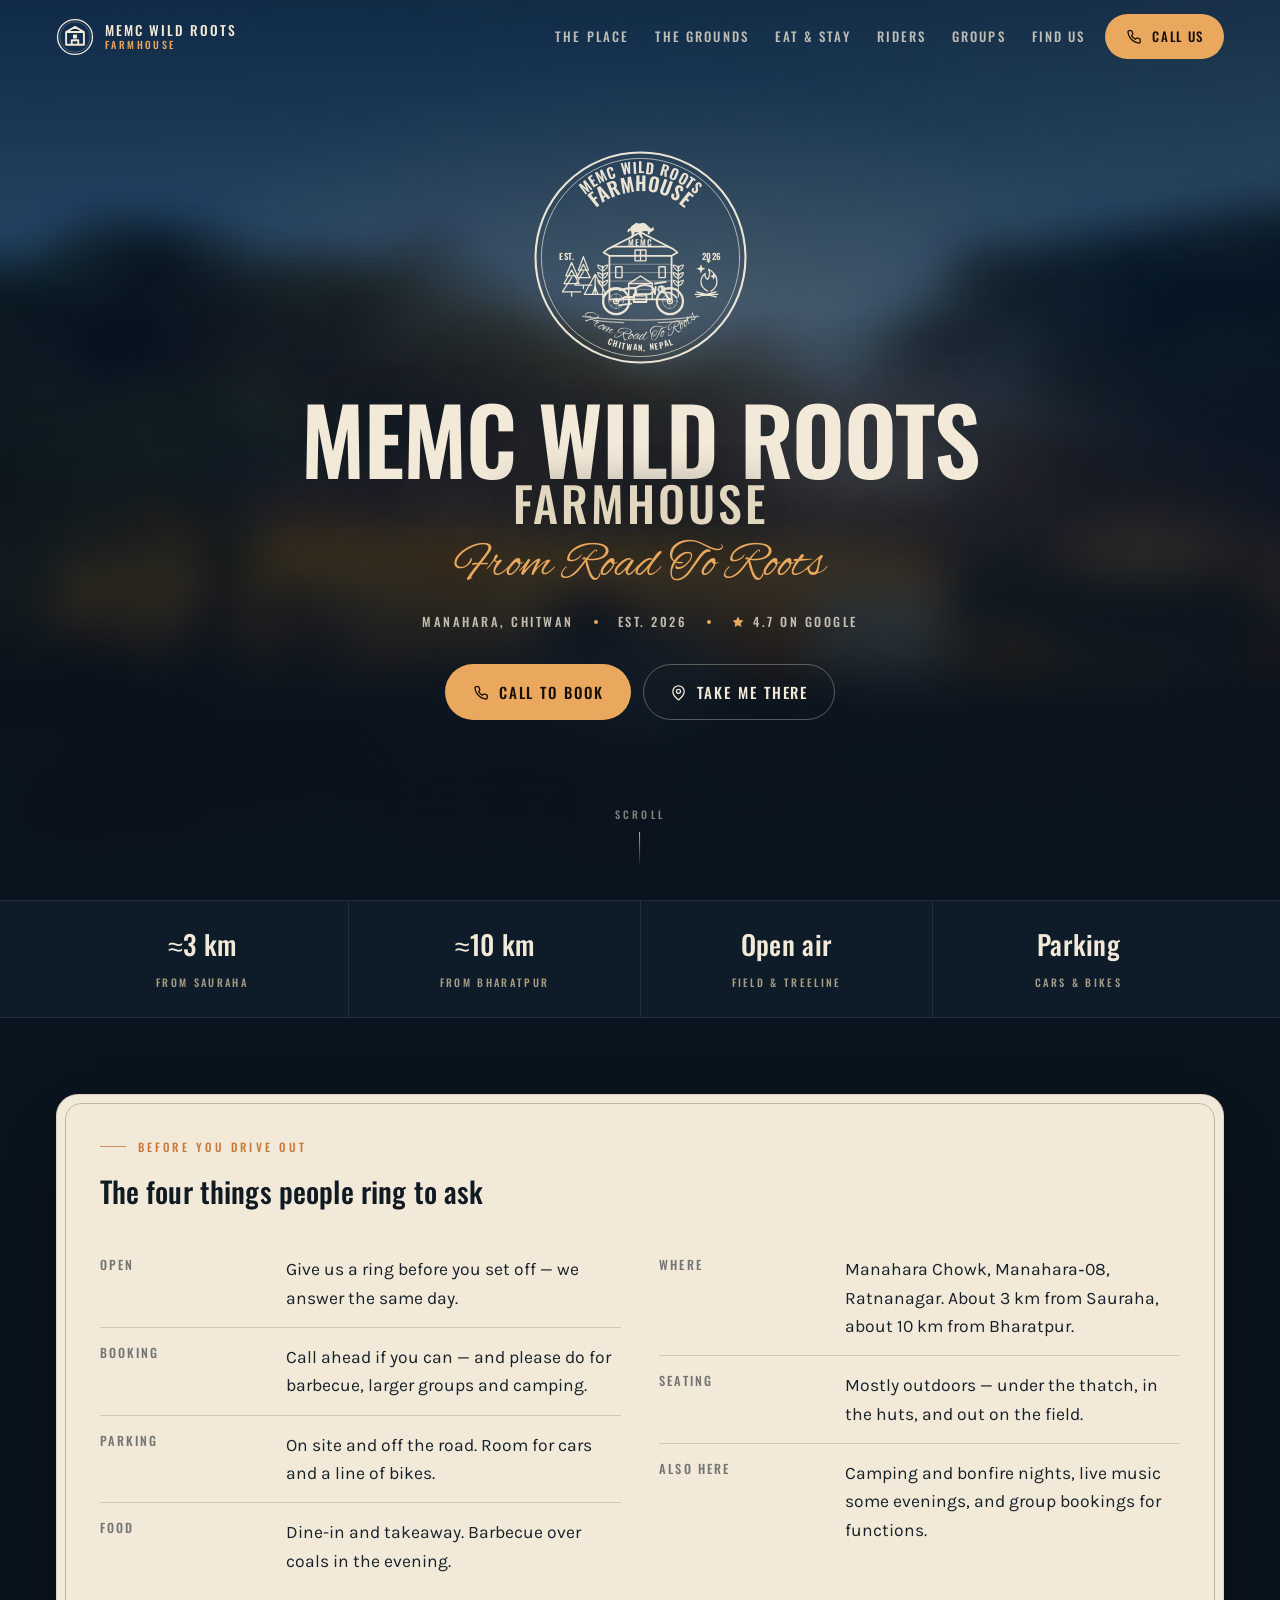
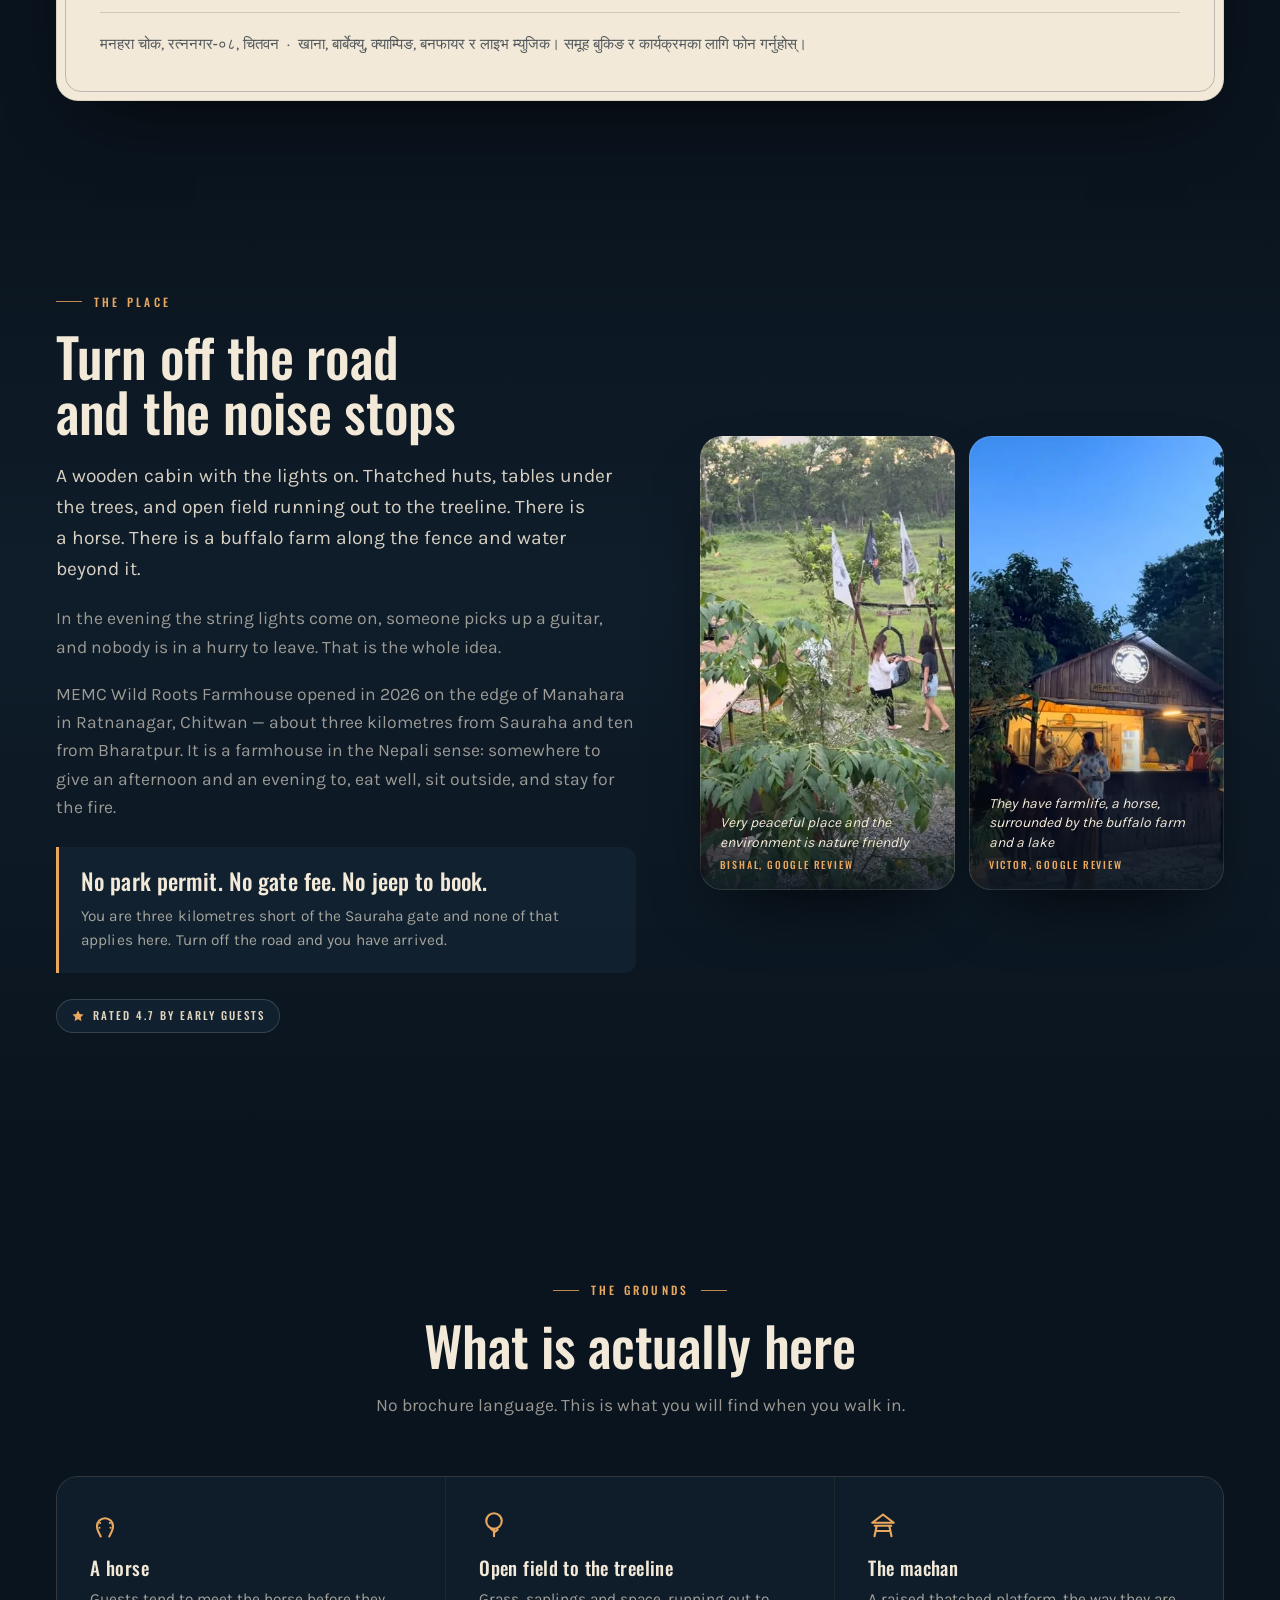
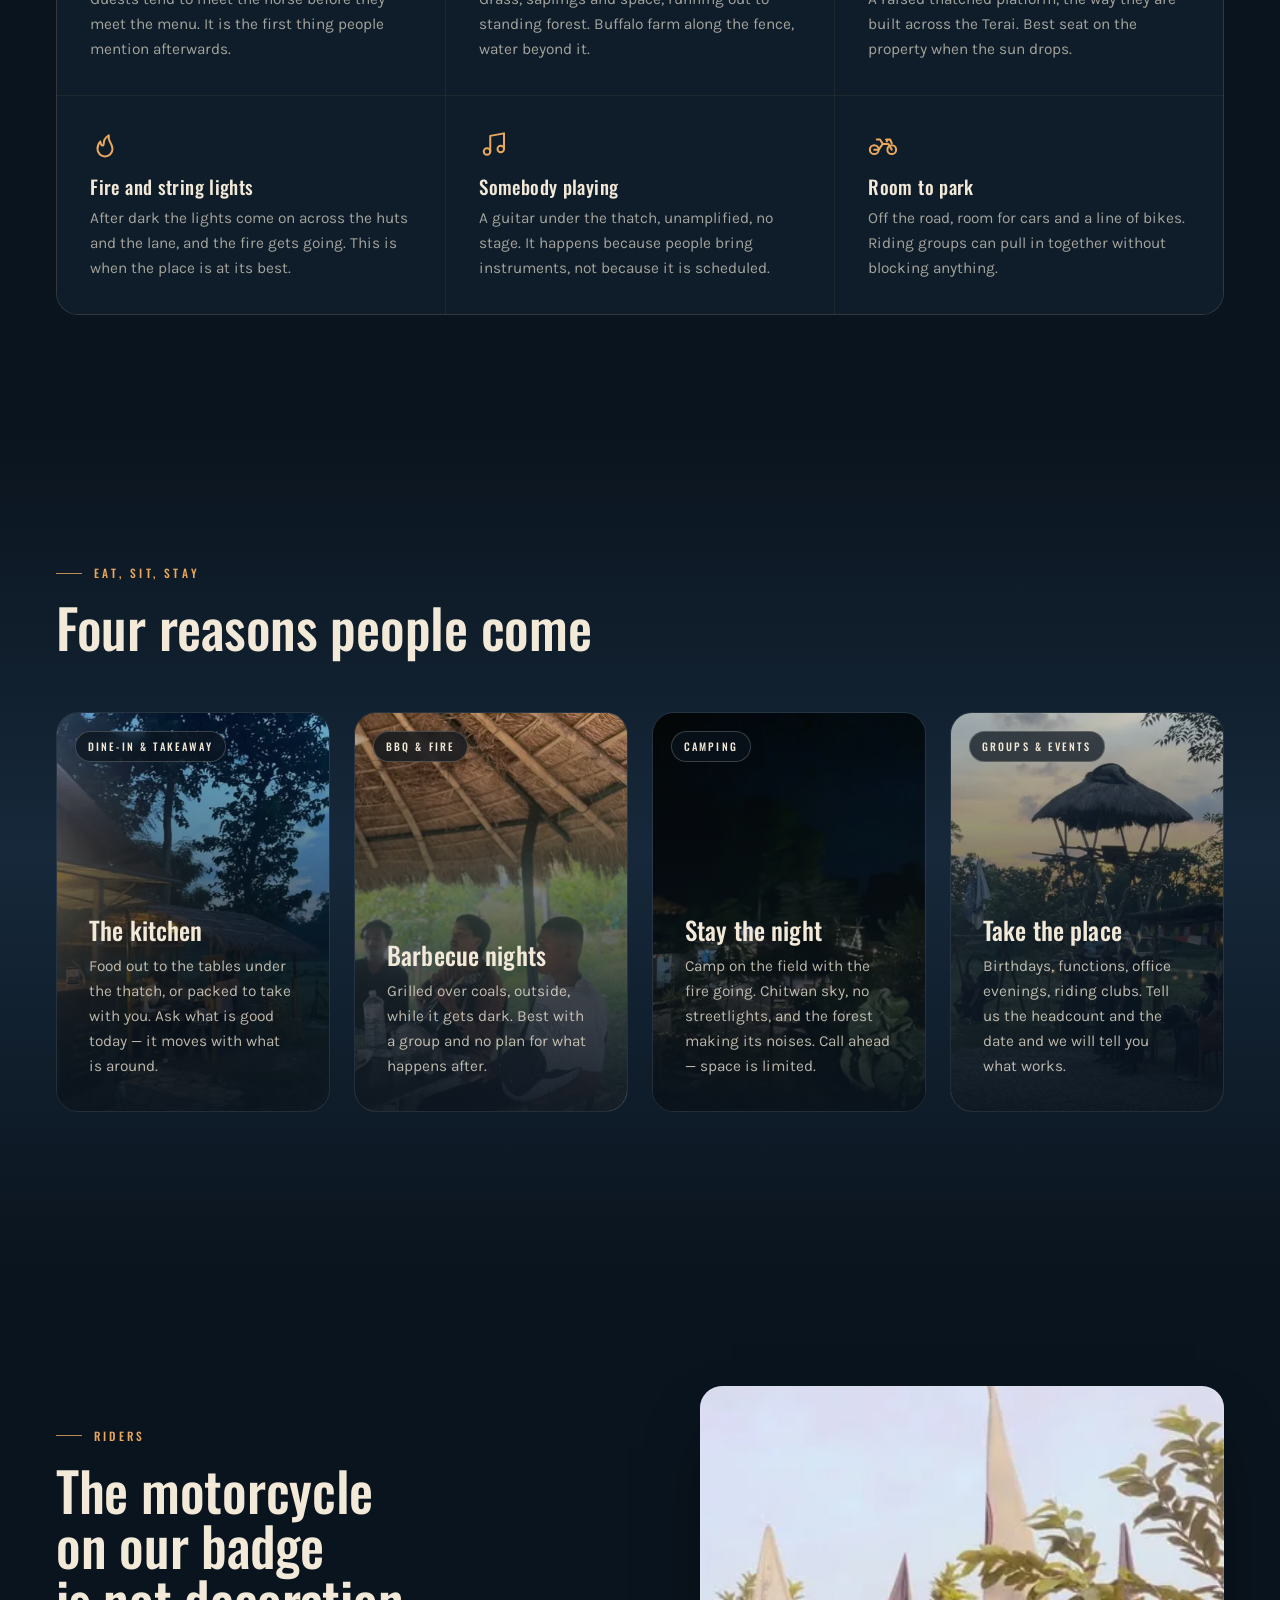
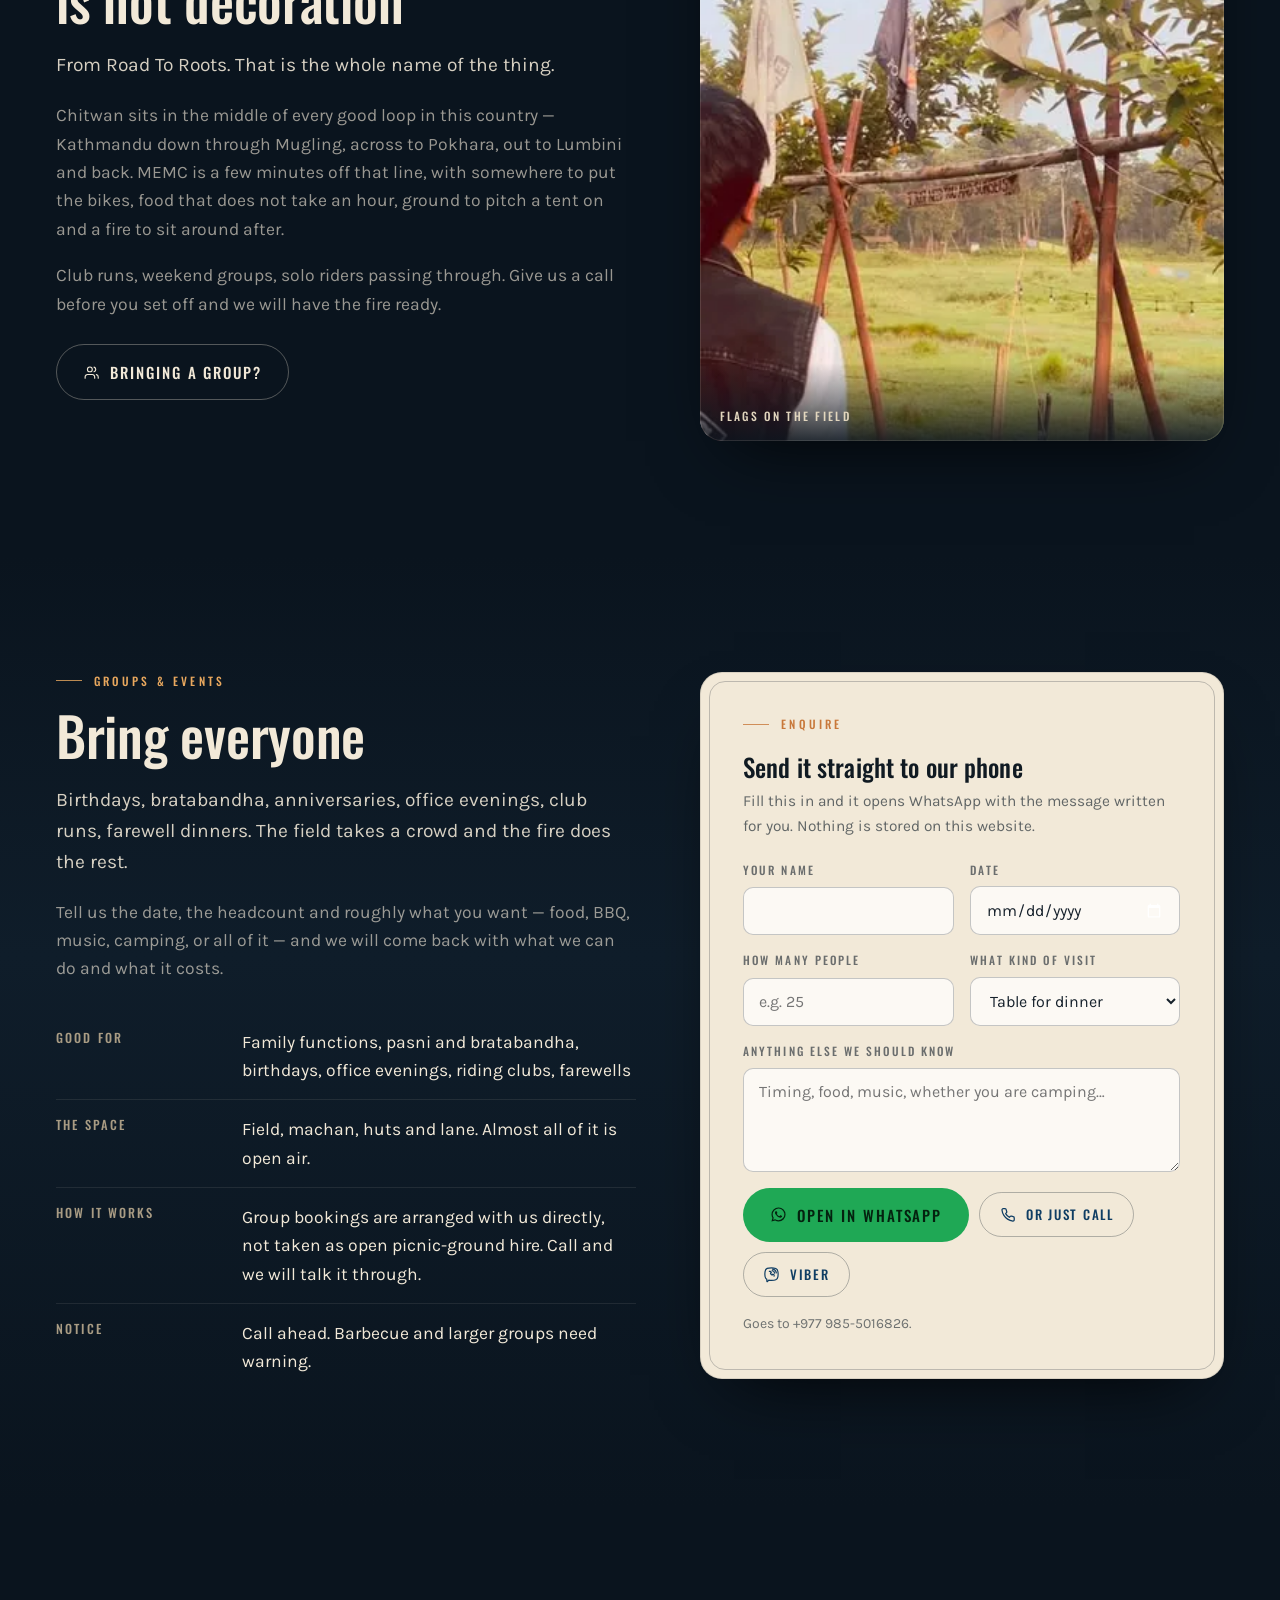
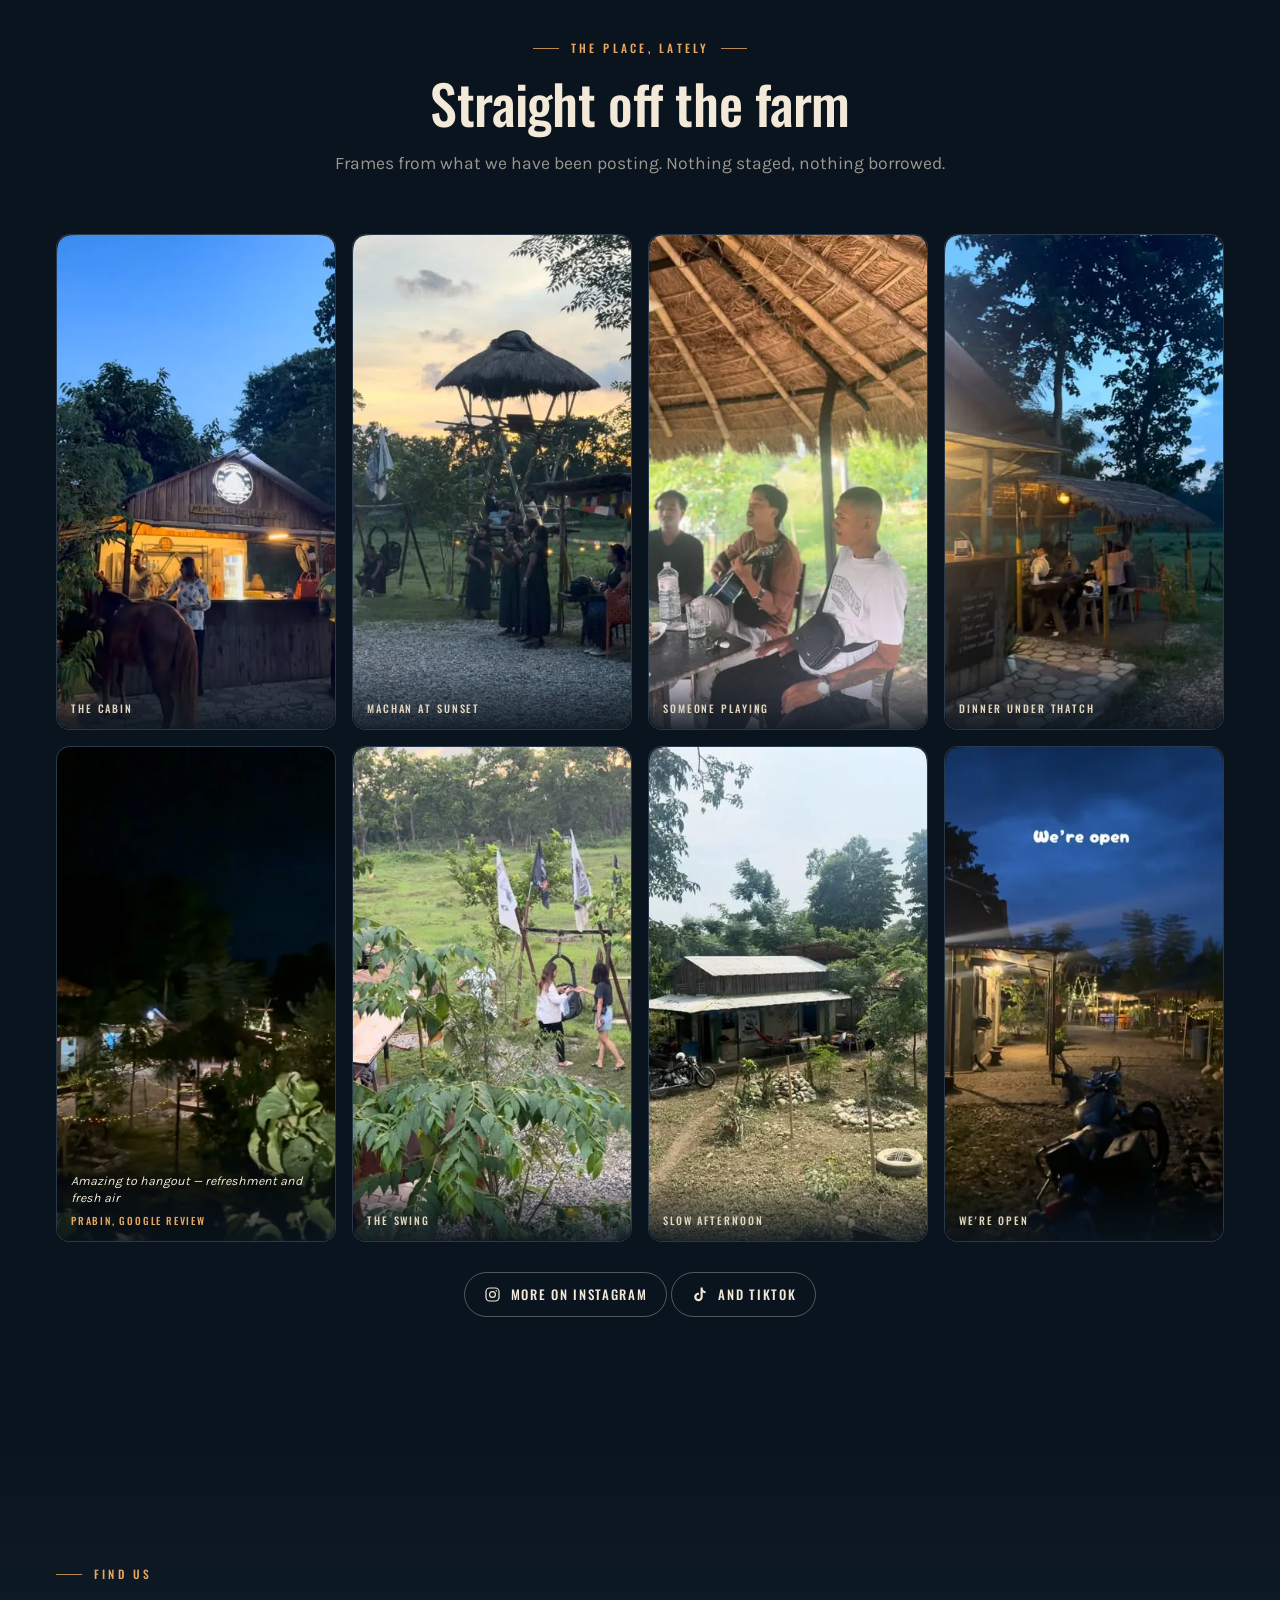
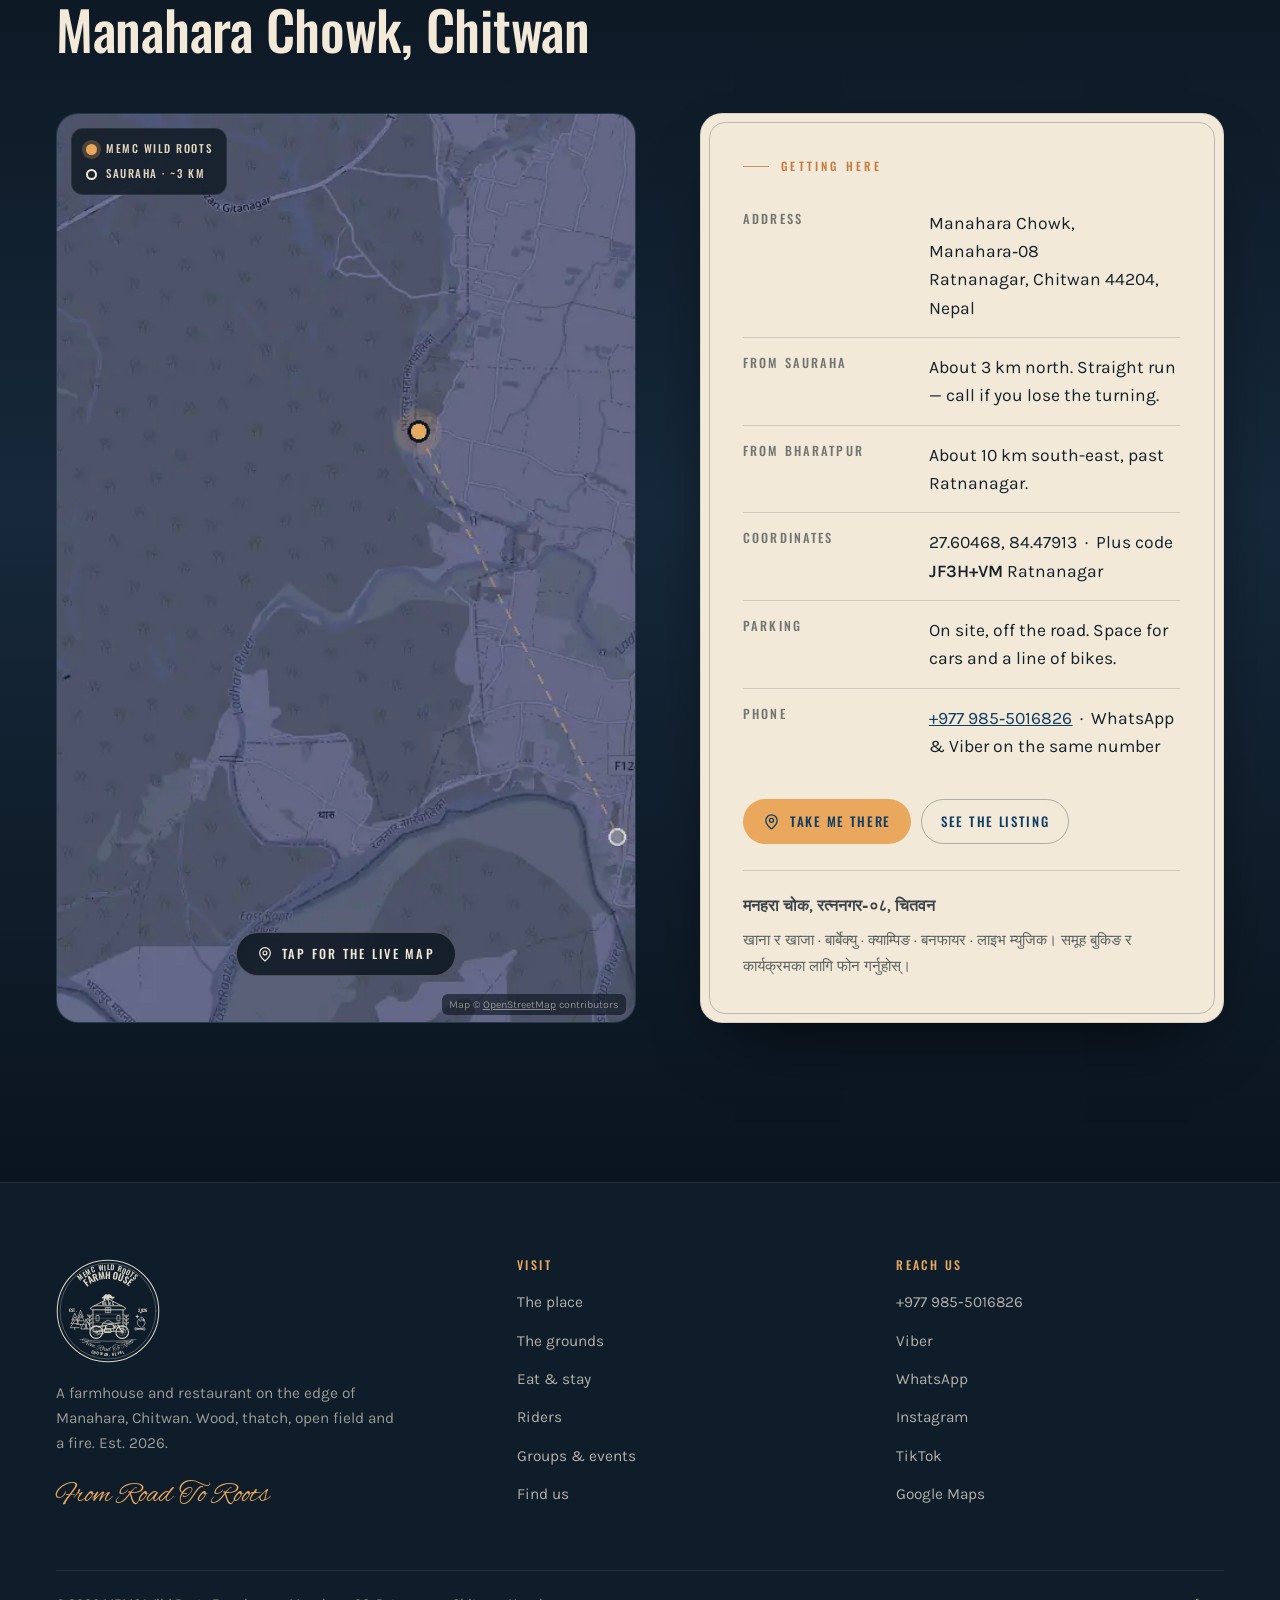
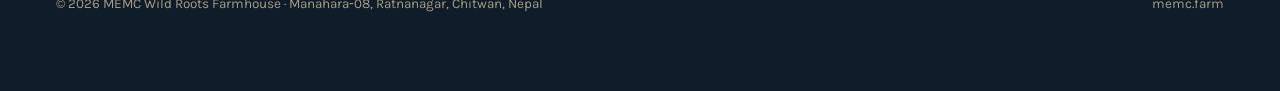
==== index.html @ 99a352e5 "MEMC Wild Roots Farmhouse — memc.farm Static site for the farmhouse and restaurant at Manahara Chowk" ====
<!doctype html>
<html lang="en">
<head>
<meta charset="utf-8">
<meta name="viewport" content="width=device-width, initial-scale=1, viewport-fit=cover">
<title>MEMC Wild Roots Farmhouse — Restaurant, BBQ, Camping &amp; Bonfire in Manahara, Chitwan</title>
<meta name="description" content="A farmhouse and restaurant on the edge of Manahara, Chitwan — about 3 km from Sauraha. Dine-in and takeaway, BBQ, live music, camping and bonfire nights, and group bookings. From Road To Roots.">
<link rel="canonical" href="https://memc.farm/">
<meta name="theme-color" content="#0A141E">

<meta property="og:type" content="restaurant.restaurant">
<meta property="og:site_name" content="MEMC Wild Roots Farmhouse">
<meta property="og:title" content="MEMC Wild Roots Farmhouse — Manahara, Chitwan">
<meta property="og:description" content="Wood, thatch and open field on the edge of Manahara. Food, BBQ, live music, camping and bonfire nights. About 3 km from Sauraha. From Road To Roots.">
<meta property="og:url" content="https://memc.farm/">
<meta property="og:image" content="https://memc.farm/assets/img/cabin-horse-dusk.webp">
<meta property="og:locale" content="en_NP">
<meta name="twitter:card" content="summary_large_image">

<link rel="icon" href="/assets/brand/favicon.svg" type="image/svg+xml">
<link rel="apple-touch-icon" href="/assets/brand/apple-touch-icon.png">
<link rel="manifest" href="/site.webmanifest">

<link rel="preload" as="image" href="/assets/img/ambient-dusk.webp" fetchpriority="high">
<link rel="preload" as="font" type="font/woff2" href="/assets/fonts/Oswald-600.woff2" crossorigin>
<link rel="preload" as="font" type="font/woff2" href="/assets/fonts/Karla-400.woff2" crossorigin>
<link rel="stylesheet" href="/assets/css/main.css">

<script type="application/ld+json">
{
  "@context": "https://schema.org",
  "@graph": [
    {
      "@type": ["Restaurant", "TouristAttraction"],
      "@id": "https://memc.farm/#business",
      "name": "MEMC Wild Roots Farmhouse",
      "legalName": "MEMC Wild Roots Farmhouse",
      "alternateName": ["MEMC Farmhouse", "MEMC Wild Roots Farmhouse Manahara"],
      "slogan": "From Road To Roots",
      "url": "https://memc.farm/",
      "description": "Farmhouse and restaurant in Manahara, Ratnanagar, Chitwan — dine-in and takeaway, BBQ, live music, camping and bonfire nights, and group and event bookings.",
      "foundingDate": "2026",
      "image": "https://memc.farm/assets/img/cabin-horse-dusk.webp",
      "telephone": "+977-985-5016826",
      "servesCuisine": ["Nepali", "Barbecue"],
      "address": {
        "@type": "PostalAddress",
        "streetAddress": "Manahara Chowk, Manahara-08",
        "addressLocality": "Ratnanagar",
        "addressRegion": "Chitwan",
        "postalCode": "44204",
        "addressCountry": "NP"
      },
      "geo": { "@type": "GeoCoordinates", "latitude": 27.6046826, "longitude": 84.479128 },
      "hasMap": "https://maps.app.goo.gl/LaQW8R5srhVVNyju6",
      "sameAs": [
        "https://www.instagram.com/memc.farmhouse/",
        "https://www.tiktok.com/@memc_farmhouse"
      ],
      "aggregateRating": {
        "@type": "AggregateRating",
        "ratingValue": "4.7",
        "reviewCount": "7",
        "bestRating": "5"
      },
      "amenityFeature": [
        { "@type": "LocationFeatureSpecification", "name": "Outdoor seating", "value": true },
        { "@type": "LocationFeatureSpecification", "name": "Free parking", "value": true },
        { "@type": "LocationFeatureSpecification", "name": "Live music", "value": true },
        { "@type": "LocationFeatureSpecification", "name": "Bonfire", "value": true },
        { "@type": "LocationFeatureSpecification", "name": "Camping", "value": true },
        { "@type": "LocationFeatureSpecification", "name": "Group bookings", "value": true }
      ]
    },
    {
      "@type": "WebSite",
      "@id": "https://memc.farm/#site",
      "url": "https://memc.farm/",
      "name": "MEMC Wild Roots Farmhouse",
      "inLanguage": "en",
      "publisher": { "@id": "https://memc.farm/#business" }
    }
  ]
}
</script>
</head>
<body>

<!-- ============================ ICON SPRITE ============================ -->
<svg class="sr" aria-hidden="true" focusable="false" width="0" height="0">
  <defs>
    <path id="mb-arc-top"    d="M 56,256 A 200,200 0 0 1 456,256"/>
    <path id="mb-arc-name"   d="M 98,256 A 158,158 0 0 1 414,256"/>
    <path id="mb-arc-script" d="M 60,256 A 196,196 0 0 0 452,256"/>
    <path id="mb-arc-place"  d="M 34,256 A 222,222 0 0 0 478,256"/>
  </defs>

  <symbol id="i-badge" viewBox="0 0 512 512">
    <g fill="none" stroke="currentColor" stroke-linecap="round" stroke-linejoin="round">
      <circle cx="256" cy="256" r="250" stroke-width="5"/>
      <circle cx="256" cy="256" r="236" stroke-width="1.6"/>
    </g>
    <g fill="currentColor">
      <text font-size="35" letter-spacing="2.2" text-anchor="middle" font-family="Oswald, 'Arial Narrow', sans-serif" font-weight="600"><textPath href="#mb-arc-top" startOffset="50%">MEMC WILD ROOTS</textPath></text>
      <text font-size="46" letter-spacing="1" text-anchor="middle" font-family="Oswald, 'Arial Narrow', sans-serif" font-weight="600"><textPath href="#mb-arc-name" startOffset="50%">FARMHOUSE</textPath></text>
      <text font-size="40" text-anchor="middle" font-family="'Alex Brush', cursive"><textPath href="#mb-arc-script" startOffset="50%">From Road To Roots</textPath></text>
      <text font-size="19" letter-spacing="3.2" text-anchor="middle" font-family="Oswald, 'Arial Narrow', sans-serif" font-weight="600"><textPath href="#mb-arc-place" startOffset="50%">CHITWAN, NEPAL</textPath></text>
      <text x="62" y="262" font-size="21" letter-spacing="1.6" font-family="Oswald, 'Arial Narrow', sans-serif" font-weight="600">EST.</text>
      <text x="450" y="262" font-size="21" letter-spacing="1.2" text-anchor="end" font-family="Oswald, 'Arial Narrow', sans-serif" font-weight="600">2026</text>
    </g>
    <path fill="currentColor" d="M232 186c1-4 4-6 7-8 3-2 5-5 8-5 2 0 3 2 6 2s5-2 8-2c4 0 7 2 10 5l6 6c2 2 4 3 6 3l3-4 2 5c0 3-2 5-5 6l-4 1-2 6-4-1 1-6-6-1-8 1-1 9 4 8h-5l-5-8-1-7h-10l-1 7-5 8h-5l4-8-1-9-4-3-1 5-4-1 1-6z"/>
    <g stroke="currentColor" fill="none" stroke-width="4.2" stroke-linejoin="round" stroke-linecap="round">
      <path d="M256 196 190 230M256 196 322 230"/>
      <path d="M190 230q-14 5-22 14l14 8"/>
      <path d="M322 230q14 5 22 14l-14 8"/>
      <path d="M182 252 182 356 330 356 330 252Z"/>
      <path d="M190 230 322 230"/>
    </g>
    <g stroke="currentColor" fill="none" stroke-width="2" opacity=".5"><path d="M182 272h148M182 292h148M182 312h148M182 332h148"/></g>
    <text x="256" y="228" font-size="20" letter-spacing="2.6" text-anchor="middle" fill="currentColor" font-family="Oswald, 'Arial Narrow', sans-serif" font-weight="600">MEMC</text>
    <g stroke="currentColor" fill="none" stroke-width="3.4">
      <rect x="243" y="238" width="26" height="26" rx="1"/>
      <path d="M256 238v26M243 251h26"/>
      <rect x="197" y="278" width="15" height="26" rx="1"/>
      <rect x="300" y="278" width="15" height="26" rx="1"/>
      <path d="M228 356v-38h56v38"/>
      <path d="M228 318 256 300 284 318"/>
    </g>
    <g stroke="currentColor" fill="none" stroke-width="3" stroke-linecap="round" stroke-linejoin="round">
      <path d="M92 268 78 300h28zM92 286 74 318h36zM92 304 70 338h44M92 338v10"/>
      <path d="M120 254 108 286h24zM120 272 104 304h32zM120 290 100 322h40M120 322v8"/>
      <path d="M146 344 122 344 148 296 174 344 150 344M148 296 148 344M141 344q7-16 7-24 0 8 7 24"/>
      <path d="M416 336q-16-8-16-22 0-12 10-20-2 10 6 14 8-12 2-24 20 10 20 30 0 14-14 22"/>
      <path d="M386 344 440 344M390 350 436 338M390 338 436 350"/>
    </g>
    <g fill="currentColor">
      <path d="M400 272l3 8 8 3-8 3-3 8-3-8-8-3 8-3z"/>
      <path d="M430 292l2.4 6 6 2.4-6 2.4-2.4 6-2.4-6-6-2.4 6-2.4z"/>
      <path d="M418 258l1.8 4.6 4.6 1.8-4.6 1.8-1.8 4.6-1.8-4.6-4.6-1.8 4.6-1.8z"/>
    </g>
    <g stroke="currentColor" fill="none" stroke-width="2.6" stroke-linecap="round">
      <path d="M166 350V276M166 288q-11-4-12-14 11 1 12 11M166 288q11-4 12-14-11 1-12 11M166 306q-11-4-12-14 11 1 12 11M166 306q11-4 12-14-11 1-12 11M166 324q-11-4-12-14 11 1 12 11M166 324q11-4 12-14-11 1-12 11"/>
      <path d="M346 350V276M346 288q-11-4-12-14 11 1 12 11M346 288q11-4 12-14-11 1-12 11M346 306q-11-4-12-14 11 1 12 11M346 306q11-4 12-14-11 1-12 11M346 324q-11-4-12-14 11 1 12 11M346 324q11-4 12-14-11 1-12 11"/>
    </g>
    <g stroke="currentColor" fill="none" stroke-linecap="round" stroke-linejoin="round">
      <circle cx="198" cy="360" r="31" stroke-width="5.5"/><circle cx="198" cy="360" r="17.5" stroke-width="2.2" opacity=".5"/><circle cx="198" cy="360" r="6" stroke-width="3"/>
      <circle cx="326" cy="360" r="31" stroke-width="5.5"/><circle cx="326" cy="360" r="17.5" stroke-width="2.2" opacity=".5"/><circle cx="326" cy="360" r="6" stroke-width="3"/>
      <g stroke-width="1.8" opacity=".42">
        <path d="M198 342v36M180 360h36M185.3 347.3l25.4 25.4M210.7 347.3l-25.4 25.4"/>
        <path d="M326 342v36M308 360h36M313.3 347.3l25.4 25.4M338.7 347.3l-25.4 25.4"/>
      </g>
      <path stroke-width="4" d="M170 348a32 32 0 0 1 40-14"/>
      <path stroke-width="4" d="M312 340a30 30 0 0 1 30 12"/>
      <path stroke-width="5" d="M208 334q18-7 36-5"/>
      <path stroke-width="5" d="M244 329q16-11 32-6 11 4 14 13l-12 7-34 2z"/>
      <path stroke-width="5" d="M198 360 220 350 240 350"/>
      <path stroke-width="5" d="M240 350 246 336"/>
      <path stroke-width="4.6" d="M240 344h30v18h-30z"/>
      <path stroke-width="2.4" opacity=".55" d="M245 349h20M245 355h20"/>
      <path stroke-width="4" d="M234 366 204 370"/>
      <path stroke-width="5" d="M326 360 306 326"/>
      <path stroke-width="4.6" d="M290 318 316 314"/>
      <circle cx="306" cy="332" r="7.5" stroke-width="3.5"/>
      <path stroke-width="4.6" d="M290 343 292 326"/>
    </g>
    <g stroke="currentColor" fill="none" stroke-width="3" stroke-linecap="round" opacity=".7">
      <path d="M118 396q138 18 276 0"/><path d="M146 406q36 5 70 5M298 411q38 0 70-5"/>
    </g>
  </symbol>

  <symbol id="i-mark" viewBox="0 0 64 64">
    <circle cx="32" cy="32" r="29.4" fill="none" stroke="currentColor" stroke-width="2.2"/>
    <circle cx="32" cy="32" r="25.6" fill="none" stroke="currentColor" stroke-width=".9" opacity=".5"/>
    <g fill="none" stroke="currentColor" stroke-width="3.2" stroke-linecap="round" stroke-linejoin="round">
      <path d="M32 15 17 23.5M32 15 47 23.5M17 23.5V45h30V23.5zM17 23.5h30M26.5 45v-7.6h11V45"/>
    </g>
    <rect x="28.6" y="27.6" width="6.8" height="6.8" rx="1" fill="currentColor"/>
  </symbol>

  <symbol id="i-phone" viewBox="0 0 24 24" fill="none" stroke="currentColor" stroke-width="1.8" stroke-linecap="round" stroke-linejoin="round"><path d="M21.5 16.9v2.6a1.7 1.7 0 0 1-1.9 1.7 17.3 17.3 0 0 1-7.5-2.7 17 17 0 0 1-5.2-5.2A17.3 17.3 0 0 1 4.2 5.7 1.7 1.7 0 0 1 5.9 3.8h2.6a1.7 1.7 0 0 1 1.7 1.5c.1.8.3 1.7.7 2.5a1.7 1.7 0 0 1-.4 1.8l-1.1 1.1a14 14 0 0 0 5.2 5.2l1.1-1.1a1.7 1.7 0 0 1 1.8-.4c.8.3 1.6.6 2.5.7a1.7 1.7 0 0 1 1.5 1.8z"/></symbol>
  <symbol id="i-pin" viewBox="0 0 24 24" fill="none" stroke="currentColor" stroke-width="1.8" stroke-linecap="round" stroke-linejoin="round"><path d="M20 10.5c0 5.5-8 12-8 12s-8-6.5-8-12a8 8 0 0 1 16 0Z"/><circle cx="12" cy="10.4" r="2.9"/></symbol>
  <symbol id="i-wa" viewBox="0 0 24 24" fill="currentColor"><path d="M12.04 2A9.9 9.9 0 0 0 2.1 11.9a9.8 9.8 0 0 0 1.35 4.96L2 22l5.3-1.38a9.9 9.9 0 0 0 4.74 1.2h.01a9.9 9.9 0 0 0 9.94-9.9A9.9 9.9 0 0 0 12.04 2Zm0 18.06h-.01a8.2 8.2 0 0 1-4.19-1.15l-.3-.18-3.13.82.84-3.05-.2-.31a8.2 8.2 0 1 1 6.99 3.87Zm4.51-6.15c-.25-.13-1.46-.72-1.68-.8-.23-.08-.39-.12-.56.13-.16.24-.63.79-.78.96-.14.16-.28.18-.53.06-.24-.13-1.04-.39-1.98-1.23-.73-.65-1.23-1.46-1.37-1.7-.15-.25-.02-.39.1-.51.11-.11.25-.29.37-.44.12-.14.16-.24.25-.41.08-.16.04-.31-.02-.43-.06-.13-.56-1.35-.77-1.84-.2-.48-.4-.42-.55-.43h-.48c-.16 0-.43.06-.65.31-.23.24-.86.84-.86 2.05s.88 2.38 1 2.54c.13.17 1.73 2.64 4.2 3.7.58.26 1.04.41 1.4.52.59.19 1.13.16 1.55.1.47-.07 1.46-.6 1.66-1.18.21-.58.21-1.07.15-1.18-.06-.1-.23-.16-.48-.29Z"/></symbol>
  <symbol id="i-viber" viewBox="0 0 24 24" fill="none" stroke="currentColor" stroke-width="1.7" stroke-linecap="round" stroke-linejoin="round"><path d="M12 2.6c-2.6 0-4.6.2-6.1.8C4.4 4 3.2 5.7 2.9 7.9c-.4 2.2-.4 4.7 0 6.9.3 1.8 1.2 3.3 2.5 4.1v2.8c0 .5.6.7.9.3l1.8-2c1.3.2 2.6.3 3.9.3 2.6 0 4.6-.2 6.1-.8 1.5-.6 2.7-2.3 3-4.5.4-2.2.4-4.7 0-6.9-.3-2.2-1.5-3.9-3-4.5-1.5-.6-3.5-1-6.1-1Z"/><path d="M9 7.6c1.4-.5 2.2.3 2.6 1.2.2.5 0 .9-.4 1.1l-.4.2c-.2.1-.3.4-.2.6.4.9 1.1 1.6 2 2 .2.1.5 0 .6-.2l.2-.4c.2-.4.6-.6 1.1-.4.9.4 1.7 1.2 1.2 2.6"/><path d="M13 6.6a4 4 0 0 1 3.4 3.4M13.4 4.4a6.2 6.2 0 0 1 5.4 5.4"/></symbol>
  <symbol id="i-star" viewBox="0 0 24 24" fill="currentColor"><path d="m12 2.6 2.9 5.9 6.5.95-4.7 4.58 1.11 6.47L12 17.44 6.19 20.5 7.3 14.03 2.6 9.45l6.5-.95z"/></symbol>
  <symbol id="i-horse" viewBox="0 0 24 24" fill="none" stroke="currentColor" stroke-width="1.7" stroke-linecap="round" stroke-linejoin="round"><path d="M8.6 21.2c-.7-1.4-1.1-2.3-1.8-3.6A9.4 9.4 0 0 1 5.6 13a6.4 6.4 0 0 1 12.8 0 9.4 9.4 0 0 1-1.2 4.6c-.7 1.3-1.1 2.2-1.8 3.6"/><path d="M8.1 10.4h.01M15.9 10.4h.01M7.6 14.2h.01M16.4 14.2h.01"/></symbol>
  <symbol id="i-fire" viewBox="0 0 24 24" fill="none" stroke="currentColor" stroke-width="1.6" stroke-linecap="round" stroke-linejoin="round"><path d="M12 22a6 6 0 0 0 6-6c0-4.5-4-6.2-3-11-2 1.3-4 3.6-4 6.5 0 1.3-.8 2-1.6 1.4C8.6 12.2 8.3 11 8.3 10 6.9 11.4 6 13.6 6 16a6 6 0 0 0 6 6Z"/></symbol>
  <symbol id="i-machan" viewBox="0 0 24 24" fill="none" stroke="currentColor" stroke-width="1.7" stroke-linecap="round" stroke-linejoin="round"><path d="M3.4 10.2 12 3.6l8.6 6.6z"/><path d="M5.4 12.6h13.2M7 12.6 5.2 21M17 12.6 18.8 21M6.3 16.8h11.4"/></symbol>
  <symbol id="i-tent" viewBox="0 0 24 24" fill="none" stroke="currentColor" stroke-width="1.6" stroke-linecap="round" stroke-linejoin="round"><path d="M12 4.5 2.5 19.5h19zM12 4.5v15M9.2 19.5 12 12l2.8 7.5"/></symbol>
  <symbol id="i-music" viewBox="0 0 24 24" fill="none" stroke="currentColor" stroke-width="1.6" stroke-linecap="round" stroke-linejoin="round"><path d="M9 18V5.5l11-2V16"/><circle cx="6.4" cy="18" r="2.6"/><circle cx="17.4" cy="16" r="2.6"/></symbol>
  <symbol id="i-grill" viewBox="0 0 24 24" fill="none" stroke="currentColor" stroke-width="1.6" stroke-linecap="round" stroke-linejoin="round"><path d="M3.2 6.5h17.6a8.8 8.8 0 0 1-8.8 8.8 8.8 8.8 0 0 1-8.8-8.8Z"/><path d="M12 15.3V21M9 21h6M6.5 6.5 5 3M12 6.5 12 3M17.5 6.5 19 3"/></symbol>
  <symbol id="i-group" viewBox="0 0 24 24" fill="none" stroke="currentColor" stroke-width="1.6" stroke-linecap="round" stroke-linejoin="round"><path d="M16.5 20v-1.7a3.4 3.4 0 0 0-3.4-3.4H6.4A3.4 3.4 0 0 0 3 18.3V20"/><circle cx="9.7" cy="7.6" r="3.4"/><path d="M21.5 20v-1.7a3.4 3.4 0 0 0-2.6-3.3M15.6 4.4a3.4 3.4 0 0 1 0 6.5"/></symbol>
  <symbol id="i-tree" viewBox="0 0 24 24" fill="none" stroke="currentColor" stroke-width="1.7" stroke-linecap="round" stroke-linejoin="round"><circle cx="12" cy="8.8" r="6.2"/><path d="M12 15v6M12 18.2l2.9-2.5M12 17l-2.5-2.1"/></symbol>
  <symbol id="i-moto" viewBox="0 0 24 24" fill="none" stroke="currentColor" stroke-width="1.6" stroke-linecap="round" stroke-linejoin="round"><circle cx="5" cy="16.5" r="3.5"/><circle cx="19" cy="16.5" r="3.5"/><path d="M5 16.5h3.6l3.2-4.6h4.4l2.8 4.6M11.8 11.9 9.6 8.4H7M14.5 8.4h3.2l1.3 3M16 8.4l-1 1.5"/></symbol>
  <symbol id="i-clock" viewBox="0 0 24 24" fill="none" stroke="currentColor" stroke-width="1.7" stroke-linecap="round" stroke-linejoin="round"><circle cx="12" cy="12" r="9"/><path d="M12 6.8V12l3.4 2"/></symbol>
  <symbol id="i-ig" viewBox="0 0 24 24" fill="none" stroke="currentColor" stroke-width="1.7"><rect x="2.8" y="2.8" width="18.4" height="18.4" rx="5.2"/><circle cx="12" cy="12" r="4.1"/><circle cx="17.4" cy="6.6" r="1.1" fill="currentColor" stroke="none"/></symbol>
  <symbol id="i-tt" viewBox="0 0 24 24" fill="currentColor"><path d="M16.5 2h-3v13.4a2.9 2.9 0 1 1-2.3-2.83V9.5a6 6 0 1 0 5.3 5.96V8.9a7 7 0 0 0 4 1.26v-3a4 4 0 0 1-4-4Z"/></symbol>
  <symbol id="i-arrow" viewBox="0 0 24 24" fill="none" stroke="currentColor" stroke-width="1.9" stroke-linecap="round" stroke-linejoin="round"><path d="M5 12h13M12.5 5.8 18.7 12l-6.2 6.2"/></symbol>
</svg>

<!-- ============================ HEADER ============================ -->
<header class="hdr" id="hdr">
  <a class="hdr__mark" href="#top" aria-label="MEMC Wild Roots Farmhouse — home">
    <svg viewBox="0 0 64 64" aria-hidden="true"><use href="#i-mark"/></svg>
    <span class="hdr__name">MEMC Wild Roots<small>Farmhouse</small></span>
  </a>
  <nav class="hdr__nav" aria-label="Primary">
    <a href="#place">The Place</a>
    <a href="#grounds">The Grounds</a>
    <a href="#offer">Eat &amp; Stay</a>
    <a href="#riders">Riders</a>
    <a href="#groups">Groups</a>
    <a href="#find">Find Us</a>
  </nav>
  <a class="btn btn--sm" href="tel:+9779855016826" data-cta="call"><svg aria-hidden="true"><use href="#i-phone"/></svg>Call us</a>
</header>

<div class="todobar" role="note">
  <strong>Owner checklist view</strong> — the dashed notes below are only visible with <code>?todo=1</code> in the address bar. Visitors never see them. Remove the query string for the normal site.
</div>

<main id="top">

<!-- ============================ HERO ============================ -->
<section class="hero">
  <div class="hero__bg">
    <img src="/assets/img/ambient-dusk.webp" alt="" width="1920" height="1080" fetchpriority="high" decoding="async">
  </div>
  <div class="wrap">
    <svg class="hero__badge" viewBox="0 0 512 512" role="img" aria-label="MEMC Wild Roots Farmhouse, established 2026, Chitwan Nepal"><use href="#i-badge"/></svg>
    <h1><span>MEMC Wild Roots</span> <em>Farmhouse</em></h1>
    <p class="hero__tag">From Road To Roots</p>
    <p class="hero__meta">
      <span>Manahara, Chitwan</span>
      <span class="dot" aria-hidden="true"></span>
      <span>Est. 2026</span>
      <span class="dot" aria-hidden="true"></span>
      <span><svg class="stars" style="width:14px;height:14px" aria-hidden="true"><use href="#i-star"/></svg> 4.7 on Google</span>
    </p>
    <div class="hero__cta">
      <a class="btn" href="tel:+9779855016826" data-cta="call"><svg aria-hidden="true"><use href="#i-phone"/></svg>Call to book</a>
      <a class="btn btn--ghost" href="https://www.google.com/maps/dir/?api=1&amp;destination=27.6046826%2C84.479128" target="_blank" rel="noopener"><svg aria-hidden="true"><use href="#i-pin"/></svg>Take me there</a>
    </div>
  </div>
  <a class="hero__scroll" href="#place"><span>Scroll</span><i aria-hidden="true"></i></a>
</section>

<!-- ============================ STRIP ============================ -->
<section class="strip">
  <div class="wrap">
    <div class="strip__row">
      <div class="strip__i"><b>≈3 km</b><span>from Sauraha</span></div>
      <div class="strip__i"><b>≈10 km</b><span>from Bharatpur</span></div>
      <div class="strip__i"><b>Open air</b><span>Field &amp; treeline</span></div>
      <div class="strip__i"><b>Parking</b><span>Cars &amp; bikes</span></div>
    </div>
  </div>
</section>

<!-- ============================ BEFORE YOU COME ============================ -->
<section class="pad-sm" id="before">
  <div class="wrap">
    <div class="sign" data-rise>
      <div class="know">
        <div class="know__head">
          <p class="eyebrow">Before you drive out</p>
          <h3>The four things people ring to ask</h3>
        </div>
        <ul class="rows know__rows">
          <li><b>Open</b><span>Give us a ring before you set off &mdash; we answer the same day.
            <span class="tofill tofill--inline"><b>Owner to confirm &mdash; highest priority on the whole site</b>Days and times, all seven days. Replace this line with the real hours, and put the same hours on the Google listing, which currently has none at all. &ldquo;Is it open?&rdquo; is the question that decides whether a Bharatpur family drives out.</span></span></li>
          <li><b>Booking</b><span>Call ahead if you can &mdash; and please do for barbecue, larger groups and camping.
            <span class="tofill tofill--inline"><b>Owner to confirm</b>Can small groups just turn up unannounced? How much notice do you actually need for BBQ, a big group, or camping? Say it exactly and this line stops generating phone calls you do not need.</span></span></li>
          <li class="todo-only"><b>Paying</b><span class="tofill tofill--inline"><b>Owner to confirm, then this row goes public</b>Cash only, or is there a Fonepay / eSewa / Khalti QR at the counter? Worth knowing: an Indian visitor&rsquo;s UPI app (PhonePe, Google Pay, Paytm) scans a Fonepay QR directly.</span></li>
          <li><b>Parking</b><span>On site and off the road. Room for cars and a line of bikes.</span></li>
          <li><b>Food</b><span>Dine-in and takeaway. Barbecue over coals in the evening.</span></li>
        </ul>
        <ul class="rows know__rows">
          <li><b>Where</b><span>Manahara Chowk, Manahara&#8209;08, Ratnanagar. About 3 km from Sauraha, about 10 km from Bharatpur.</span></li>
          <li><b>Seating</b><span>Mostly outdoors &mdash; under the thatch, in the huts, and out on the field.</span></li>
          <li><b>Also here</b><span>Camping and bonfire nights, live music some evenings, and group bookings for functions.</span></li>
        </ul>
      </div>
      <p class="np know__np">मनहरा चोक, रत्ननगर&#8209;०८, चितवन &nbsp;·&nbsp; खाना, बार्बेक्यु, क्याम्पिङ, बनफायर र लाइभ म्युजिक। समूह बुकिङ र कार्यक्रमका लागि फोन गर्नुहोस्।</p>
    </div>
  </div>
</section>

<!-- ============================ THE PLACE ============================ -->
<section class="pad tonal" id="place">
  <div class="wrap">
    <div class="split">
      <div data-rise>
        <p class="eyebrow">The Place</p>
        <h2>Turn off the road<br>and the noise stops</h2>
        <p class="lede" style="margin-top:22px">A wooden cabin with the lights on. Thatched huts, tables under the trees, and open field running out to the treeline. There is a horse. There is a buffalo farm along the fence and water beyond it.</p>
        <p style="margin-top:18px" class="muted">In the evening the string lights come on, someone picks up a guitar, and nobody is in a hurry to leave. That is the whole idea.</p>
        <p class="muted">MEMC Wild Roots Farmhouse opened in 2026 on the edge of Manahara in Ratnanagar, Chitwan — about three kilometres from Sauraha and ten from Bharatpur. It is a farmhouse in the Nepali sense: somewhere to give an afternoon and an evening to, eat well, sit outside, and stay for the fire.</p>
        <p class="pullout">No park permit. No gate fee. No jeep to book.<span>You are three kilometres short of the Sauraha gate and none of that applies here. Turn off the road and you have arrived.</span></p>
        <p style="margin-top:26px">
          <span class="pill"><svg aria-hidden="true"><use href="#i-star"/></svg> Rated 4.7 by early guests</span>
        </p>
      </div>
      <div class="stack" data-rise>
        <figure class="frame" style="margin:0">
          <img src="/assets/img/meadow-swing-flags.webp" alt="Open meadow at MEMC Wild Roots Farmhouse with a hanging swing, pennant flags on a bamboo frame and the forest treeline beyond." width="360" height="640" loading="lazy" decoding="async">
          <figcaption class="frame__cap"><q>Very peaceful place and the environment is nature friendly</q><i>Bishal, Google review</i></figcaption>
        </figure>
        <figure class="frame" style="margin:0">
          <img src="/assets/img/cabin-horse-dusk.webp" alt="The MEMC Wild Roots Farmhouse cabin lit from inside at dusk, with the carved sign on the gable and a horse standing in the foreground." width="360" height="640" loading="lazy" decoding="async">
          <figcaption class="frame__cap"><q>They have farmlife, a horse, surrounded by the buffalo farm and a lake</q><i>Victor, Google review</i></figcaption>
        </figure>
      </div>
    </div>
  </div>
</section>

<!-- ============================ THE GROUNDS ============================ -->
<section class="pad" id="grounds">
  <div class="wrap">
    <div class="head head--center" data-rise>
      <p class="eyebrow eyebrow--center">The Grounds</p>
      <h2>What is actually here</h2>
      <p class="muted">No brochure language. This is what you will find when you walk in.</p>
    </div>
    <div class="grounds" data-rise>
      <article class="ground">
        <svg aria-hidden="true"><use href="#i-horse"/></svg>
        <h3>A horse</h3>
        <p>Guests tend to meet the horse before they meet the menu. It is the first thing people mention afterwards.</p>
      </article>
      <article class="ground">
        <svg aria-hidden="true"><use href="#i-tree"/></svg>
        <h3>Open field to the treeline</h3>
        <p>Grass, saplings and space, running out to standing forest. Buffalo farm along the fence, water beyond it.</p>
      </article>
      <article class="ground">
        <svg aria-hidden="true"><use href="#i-machan"/></svg>
        <h3>The machan</h3>
        <p>A raised thatched platform, the way they are built across the Terai. Best seat on the property when the sun drops.</p>
      </article>
      <article class="ground">
        <svg aria-hidden="true"><use href="#i-fire"/></svg>
        <h3>Fire and string lights</h3>
        <p>After dark the lights come on across the huts and the lane, and the fire gets going. This is when the place is at its best.</p>
      </article>
      <article class="ground">
        <svg aria-hidden="true"><use href="#i-music"/></svg>
        <h3>Somebody playing</h3>
        <p>A guitar under the thatch, unamplified, no stage. It happens because people bring instruments, not because it is scheduled.</p>
      </article>
      <article class="ground">
        <svg aria-hidden="true"><use href="#i-moto"/></svg>
        <h3>Room to park</h3>
        <p>Off the road, room for cars and a line of bikes. Riding groups can pull in together without blocking anything.</p>
      </article>
    </div>
  </div>
</section>

<!-- ============================ WHAT WE DO ============================ -->
<section class="pad tonal-dusk" id="offer">
  <div class="wrap">
    <div class="head" data-rise>
      <p class="eyebrow">Eat, Sit, Stay</p>
      <h2>Four reasons people come</h2>
    </div>
    <div class="offers" data-rise>
      <article class="offer">
        <img src="/assets/img/thatch-dining-dusk.webp" alt="Guests eating at a wooden table under a thatched roof at dusk, lit by a hanging lantern." width="360" height="640" loading="lazy" decoding="async">
        <span class="offer__tag">Dine-in &amp; takeaway</span>
        <h3>The kitchen</h3>
        <p>Food out to the tables under the thatch, or packed to take with you. Ask what is good today — it moves with what is around.</p>
      </article>
      <article class="offer">
        <img src="/assets/img/live-music-hut.webp" alt="Three musicians under a thatched hut at MEMC Wild Roots Farmhouse, one playing an acoustic guitar." width="360" height="640" loading="lazy" decoding="async">
        <span class="offer__tag">BBQ &amp; fire</span>
        <h3>Barbecue nights</h3>
        <p>Grilled over coals, outside, while it gets dark. Best with a group and no plan for what happens after.</p>
      </article>
      <article class="offer">
        <img src="/assets/img/grounds-after-dark.webp" alt="The grounds of MEMC Wild Roots Farmhouse after dark, huts and paths picked out in string lights under a night sky." width="360" height="640" loading="lazy" decoding="async">
        <span class="offer__tag">Camping</span>
        <h3>Stay the night</h3>
        <p>Camp on the field with the fire going. Chitwan sky, no streetlights, and the forest making its noises. Call ahead — space is limited.</p>
      </article>
      <article class="offer">
        <img src="/assets/img/machan-sunset-gathering.webp" alt="A group gathered at MEMC Wild Roots Farmhouse under the raised thatched machan at sunset." width="360" height="640" loading="lazy" decoding="async">
        <span class="offer__tag">Groups &amp; events</span>
        <h3>Take the place</h3>
        <p>Birthdays, functions, office evenings, riding clubs. Tell us the headcount and the date and we will tell you what works.</p>
      </article>
    </div>

    <div style="margin-top:clamp(28px,3.4vw,44px)" data-rise>
      <div class="tofill">
        <b>Owner to supply — menu</b>
        Nothing here invents a dish or a price. Send the current chalkboard list with rough prices and a real menu section goes in, marked up so Google and AI answer engines can read it. Two rules: write every price as the <em>final</em> price (Nepali law forbids adding 13% VAT or a service charge on top of a displayed number), and keep it to dishes you always have.
      </div>
    </div>
  </div>
</section>

<!-- ============================ RIDERS ============================ -->
<section class="pad" id="riders">
  <div class="wrap">
    <div class="split split--flip">
      <figure class="frame frame--wide" style="margin:0" data-rise>
        <img src="/assets/img/rider-flags-meadow.webp" alt="Club pennant flags on a bamboo frame at the edge of the meadow, with a rider looking out over the field." width="360" height="640" loading="lazy" decoding="async">
        <figcaption class="frame__cap">Flags on the field</figcaption>
      </figure>
      <div data-rise>
        <p class="eyebrow">Riders</p>
        <h2>The motorcycle on our badge<br>is not decoration</h2>
        <p class="lede" style="margin-top:22px">From Road To Roots. That is the whole name of the thing.</p>
        <p class="muted" style="margin-top:18px">Chitwan sits in the middle of every good loop in this country — Kathmandu down through Mugling, across to Pokhara, out to Lumbini and back. MEMC is a few minutes off that line, with somewhere to put the bikes, food that does not take an hour, ground to pitch a tent on and a fire to sit around after.</p>
        <p class="muted">Club runs, weekend groups, solo riders passing through. Give us a call before you set off and we will have the fire ready.</p>
        <p style="margin-top:26px">
          <a class="btn btn--ghost" href="#groups"><svg aria-hidden="true"><use href="#i-group"/></svg>Bringing a group?</a>
        </p>
      </div>
    </div>
  </div>
</section>

<!-- ============================ GROUPS / ENQUIRY ============================ -->
<section class="pad tonal" id="groups">
  <div class="wrap">
    <div class="split" style="align-items:start">
      <div data-rise>
        <p class="eyebrow">Groups &amp; Events</p>
        <h2>Bring everyone</h2>
        <p class="lede" style="margin-top:22px">Birthdays, bratabandha, anniversaries, office evenings, club runs, farewell dinners. The field takes a crowd and the fire does the rest.</p>
        <p class="muted" style="margin-top:18px">Tell us the date, the headcount and roughly what you want — food, BBQ, music, camping, or all of it — and we will come back with what we can do and what it costs.</p>

        <ul class="rows rows--dark" style="margin-top:30px">
          <li><b>Good for</b><span>Family functions, pasni and bratabandha, birthdays, office evenings, riding clubs, farewells</span></li>
          <li><b>The space</b><span>Field, machan, huts and lane. Almost all of it is open air.</span></li>
          <li><b>How it works</b><span>Group bookings are arranged with us directly, not taken as open picnic-ground hire. Call and we will talk it through.</span></li>
          <li><b>Notice</b><span>Call ahead. Barbecue and larger groups need warning.</span></li>
        </ul>

        <div class="tofill" style="margin-top:26px">
          <b>Owner to supply — the eight answers that close a group booking</b>
          Every group organiser in Nepal asks the same questions on the first call. Answer these once and they go on the page permanently, and most of them stop needing a call at all:
          <ol class="qlist">
            <li>Maximum headcount you can seat and feed</li>
            <li>Minimum group size for a booking</li>
            <li>How much notice you need &mdash; normal group vs barbecue</li>
            <li>Can a group bring its own food or cook on site?</li>
            <li>Can they bring their own drinks?</li>
            <li>How many toilets, and where</li>
            <li>Can a bus get down the access road, and how many vehicles fit</li>
            <li>Veg and non-veg both available?</li>
          </ol>
        </div>

        <div class="tofill" style="margin-top:16px">
          <b>Owner to supply — one price anchor</b>
          Not a full menu, just a floor: <em>&ldquo;Meals from around NPR ___. Group day packages from around NPR ___ per head.&rdquo;</em> A range beats silence &mdash; a family deciding whether to drive 30 minutes from Bharatpur needs a number, and a range is not a legally displayed price so it does not trap you. For reference, Bharatpur halls publish NPR 300&ndash;900 per plate and the free public picnic grounds charge NPR 20&ndash;200 entry.
        </div>
      </div>

      <div class="sign" data-rise>
        <p class="eyebrow">Enquire</p>
        <h3 style="margin-bottom:8px">Send it straight to our phone</h3>
        <p class="muted" style="font-size:15.4px;margin-bottom:22px">Fill this in and it opens WhatsApp with the message written for you. Nothing is stored on this website.</p>

        <form class="form" id="enq" novalidate>
          <div class="form__row">
            <div class="field">
              <label for="f-name">Your name</label>
              <input id="f-name" name="name" type="text" autocomplete="name" required>
            </div>
            <div class="field">
              <label for="f-date">Date</label>
              <input id="f-date" name="date" type="date">
            </div>
          </div>
          <div class="form__row">
            <div class="field">
              <label for="f-people">How many people</label>
              <input id="f-people" name="people" type="number" min="1" inputmode="numeric" placeholder="e.g. 25">
            </div>
            <div class="field">
              <label for="f-type">What kind of visit</label>
              <select id="f-type" name="type">
                <option>Table for dinner</option>
                <option>BBQ evening</option>
                <option>Group booking / function</option>
                <option>Camping &amp; bonfire</option>
                <option>Riding group stop</option>
                <option>Something else</option>
              </select>
            </div>
          </div>
          <div class="field">
            <label for="f-msg">Anything else we should know</label>
            <textarea id="f-msg" name="msg" placeholder="Timing, food, music, whether you are camping…"></textarea>
          </div>
          <div style="display:flex;flex-wrap:wrap;gap:10px;align-items:center">
            <button class="btn btn--wa" type="submit"><svg aria-hidden="true"><use href="#i-wa"/></svg>Open in WhatsApp</button>
            <a class="btn btn--ghost btn--sm" style="--fg:#16212B;border-color:rgba(22,33,43,.3)" href="tel:+9779855016826" data-cta="call"><svg aria-hidden="true"><use href="#i-phone"/></svg>Or just call</a>
            <a class="btn btn--ghost btn--sm" style="--fg:#16212B;border-color:rgba(22,33,43,.3)" href="viber://chat?number=%2B9779855016826" data-cta="viber"><svg aria-hidden="true"><use href="#i-viber"/></svg>Viber</a>
          </div>
          <p class="form__note" id="enq-note">Goes to +977 985-5016826.</p>
        </form>
      </div>
    </div>
  </div>
</section>

<!-- ============================ GALLERY ============================ -->
<section class="pad" id="gallery">
  <div class="wrap">
    <div class="head head--center" data-rise>
      <p class="eyebrow eyebrow--center">The Place, Lately</p>
      <h2>Straight off the farm</h2>
      <p class="muted">Frames from what we have been posting. Nothing staged, nothing borrowed.</p>
    </div>
    <div class="reels" data-rise>
      <figure class="reel" style="margin:0"><img src="/assets/img/cabin-horse-dusk.webp" alt="The lit cabin bar at dusk with the carved MEMC Wild Roots Farmhouse sign and a horse in front." width="360" height="640" loading="lazy" decoding="async"><figcaption class="reel__cap">The cabin</figcaption></figure>
      <figure class="reel" style="margin:0"><img src="/assets/img/machan-sunset-gathering.webp" alt="Guests gathered under the raised thatched machan as the sun sets over the field." width="360" height="640" loading="lazy" decoding="async"><figcaption class="reel__cap">Machan at sunset</figcaption></figure>
      <figure class="reel" style="margin:0"><img src="/assets/img/live-music-hut.webp" alt="Musicians playing acoustic guitar under a thatched hut." width="360" height="640" loading="lazy" decoding="async"><figcaption class="reel__cap">Someone playing</figcaption></figure>
      <figure class="reel" style="margin:0"><img src="/assets/img/thatch-dining-dusk.webp" alt="A table under the thatch at dusk, lit by a hanging lantern, chalkboard on the wall." width="360" height="640" loading="lazy" decoding="async"><figcaption class="reel__cap">Dinner under thatch</figcaption></figure>
      <figure class="reel" style="margin:0"><img src="/assets/img/grounds-after-dark.webp" alt="The grounds after dark, huts and paths picked out in string lights." width="360" height="640" loading="lazy" decoding="async"><figcaption class="reel__cap"><q>Amazing to hangout &mdash; refreshment and fresh air</q><i>Prabin, Google review</i></figcaption></figure>
      <figure class="reel" style="margin:0"><img src="/assets/img/meadow-swing-flags.webp" alt="Hanging swing and pennant flags at the edge of the meadow." width="360" height="640" loading="lazy" decoding="async"><figcaption class="reel__cap">The swing</figcaption></figure>
      <figure class="reel" style="margin:0"><img src="/assets/img/hammock-veranda-day.webp" alt="A hammock strung along the veranda of the long farm building in daylight." width="360" height="640" loading="lazy" decoding="async"><figcaption class="reel__cap">Slow afternoon</figcaption></figure>
      <figure class="reel" style="margin:0"><img src="/assets/img/lane-string-lights.webp" alt="The lane between the huts lit by string lights at blue hour." width="360" height="640" loading="lazy" decoding="async"><figcaption class="reel__cap">We're open</figcaption></figure>
    </div>
    <p style="margin-top:30px;text-align:center">
      <a class="btn btn--ghost btn--sm" href="https://www.instagram.com/memc.farmhouse/" target="_blank" rel="noopener"><svg aria-hidden="true"><use href="#i-ig"/></svg>More on Instagram</a>
      <a class="btn btn--ghost btn--sm" href="https://www.tiktok.com/@memc_farmhouse" target="_blank" rel="noopener"><svg aria-hidden="true"><use href="#i-tt"/></svg>And TikTok</a>
    </p>
  </div>
</section>

<!-- ============================ FIND US ============================ -->
<section class="pad tonal-dusk" id="find">
  <div class="wrap">
    <div class="head" data-rise>
      <p class="eyebrow">Find Us</p>
      <h2>Manahara Chowk, Chitwan</h2>
    </div>
    <div class="split split--stretch">
      <div class="map" data-rise>
        <img class="map__still" src="/assets/img/map-static.webp" width="768" height="768" loading="lazy" decoding="async"
             alt="Map of the area: MEMC Wild Roots Farmhouse marked at Manahara on the eastern edge of the forest block, with Sauraha about 3 km to the south-east and the Rapti river below.">
        <div class="map__key" aria-hidden="true">
          <span><i class="k-memc"></i>MEMC Wild Roots</span>
          <span><i class="k-sau"></i>Sauraha &middot; ~3 km</span>
        </div>
        <button class="map__ph" type="button" id="map-load">
          <span class="map__cta"><svg aria-hidden="true"><use href="#i-pin"/></svg>Tap for the live map</span>
        </button>
        <p class="map__attr">Map &copy; <a href="https://www.openstreetmap.org/copyright" target="_blank" rel="noopener">OpenStreetMap</a> contributors</p>
      </div>
      <div class="sign" data-rise>
        <p class="eyebrow">Getting here</p>
        <ul class="rows">
          <li><b>Address</b><span>Manahara Chowk, Manahara&#8209;08<br>Ratnanagar, Chitwan 44204, Nepal</span></li>
          <li><b>From Sauraha</b><span>About 3 km north. Straight run — call if you lose the turning.</span></li>
          <li><b>From Bharatpur</b><span>About 10 km south-east, past Ratnanagar.</span></li>
          <li><b>Coordinates</b><span>27.60468, 84.47913 &nbsp;·&nbsp; Plus code <strong>JF3H+VM</strong> Ratnanagar</span></li>
          <li><b>Parking</b><span>On site, off the road. Space for cars and a line of bikes.</span></li>
          <li><b>Phone</b><span><a href="tel:+9779855016826" data-cta="call">+977 985&#8209;5016826</a> &nbsp;·&nbsp; WhatsApp &amp; Viber on the same number</span></li>
        </ul>
        <p style="margin-top:24px;display:flex;gap:10px;flex-wrap:wrap">
          <a class="btn btn--sm" href="https://www.google.com/maps/dir/?api=1&amp;destination=27.6046826%2C84.479128" target="_blank" rel="noopener" data-cta="directions"><svg aria-hidden="true"><use href="#i-pin"/></svg>Take me there</a>
          <a class="btn btn--ghost btn--sm" style="--fg:#16212B;border-color:rgba(22,33,43,.3)" href="https://maps.app.goo.gl/LaQW8R5srhVVNyju6" target="_blank" rel="noopener">See the listing</a>
        </p>

        <hr style="border:0;border-top:1px solid rgba(22,33,43,.16);margin:26px 0 22px">
        <p class="np" style="font-size:15.6px;color:rgba(22,33,43,.82);margin-bottom:6px"><strong>मनहरा चोक, रत्ननगर&#8209;०८, चितवन</strong></p>
        <p class="np" style="font-size:15.2px;color:rgba(22,33,43,.68)">खाना र खाजा · बार्बेक्यु · क्याम्पिङ · बनफायर · लाइभ म्युजिक। समूह बुकिङ र कार्यक्रमका लागि फोन गर्नुहोस्।</p>
      </div>
    </div>

    <div style="margin-top:clamp(28px,3.4vw,44px)" data-rise>
      <div class="tofill">
        <b>Owner to supply — opening hours</b>
        There are no opening hours anywhere online right now: not here, not on the Google listing. Google treats &ldquo;open at the time of search&rdquo; as a ranking factor, so an empty hours field quietly removes MEMC from every &ldquo;open now near me&rdquo; result. Send the days and times and they go in here, in the page&rsquo;s structured data, and on Google.
      </div>
    </div>
  </div>
</section>

</main>

<!-- ============================ FOOTER ============================ -->
<footer class="ftr">
  <div class="wrap pad-sm">
    <div class="ftr__top">
      <div class="ftr__brand">
        <svg class="ftr__badge" viewBox="0 0 512 512" role="img" aria-label="MEMC Wild Roots Farmhouse badge"><use href="#i-badge"/></svg>
        <p class="muted" style="max-width:38ch;font-size:15.4px">A farmhouse and restaurant on the edge of Manahara, Chitwan. Wood, thatch, open field and a fire. Est. 2026.</p>
        <p class="script" style="font-size:29px;color:var(--amber);margin-top:14px">From Road To Roots</p>
      </div>
      <div>
        <h4>Visit</h4>
        <ul>
          <li><a href="#place">The place</a></li>
          <li><a href="#grounds">The grounds</a></li>
          <li><a href="#offer">Eat &amp; stay</a></li>
          <li><a href="#riders">Riders</a></li>
          <li><a href="#groups">Groups &amp; events</a></li>
          <li><a href="#find">Find us</a></li>
        </ul>
      </div>
      <div>
        <h4>Reach us</h4>
        <ul>
          <li><a href="tel:+9779855016826" data-cta="call">+977 985&#8209;5016826</a></li>
          <li><a href="viber://chat?number=%2B9779855016826" data-cta="viber">Viber</a></li>
          <li><a href="https://wa.me/9779855016826?text=Namaste%21%20I%20found%20you%20on%20memc.farm%20and%20I%27d%20like%20to%20ask%20about%3A%20" target="_blank" rel="noopener" data-cta="whatsapp">WhatsApp</a></li>
          <li><a href="https://www.instagram.com/memc.farmhouse/" target="_blank" rel="noopener">Instagram</a></li>
          <li><a href="https://www.tiktok.com/@memc_farmhouse" target="_blank" rel="noopener">TikTok</a></li>
          <li><a href="https://maps.app.goo.gl/LaQW8R5srhVVNyju6" target="_blank" rel="noopener">Google Maps</a></li>
        </ul>
      </div>
    </div>
    <div class="ftr__base">
      <span>© <span id="yr">2026</span> MEMC Wild Roots Farmhouse · Manahara&#8209;08, Ratnanagar, Chitwan, Nepal</span>
      <span>memc.farm</span>
    </div>
  </div>
</footer>

<!-- ============================ MOBILE ACTION BAR ============================ -->
<nav class="bar" aria-label="Quick actions">
  <a class="is-call" href="tel:+9779855016826" data-cta="call"><svg aria-hidden="true"><use href="#i-phone"/></svg>Call us</a>
  <a class="is-wa" href="https://wa.me/9779855016826?text=Namaste%21%20I%20found%20you%20on%20memc.farm%20and%20I%27d%20like%20to%20ask%20about%3A%20" target="_blank" rel="noopener" data-cta="whatsapp"><svg aria-hidden="true"><use href="#i-wa"/></svg>WhatsApp</a>
  <a href="https://www.google.com/maps/dir/?api=1&amp;destination=27.6046826%2C84.479128" target="_blank" rel="noopener" data-cta="directions"><svg aria-hidden="true"><use href="#i-pin"/></svg>Take me there</a>
</nav>

<script src="/assets/js/main.js" defer></script>

<!-- Analytics: none installed, on purpose. No cookies, no consent banner, nothing
     to maintain, and no third-party script slowing the page down in Nepal.

     The number that actually matters here is call volume, and that is already
     counted for free on the Google Business Profile under Performance -> Calls.
     Check it monthly. A web analytics tag would only add page views and referrers,
     and it could NOT count taps on Call / WhatsApp / Directions anyway, because
     those navigate away from the page.

     If page-view numbers are ever wanted, the data-cta="" attributes on the
     conversion links are left in place so a tag can be added without touching
     any of the markup. -->
</body>
</html>
---- assets/css/main.css ----
/* ==========================================================================
   MEMC Wild Roots Farmhouse — memc.farm
   Design system. Palette sampled directly from the venue's own photography
   (blue-hour dusk / thatch amber / meadow olive / bone signage).
   ========================================================================== */

/* --- self-hosted fonts: no cross-origin request, no render-blocking third party.
       Latin subset only. Devanagari deliberately uses the system face
       (Android/iOS/Windows all ship one) rather than a 40KB webfont. --- */
@font-face{ font-family:'Oswald'; font-style:normal; font-weight:500; font-display:swap; src:url('../fonts/Oswald-500.woff2') format('woff2') }
@font-face{ font-family:'Oswald'; font-style:normal; font-weight:600; font-display:swap; src:url('../fonts/Oswald-600.woff2') format('woff2') }
@font-face{ font-family:'Karla'; font-style:normal; font-weight:400; font-display:swap; src:url('../fonts/Karla-400.woff2') format('woff2') }
@font-face{ font-family:'Karla'; font-style:normal; font-weight:600; font-display:swap; src:url('../fonts/Karla-600.woff2') format('woff2') }
@font-face{ font-family:'Alex Brush'; font-style:normal; font-weight:400; font-display:swap; src:url('../fonts/AlexBrush-400.woff2') format('woff2') }

:root{
  /* --- ink / dusk (sampled: #0B1827 #0F1A28 #1B2B42 #33425A) --- */
  --ink:        #0A141E;
  --ink-2:      #0F1D2A;
  --dusk:       #16283A;
  --dusk-2:     #1E3548;
  --dusk-lift:  #2B4560;
  --sky:        #7FB0DE;

  /* --- bone / signage (sampled: #EFE6CE #E0D9C9) --- */
  --bone:       #F2E9D8;
  --bone-2:     #E2D6BE;
  --bone-dim:   #A99C84;

  /* --- fire / thatch (sampled: #946946 #AA8A6E #362C1C) --- */
  --amber:      #E9A85E;
  --ember:      #C8783A;
  --flame:      #DE5E2B;
  --wood:       #6B5238;
  --wood-deep:  #362C1C;

  /* --- meadow (sampled: #5F7055 #899374 #A5AD88) --- */
  --moss:       #6E8058;
  --moss-lite:  #A7B08A;

  --line:       color-mix(in srgb, var(--bone) 16%, transparent);
  --line-soft:  color-mix(in srgb, var(--bone) 9%, transparent);

  --font-display: 'Oswald', 'Arial Narrow', 'Helvetica Neue', sans-serif;
  --font-body:    'Karla', ui-sans-serif, system-ui, -apple-system, 'Segoe UI', sans-serif;
  --font-script:  'Alex Brush', 'Segoe Script', cursive;
  --font-np:      'Noto Sans Devanagari', 'Nirmala UI', 'Devanagari Sangam MN', 'Kohinoor Devanagari', var(--font-body);

  --wrap: 1180px;
  --gut:  clamp(20px, 5vw, 56px);
  --r:    14px;
  --r-lg: 22px;

  --ease: cubic-bezier(.22,.61,.36,1);
  --dur:  .42s;

  color-scheme: dark;
}

*,*::before,*::after{ box-sizing:border-box }
html{ -webkit-text-size-adjust:100%; scroll-behavior:smooth }
@media (prefers-reduced-motion: reduce){ html{ scroll-behavior:auto } }

body{
  margin:0;
  background:var(--ink);
  color:var(--bone);
  font-family:var(--font-body);
  font-size:clamp(16px,.55vw + 14.6px,17.5px);
  line-height:1.62;
  -webkit-font-smoothing:antialiased;
  overflow-x:hidden;
}

img,svg,video{ max-width:100%; height:auto; display:block }
a{ color:inherit }
:focus-visible{ outline:2.5px solid var(--amber); outline-offset:3px; border-radius:4px }

/* ---------- grain, sitewide ---------- */
body::before{
  content:""; position:fixed; inset:0; z-index:0; pointer-events:none;
  background-image:url("data:image/svg+xml,%3Csvg xmlns='http://www.w3.org/2000/svg' width='160' height='160'%3E%3Cfilter id='n'%3E%3CfeTurbulence type='fractalNoise' baseFrequency='.85' numOctaves='3'/%3E%3C/filter%3E%3Crect width='160' height='160' filter='url(%23n)' opacity='.42'/%3E%3C/svg%3E");
  opacity:.05; mix-blend-mode:overlay;
}

/* ---------- layout ---------- */
.wrap{ width:min(100% - var(--gut)*2, var(--wrap)); margin-inline:auto; position:relative; z-index:1 }
.wrap--narrow{ width:min(100% - var(--gut)*2, 760px) }
section{ position:relative }
section[id]{ scroll-margin-top:88px }
.pad{ padding-block:clamp(64px,9vw,124px) }
.pad-sm{ padding-block:clamp(44px,6vw,76px) }

/* ---------- type ---------- */
.eyebrow{
  font-family:var(--font-display); font-weight:500;
  font-size:clamp(11px,.9vw,13px); letter-spacing:.28em; text-transform:uppercase;
  color:var(--amber); margin:0 0 18px; display:flex; align-items:center; gap:12px;
}
.eyebrow::before{ content:""; width:26px; height:1px; background:currentColor; flex:none; opacity:.8 }
.eyebrow--center{ justify-content:center }
.eyebrow--center::after{ content:""; width:26px; height:1px; background:currentColor; opacity:.8 }

h1,h2,h3,h4{ font-family:var(--font-display); font-weight:500; line-height:1.02; margin:0; text-wrap:balance }
h2{ font-size:clamp(30px,4.6vw,54px); letter-spacing:-.005em }
h3{ font-size:clamp(20px,2.1vw,25px); letter-spacing:.005em; line-height:1.16 }
.script{ font-family:var(--font-script); font-weight:400; text-transform:none; letter-spacing:0 }
.lede{ font-size:clamp(17.5px,1.5vw,21px); line-height:1.6; color:color-mix(in srgb,var(--bone) 88%, transparent); text-wrap:pretty }
.muted{ color:color-mix(in srgb,var(--bone) 62%, transparent) }
.np{ font-family:var(--font-np); line-height:1.75 }
p{ margin:0 0 1.05em; text-wrap:pretty }
p:last-child{ margin-bottom:0 }

/* ---------- buttons ---------- */
.btn{
  --bg:var(--amber); --fg:#160D04;
  display:inline-flex; align-items:center; justify-content:center; gap:10px;
  font-family:var(--font-display); font-weight:500; font-size:15px;
  letter-spacing:.13em; text-transform:uppercase; text-decoration:none;
  padding:15px 26px; border-radius:999px; border:1.5px solid transparent;
  background:var(--bg); color:var(--fg); cursor:pointer;
  transition:transform var(--dur) var(--ease), background var(--dur) var(--ease), border-color var(--dur) var(--ease), color var(--dur) var(--ease);
  white-space:nowrap;
}
.btn:hover{ transform:translateY(-2px) }
.btn svg{ width:17px; height:17px; flex:none }
.btn--ghost{ --bg:transparent; --fg:var(--bone); border-color:color-mix(in srgb,var(--bone) 32%, transparent) }
.btn--ghost:hover{ border-color:var(--bone); background:color-mix(in srgb,var(--bone) 8%, transparent) }
.btn--wa{ --bg:#1FA855; --fg:#04220F }
.btn--sm{ padding:11px 19px; font-size:13px }
@media (prefers-reduced-motion: reduce){ .btn:hover{ transform:none } }

/* ---------- header ---------- */
.hdr{
  position:fixed; inset:0 0 auto; z-index:40;
  display:flex; align-items:center; gap:20px;
  padding:14px var(--gut);
  transition:background var(--dur) var(--ease), backdrop-filter var(--dur) var(--ease), border-color var(--dur) var(--ease);
  border-bottom:1px solid transparent;
}
.hdr.is-stuck{
  background:color-mix(in srgb, var(--ink) 88%, transparent);
  backdrop-filter:blur(14px) saturate(1.2);
  border-bottom-color:var(--line-soft);
}
.hdr__mark{ display:flex; align-items:center; gap:11px; text-decoration:none; margin-right:auto; flex:none }
.hdr__mark svg{ width:38px; height:38px; color:var(--bone) }
.hdr__name{ font-family:var(--font-display); font-weight:500; letter-spacing:.15em; text-transform:uppercase; font-size:13.5px; line-height:1.15 }
.hdr__name small{ display:block; font-size:10px; letter-spacing:.24em; color:var(--amber); font-weight:500 }
.hdr__nav{ display:flex; gap:26px }
.hdr__nav a{
  font-family:var(--font-display); font-weight:500; font-size:13px; letter-spacing:.16em;
  text-transform:uppercase; text-decoration:none; color:color-mix(in srgb,var(--bone) 76%, transparent);
  transition:color .3s var(--ease); padding-block:4px;
}
.hdr__nav a:hover{ color:var(--amber) }
@media (max-width:1000px){ .hdr__nav{ display:none } }
@media (max-width:560px){ .hdr .btn{ display:none } }

/* ---------- hero ---------- */
.hero{ position:relative; min-height:100svh; display:grid; place-items:center; padding:120px 0 150px; isolation:isolate; text-align:center }
.hero__bg{ position:absolute; inset:0; z-index:-2; overflow:hidden }
.hero__bg img{ width:100%; height:100%; object-fit:cover; transform:scale(1.06) }
.hero__bg::after{
  content:""; position:absolute; inset:0;
  background:
    radial-gradient(58% 44% at 50% 40%, color-mix(in srgb,var(--amber) 15%, transparent), transparent 72%),
    linear-gradient(180deg, color-mix(in srgb,var(--ink) 74%, transparent) 0%, color-mix(in srgb,var(--ink) 52%, transparent) 34%, color-mix(in srgb,var(--ink) 92%, transparent) 82%, var(--ink) 100%);
}
.hero__badge{ width:clamp(150px,19vw,215px); color:var(--bone); margin:0 auto 30px; opacity:.97 }
.hero h1{
  font-size:clamp(38px,8.2vw,92px); font-weight:600; letter-spacing:-.012em; line-height:.94;
  text-transform:uppercase; margin:0 0 6px;
  text-shadow:0 2px 40px color-mix(in srgb,var(--ink) 70%, transparent);
}
.hero h1 em{ font-style:normal; display:block; font-weight:400; font-size:.52em; letter-spacing:.06em; color:var(--bone-2) }
.hero__tag{ font-family:var(--font-script); font-size:clamp(30px,4.6vw,50px); color:var(--amber); line-height:1; margin:14px 0 22px }
.hero__meta{
  display:flex; flex-wrap:wrap; gap:9px 20px; justify-content:center; align-items:center;
  font-family:var(--font-display); font-size:12.5px; letter-spacing:.2em; text-transform:uppercase;
  color:color-mix(in srgb,var(--bone) 78%, transparent); margin-bottom:32px;
}
.hero__meta span{ display:inline-flex; align-items:center; gap:8px }
.hero__meta .dot{ width:4px; height:4px; border-radius:50%; background:var(--amber); flex:none }
.hero__cta{ display:flex; flex-wrap:wrap; gap:12px; justify-content:center }
.hero__scroll{
  position:absolute; left:50%; bottom:34px; translate:-50% 0; z-index:2;
  font-family:var(--font-display); font-size:10.5px; letter-spacing:.3em; text-transform:uppercase;
  color:color-mix(in srgb,var(--bone) 52%, transparent); text-decoration:none;
  display:flex; flex-direction:column; align-items:center; gap:9px;
}
.hero__scroll i{ display:block; width:1px; height:34px; background:linear-gradient(var(--amber),transparent); animation:drop 2.4s var(--ease) infinite }
@keyframes drop{ 0%,100%{ opacity:.25; transform:scaleY(.5); transform-origin:top } 50%{ opacity:1; transform:scaleY(1) } }
@media (prefers-reduced-motion: reduce){ .hero__scroll i{ animation:none } }

/* ---------- ticker strip ---------- */
.strip{ border-block:1px solid var(--line-soft); background:color-mix(in srgb,var(--dusk) 42%, transparent) }
.strip__row{ display:grid; grid-template-columns:repeat(4,1fr) }
.strip__i{ padding:22px 18px; text-align:center; border-left:1px solid var(--line-soft) }
.strip__i:first-child{ border-left:0 }
.strip__i b{ display:block; font-family:var(--font-display); font-weight:500; font-size:clamp(19px,2.3vw,27px); letter-spacing:.01em; color:var(--bone) }
.strip__i span{ font-family:var(--font-display); font-size:10.5px; letter-spacing:.22em; text-transform:uppercase; color:var(--bone-dim) }
@media (max-width:720px){
  .strip__row{ grid-template-columns:repeat(2,1fr) }
  .strip__i:nth-child(3){ border-left:0 }
  .strip__i:nth-child(n+3){ border-top:1px solid var(--line-soft) }
}

/* ---------- section head ---------- */
.head{ max-width:660px; margin-bottom:clamp(34px,4.4vw,60px) }
.head--center{ margin-inline:auto; text-align:center }
.head p{ margin-top:18px }

/* ---------- split ---------- */
.split{ display:grid; grid-template-columns:1.05fr .95fr; gap:clamp(30px,5vw,74px); align-items:center }
.split--flip > :first-child{ order:2 }
@media (max-width:880px){ .split{ grid-template-columns:1fr } .split--flip > :first-child{ order:0 } }

.frame{ position:relative; border-radius:var(--r-lg); overflow:hidden; background:var(--dusk); box-shadow:0 30px 70px -30px rgba(0,0,0,.85) }
.frame img{ width:100%; aspect-ratio:9/16; object-fit:cover }
.frame--wide img{ aspect-ratio:4/5 }
.frame::after{ content:""; position:absolute; inset:0; box-shadow:inset 0 0 0 1px color-mix(in srgb,var(--bone) 12%, transparent); border-radius:inherit; pointer-events:none }
.frame__cap{
  position:absolute; left:0; right:0; bottom:0; padding:44px 20px 16px;
  background:linear-gradient(transparent, color-mix(in srgb,var(--ink) 88%, transparent));
  font-family:var(--font-display); font-size:11.5px; letter-spacing:.2em; text-transform:uppercase; color:var(--bone-2);
}
.frame__cap q, .reel__cap q{
  display:block; quotes:none; font-family:var(--font-body); font-style:italic;
  font-size:14px; letter-spacing:0; text-transform:none; line-height:1.4; color:var(--bone);
}
.frame__cap i, .reel__cap i{
  display:block; font-style:normal; margin-top:5px; font-size:10px; letter-spacing:.18em;
  color:var(--amber); text-transform:uppercase;
}
.reel__cap q{ font-size:12.5px }
.frame__cap:has(q){ padding-top:64px }

/* pull-out: the structural differentiator, said plainly */
.pullout{
  margin:26px 0 0; padding:20px 22px; border-left:3px solid var(--amber);
  background:color-mix(in srgb,var(--dusk) 55%, transparent); border-radius:0 12px 12px 0;
  font-family:var(--font-display); font-weight:500; font-size:clamp(18px,1.9vw,23px);
  line-height:1.22; color:var(--bone); letter-spacing:.005em;
}
.pullout span{
  display:block; margin-top:10px; font-family:var(--font-body); font-weight:400;
  font-size:15.4px; line-height:1.55; color:color-mix(in srgb,var(--bone) 66%, transparent);
}

.qlist{ margin:12px 0 0; padding-left:20px; display:grid; gap:5px; font-size:14.6px }
.qlist li{ padding-left:2px }

.stack{ display:grid; grid-template-columns:1fr 1fr; gap:14px }
.stack .frame:first-child{ margin-top:34px }

/* ---------- the grounds ---------- */
.grounds{ display:grid; grid-template-columns:repeat(3,1fr); gap:1px; background:var(--line-soft); border:1px solid var(--line-soft); border-radius:var(--r-lg); overflow:hidden }
@media (max-width:900px){ .grounds{ grid-template-columns:repeat(2,1fr) } }
@media (max-width:540px){ .grounds{ grid-template-columns:1fr } }
.ground{ background:var(--ink-2); padding:clamp(24px,2.6vw,34px); transition:background var(--dur) var(--ease) }
.ground:hover{ background:var(--dusk) }
.ground svg{ width:30px; height:30px; color:var(--amber); margin-bottom:16px }
.ground h3{ margin-bottom:9px; font-size:19px; letter-spacing:.02em }
.ground p{ font-size:15.4px; color:color-mix(in srgb,var(--bone) 66%, transparent); margin:0 }

/* ---------- offer cards ---------- */
.offers{ display:grid; grid-template-columns:repeat(auto-fit,minmax(272px,1fr)); gap:clamp(16px,2vw,24px) }
.offer{
  position:relative; border-radius:var(--r-lg); overflow:hidden; isolation:isolate;
  min-height:400px; display:flex; flex-direction:column; justify-content:flex-end;
  padding:clamp(24px,2.6vw,32px); text-decoration:none; color:inherit;
  border:1px solid var(--line-soft);
}
.offer img{ position:absolute; inset:0; width:100%; height:100%; object-fit:cover; z-index:-2; transition:transform 1.1s var(--ease) }
.offer::after{
  content:""; position:absolute; inset:0; z-index:-1;
  background:linear-gradient(180deg, color-mix(in srgb,var(--ink) 22%, transparent) 0%, color-mix(in srgb,var(--ink) 55%, transparent) 45%, color-mix(in srgb,var(--ink) 94%, transparent) 100%);
}
.offer:hover img{ transform:scale(1.06) }
.offer h3{ margin-bottom:10px }
.offer p{ font-size:15.4px; color:color-mix(in srgb,var(--bone) 76%, transparent); margin:0 }
.offer__tag{
  position:absolute; top:18px; left:18px; z-index:1;
  font-family:var(--font-display); font-size:10.5px; letter-spacing:.2em; text-transform:uppercase;
  padding:6px 12px; border-radius:999px; background:color-mix(in srgb,var(--ink) 72%, transparent);
  border:1px solid color-mix(in srgb,var(--bone) 22%, transparent); backdrop-filter:blur(6px); color:var(--bone);
}
@media (prefers-reduced-motion: reduce){ .offer:hover img{ transform:none } }

/* ---------- enamel sign (bone panel) ---------- */
.sign{
  background:var(--bone); color:#16212B; border-radius:var(--r-lg);
  padding:clamp(28px,3.4vw,46px);
  box-shadow:0 30px 70px -34px rgba(0,0,0,.9), inset 0 0 0 1px rgba(0,0,0,.1);
  position:relative;
}
.sign::before{
  content:""; position:absolute; inset:9px; border:1.5px solid rgba(22,33,43,.24); border-radius:calc(var(--r-lg) - 6px); pointer-events:none;
}
.sign h2,.sign h3{ color:#101A22 }
.sign .eyebrow{ color:var(--ember) }
.sign .muted{ color:rgba(22,33,43,.66) }
.sign a{ color:#0F3D63 }
.sign > *{ position:relative }

/* ---------- "before you come" sign ---------- */
.know{ display:grid; grid-template-columns:1fr 1fr; gap:clamp(20px,3vw,44px); align-items:start }
.know__head{ grid-column:1/-1; margin-bottom:-6px }
.know__head h3{ font-size:clamp(21px,2.4vw,29px) }
.know__rows li{ align-items:start }
.know__np{
  grid-column:1/-1; margin:22px 0 0; padding-top:18px;
  border-top:1px solid rgba(22,33,43,.16); font-size:15.4px; color:rgba(22,33,43,.72);
}
@media (max-width:820px){ .know{ grid-template-columns:1fr; gap:0 } .know__rows + .know__rows li:first-child{ border-top:1px solid rgba(22,33,43,.16) } }
.tofill--inline{ display:block; margin:2px 0 0 }

/* ---------- info rows ---------- */
.rows{ display:grid; gap:0; margin:0; padding:0; list-style:none }
.rows li{ display:grid; grid-template-columns:minmax(120px,168px) 1fr; gap:18px; padding:15px 0; border-top:1px solid rgba(22,33,43,.16); align-items:start }
.rows li:first-child{ border-top:0 }
.rows b{ font-family:var(--font-display); font-weight:500; font-size:12.5px; letter-spacing:.17em; text-transform:uppercase; color:rgba(22,33,43,.58) }
.rows--dark li{ border-top-color:var(--line-soft) }
.rows--dark b{ color:var(--bone-dim) }
@media (max-width:560px){ .rows li{ grid-template-columns:1fr; gap:4px } }

/* ---------- reel wall ---------- */
.reels{ display:grid; grid-template-columns:repeat(4,1fr); gap:clamp(10px,1.3vw,16px) }
@media (max-width:900px){ .reels{ grid-template-columns:repeat(3,1fr) } }
@media (max-width:620px){ .reels{ grid-template-columns:repeat(2,1fr) } }
.reel{ position:relative; border-radius:var(--r); overflow:hidden; background:var(--dusk); border:1px solid var(--line-soft) }
.reel img{ width:100%; aspect-ratio:9/16; object-fit:cover; transition:transform .9s var(--ease); filter:saturate(1.02) }
.reel:hover img{ transform:scale(1.05) }
.reel:nth-child(2n){ margin-top:clamp(10px,2.2vw,30px) }
.reel__cap{
  position:absolute; inset:auto 0 0; padding:34px 14px 12px;
  background:linear-gradient(transparent, color-mix(in srgb,var(--ink) 86%, transparent));
  font-family:var(--font-display); font-size:10.5px; letter-spacing:.18em; text-transform:uppercase; color:var(--bone-2);
}
@media (prefers-reduced-motion: reduce){ .reel:hover img{ transform:none } }

/* ---------- enquiry form ---------- */
.form{ display:grid; gap:16px }
.field{ display:grid; gap:7px }
.field label{ font-family:var(--font-display); font-size:11.5px; letter-spacing:.18em; text-transform:uppercase; color:rgba(22,33,43,.62) }
.field input,.field select,.field textarea{
  font-family:var(--font-body); font-size:16px; color:#16212B;
  background:rgba(255,255,255,.72); border:1.5px solid rgba(22,33,43,.24); border-radius:10px;
  padding:13px 15px; width:100%; transition:border-color .25s var(--ease), background .25s var(--ease);
}
.field input:focus,.field select:focus,.field textarea:focus{ outline:none; border-color:var(--ember); background:#fff }
.field textarea{ resize:vertical; min-height:104px }
.form__row{ display:grid; grid-template-columns:1fr 1fr; gap:16px }
@media (max-width:620px){ .form__row{ grid-template-columns:1fr } }
.form__note{ font-size:14px; color:rgba(22,33,43,.6) }

/* ---------- map ---------- */
.split--stretch{ align-items:stretch }
.split--stretch .map{ aspect-ratio:auto; height:100%; min-height:440px }
@media (max-width:880px){ .split--stretch .map{ aspect-ratio:4/3; height:auto; min-height:0 } }
.map{ position:relative; border-radius:var(--r-lg); overflow:hidden; border:1px solid var(--line-soft); background:var(--dusk); aspect-ratio:16/10 }
.map iframe{ width:100%; height:100%; border:0; filter:grayscale(.34) contrast(1.05) brightness(.9) }
.map__still{ position:absolute; inset:0; width:100%; height:100%; object-fit:cover }
.map__ph{
  position:absolute; inset:0; display:grid; place-items:end center; padding:0 0 46px;
  cursor:pointer; background:transparent; border:0; color:inherit; font:inherit; width:100%;
}
.map__cta{
  display:inline-flex; align-items:center; gap:9px; padding:11px 20px; border-radius:999px;
  background:color-mix(in srgb,var(--ink) 82%, transparent); border:1px solid color-mix(in srgb,var(--bone) 26%, transparent);
  backdrop-filter:blur(8px); color:var(--bone);
  font-family:var(--font-display); font-size:12.5px; letter-spacing:.18em; text-transform:uppercase;
  transition:background var(--dur) var(--ease), border-color var(--dur) var(--ease);
}
.map__ph:hover .map__cta{ background:var(--amber); color:#160D04; border-color:var(--amber) }
.map__cta svg{ width:16px; height:16px }
.map__key{
  position:absolute; top:14px; left:14px; display:grid; gap:7px; z-index:2;
  padding:11px 14px; border-radius:12px; pointer-events:none;
  background:color-mix(in srgb,var(--ink) 76%, transparent); border:1px solid var(--line-soft); backdrop-filter:blur(7px);
}
.map__key span{ display:flex; align-items:center; gap:9px; font-family:var(--font-display); font-size:11px; letter-spacing:.14em; text-transform:uppercase; color:var(--bone-2) }
.map__key i{ width:11px; height:11px; border-radius:50%; flex:none }
.map__key .k-memc{ background:var(--amber); box-shadow:0 0 0 4px color-mix(in srgb,var(--amber) 26%, transparent) }
.map__key .k-sau{ background:transparent; border:2px solid var(--bone) }
.map__attr{
  position:absolute; right:9px; bottom:7px; margin:0; z-index:2;
  font-size:10.5px; color:color-mix(in srgb,var(--bone) 52%, transparent);
  background:color-mix(in srgb,var(--ink) 62%, transparent); padding:2px 7px; border-radius:6px;
}
.map__attr a{ color:inherit }
.map iframe{ position:absolute; inset:0; z-index:3 }
@media (max-width:640px){ .map{ aspect-ratio:4/3 } }

/* ---------- mobile action bar ---------- */
.bar{
  position:fixed; inset:auto 0 0; z-index:45; display:none;
  grid-template-columns:repeat(3,1fr); gap:1px;
  background:var(--line); border-top:1px solid var(--line);
  backdrop-filter:blur(16px);
  padding-bottom:env(safe-area-inset-bottom);
}
.bar a{
  display:flex; flex-direction:column; align-items:center; justify-content:center; gap:5px;
  padding:11px 6px; text-decoration:none; background:color-mix(in srgb,var(--ink) 94%, transparent);
  font-family:var(--font-display); font-size:10.5px; letter-spacing:.16em; text-transform:uppercase; color:var(--bone);
}
.bar a svg{ width:19px; height:19px; color:var(--amber) }
.bar a.is-wa svg{ color:#3ED67F }
/* CALL is the whole purpose of the page — make it unmistakably primary */
.bar a.is-call{ background:var(--amber); color:#160D04; font-weight:500 }
.bar a.is-call svg{ color:#160D04 }
@media (max-width:760px){ .bar{ display:grid } body{ padding-bottom:70px } }

/* ---------- footer ---------- */
.ftr{ border-top:1px solid var(--line-soft); background:var(--ink-2) }
.ftr__top{ display:grid; grid-template-columns:1.25fr 1fr 1fr; gap:clamp(28px,4vw,56px) }
@media (max-width:860px){ .ftr__top{ grid-template-columns:1fr 1fr } .ftr__brand{ grid-column:1/-1 } }
@media (max-width:520px){ .ftr__top{ grid-template-columns:1fr } }
.ftr h4{ font-size:12px; letter-spacing:.2em; text-transform:uppercase; color:var(--amber); margin-bottom:16px; font-weight:500 }
.ftr ul{ list-style:none; margin:0; padding:0; display:grid; gap:10px }
.ftr a{ text-decoration:none; color:color-mix(in srgb,var(--bone) 72%, transparent); transition:color .25s var(--ease); font-size:15.4px }
.ftr a:hover{ color:var(--amber) }
.ftr__badge{ width:104px; color:var(--bone); opacity:.9; margin-bottom:18px }
.ftr__base{
  margin-top:clamp(34px,4vw,56px); padding-top:22px; border-top:1px solid var(--line-soft);
  display:flex; flex-wrap:wrap; gap:12px 26px; justify-content:space-between; align-items:center;
  font-size:13.5px; color:var(--bone-dim);
}

/* ---------- helpers ---------- */
.rule{ height:1px; background:var(--line-soft); border:0; margin:0 }
.pill{
  display:inline-flex; align-items:center; gap:8px; padding:7px 14px; border-radius:999px;
  border:1px solid var(--line); background:color-mix(in srgb,var(--dusk) 60%, transparent);
  font-family:var(--font-display); font-size:11px; letter-spacing:.18em; text-transform:uppercase; color:var(--bone-2);
}
.pill svg{ width:14px; height:14px; color:var(--amber) }
.stars{ color:var(--amber); letter-spacing:.12em; font-size:14px }

.tonal{ background:linear-gradient(180deg,var(--ink) 0%, var(--ink-2) 42%, var(--ink) 100%) }
.tonal-dusk{ background:linear-gradient(180deg,var(--ink) 0%, var(--dusk) 50%, var(--ink) 100%) }

/* ---------- reveal on scroll ---------- */
[data-rise]{ opacity:0; transform:translateY(20px); transition:opacity .8s var(--ease), transform .8s var(--ease) }
[data-rise].is-in{ opacity:1; transform:none }
@media (prefers-reduced-motion: reduce){ [data-rise]{ opacity:1; transform:none; transition:none } }

/* ---------- owner checklist ----------
   Hidden from visitors. Add ?todo=1 to the URL to reveal every outstanding
   owner input in place. Delete each note as the real content lands. */
.tofill, .todobar{ display:none }
.rows li.todo-only, .todo-only{ display:none }
body.show-todo .tofill{ display:block }
body.show-todo .rows li.todo-only, body.show-todo li.todo-only{ display:grid }
body.show-todo .todobar{
  display:block; position:sticky; top:0; z-index:60;
  background:var(--amber); color:#160D04; padding:10px var(--gut);
  font-size:14px; line-height:1.45;
}
body.show-todo .todobar strong{ font-family:var(--font-display); letter-spacing:.14em; text-transform:uppercase; font-size:12px }
body.show-todo .todobar code{ background:rgba(0,0,0,.14); padding:1px 6px; border-radius:5px; font-size:13px }
.tofill{
  border:1.5px dashed color-mix(in srgb,var(--amber) 55%, transparent);
  border-radius:12px; padding:14px 16px; font-size:14.5px;
  color:color-mix(in srgb,var(--bone) 74%, transparent); background:color-mix(in srgb,var(--amber) 6%, transparent);
}
.tofill b{ color:var(--amber); font-family:var(--font-display); letter-spacing:.14em; text-transform:uppercase; font-size:11.5px; display:block; margin-bottom:5px }
.sign .tofill{ color:rgba(22,33,43,.72); background:rgba(200,120,58,.09); border-color:rgba(200,120,58,.5) }
.sign .tofill b{ color:var(--ember) }

.sr{ position:absolute; width:1px; height:1px; padding:0; margin:-1px; overflow:hidden; clip:rect(0 0 0 0); white-space:nowrap; border:0 }
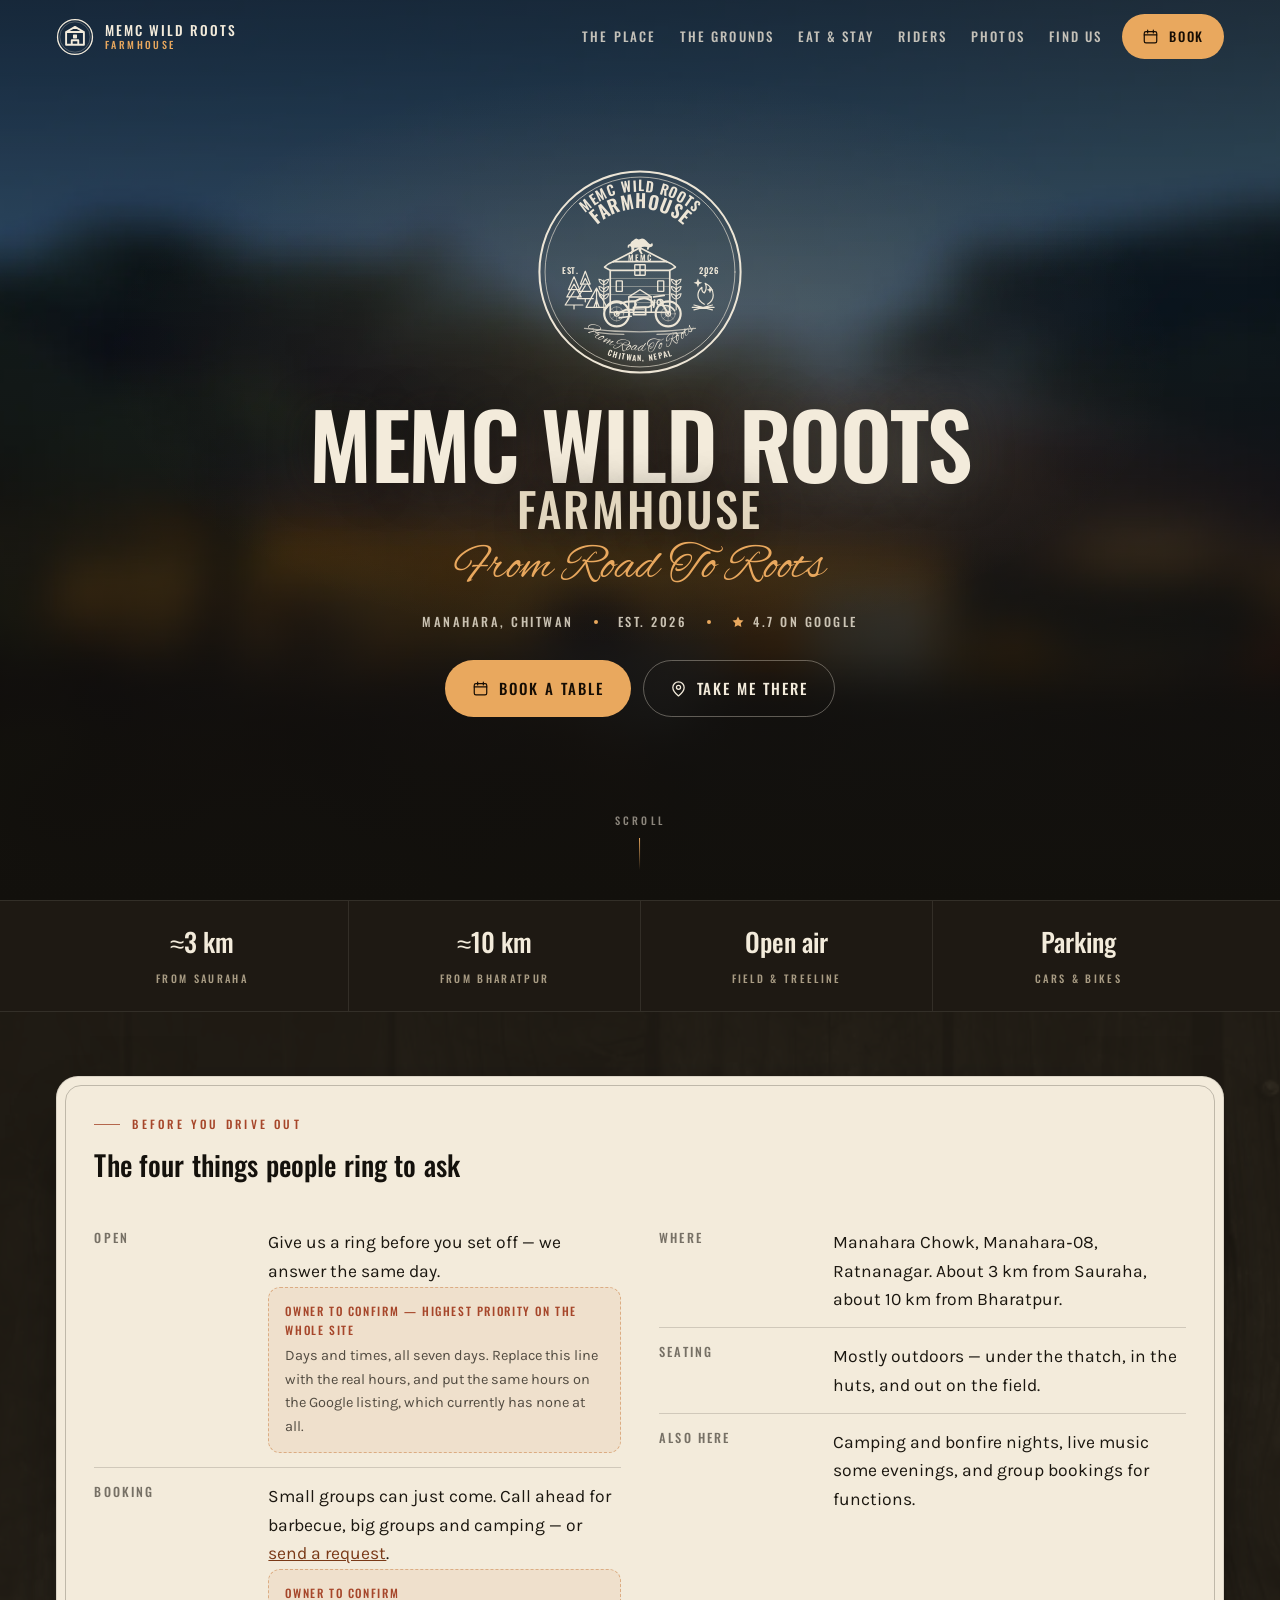
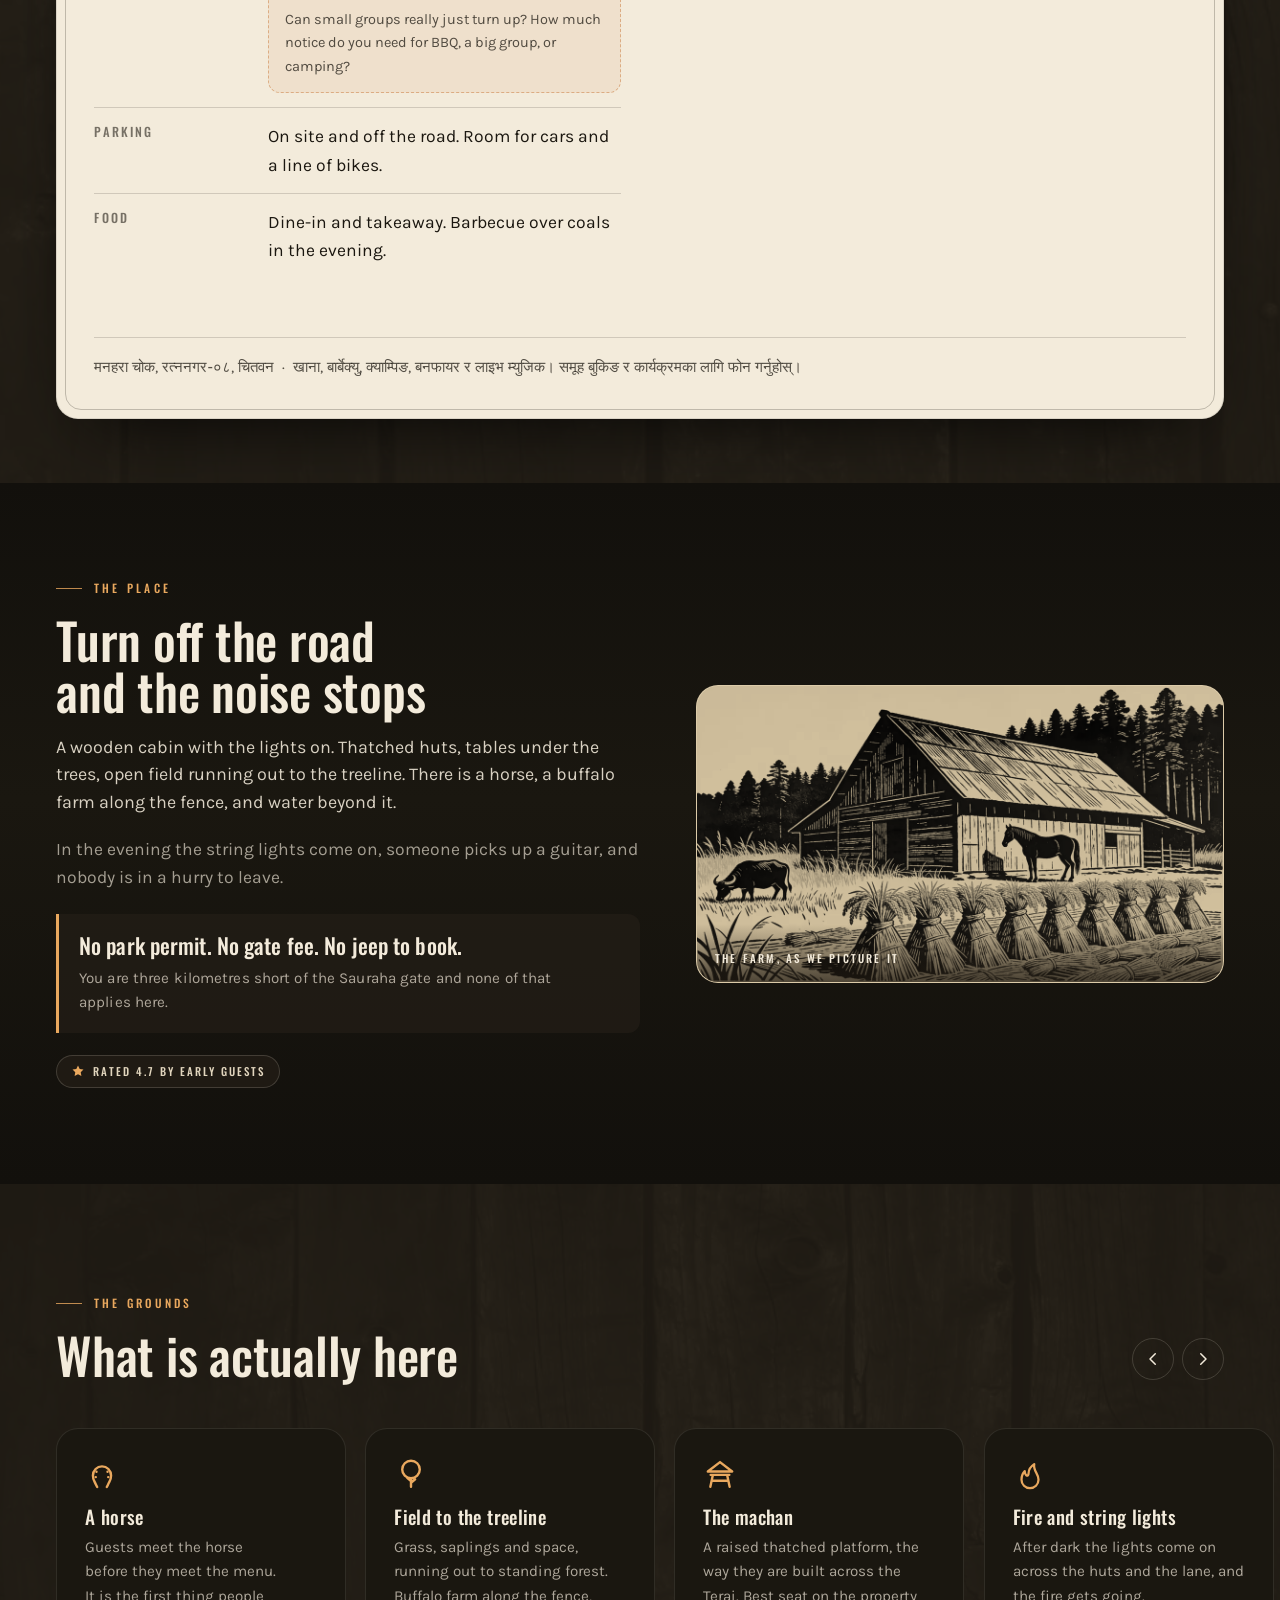
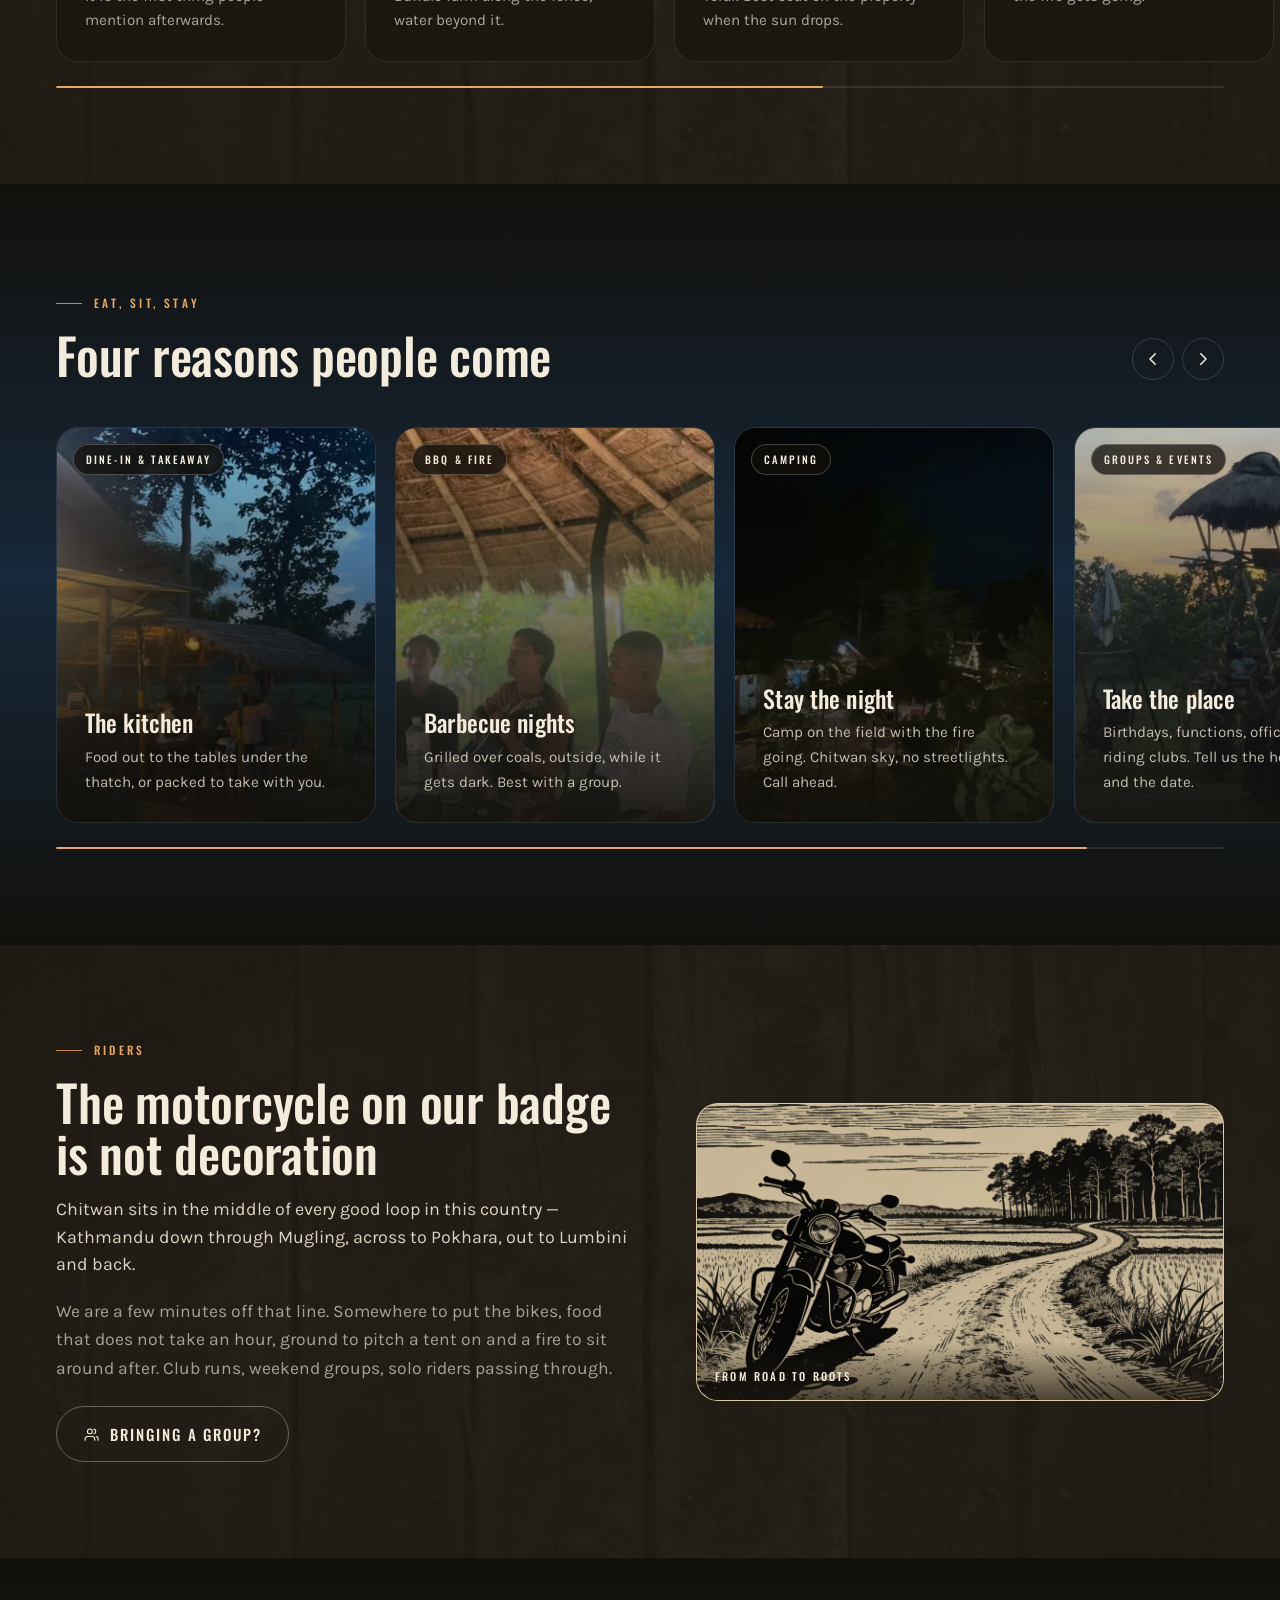
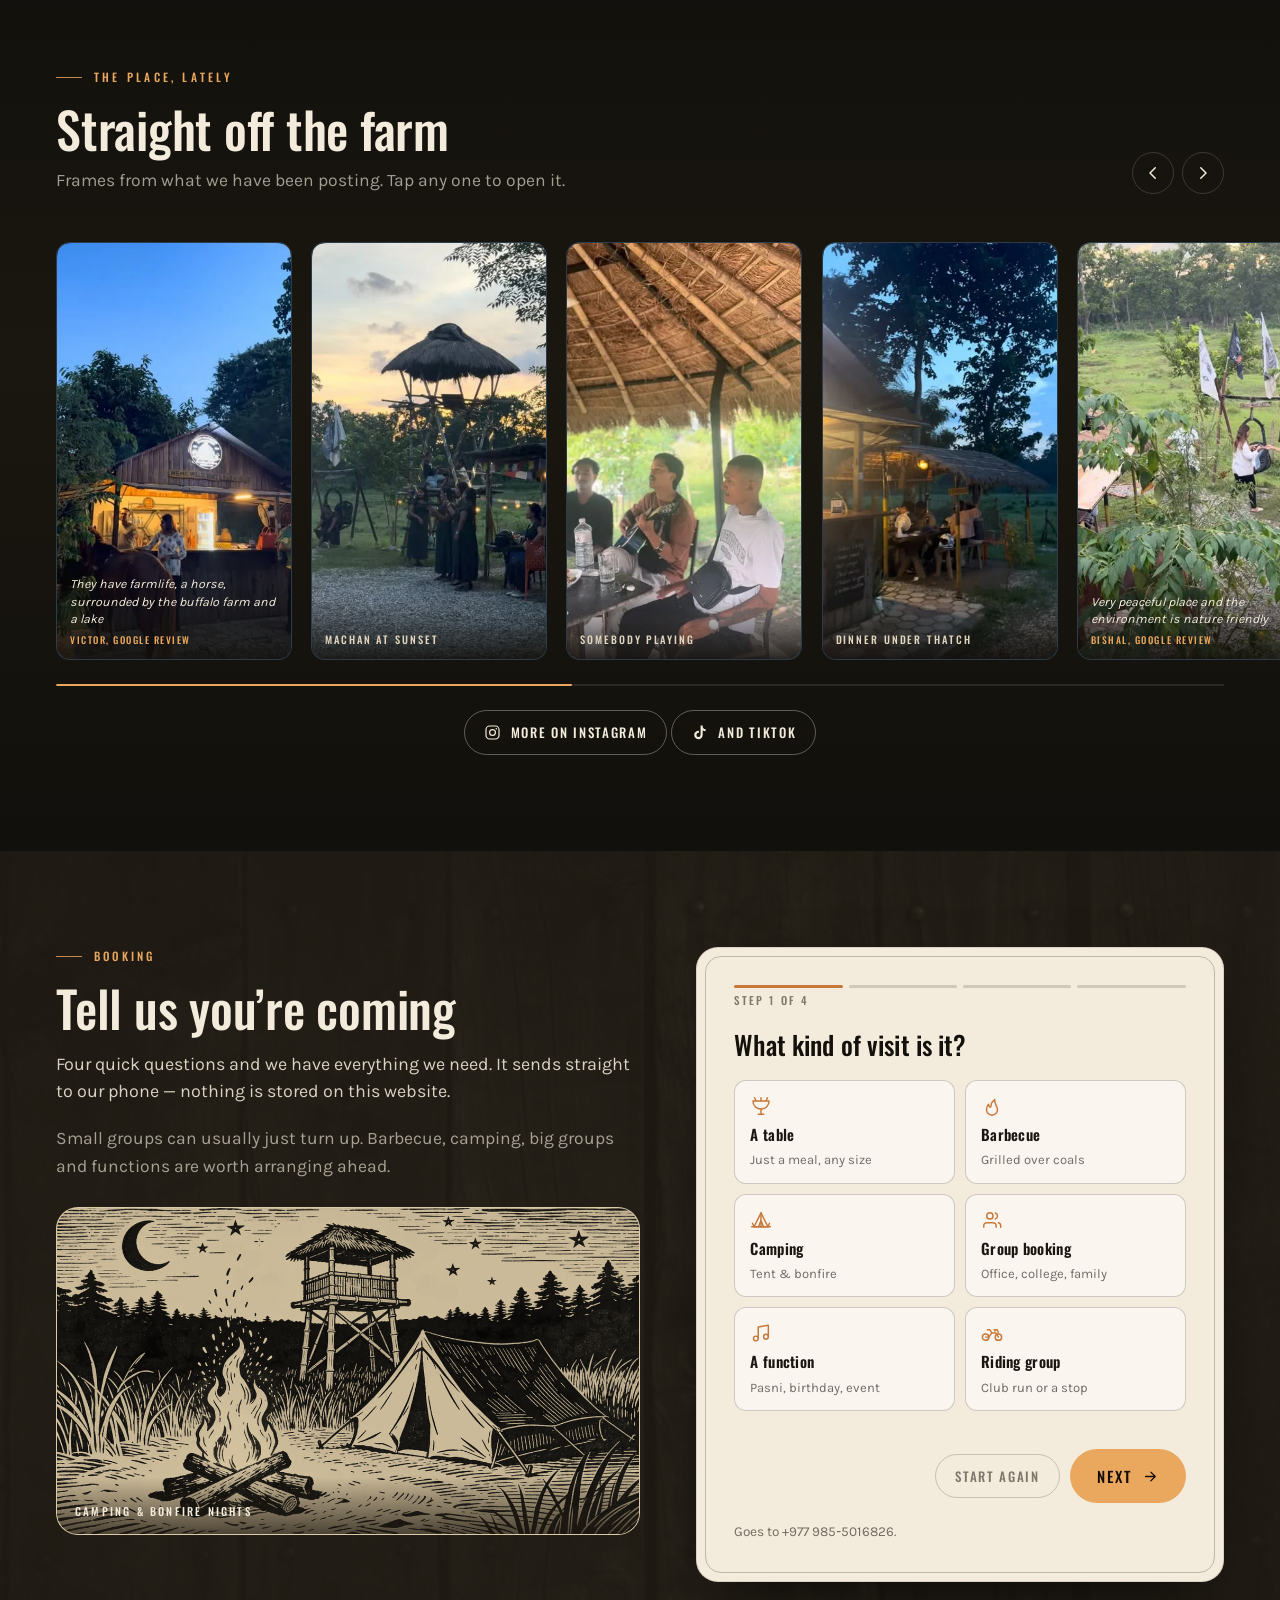
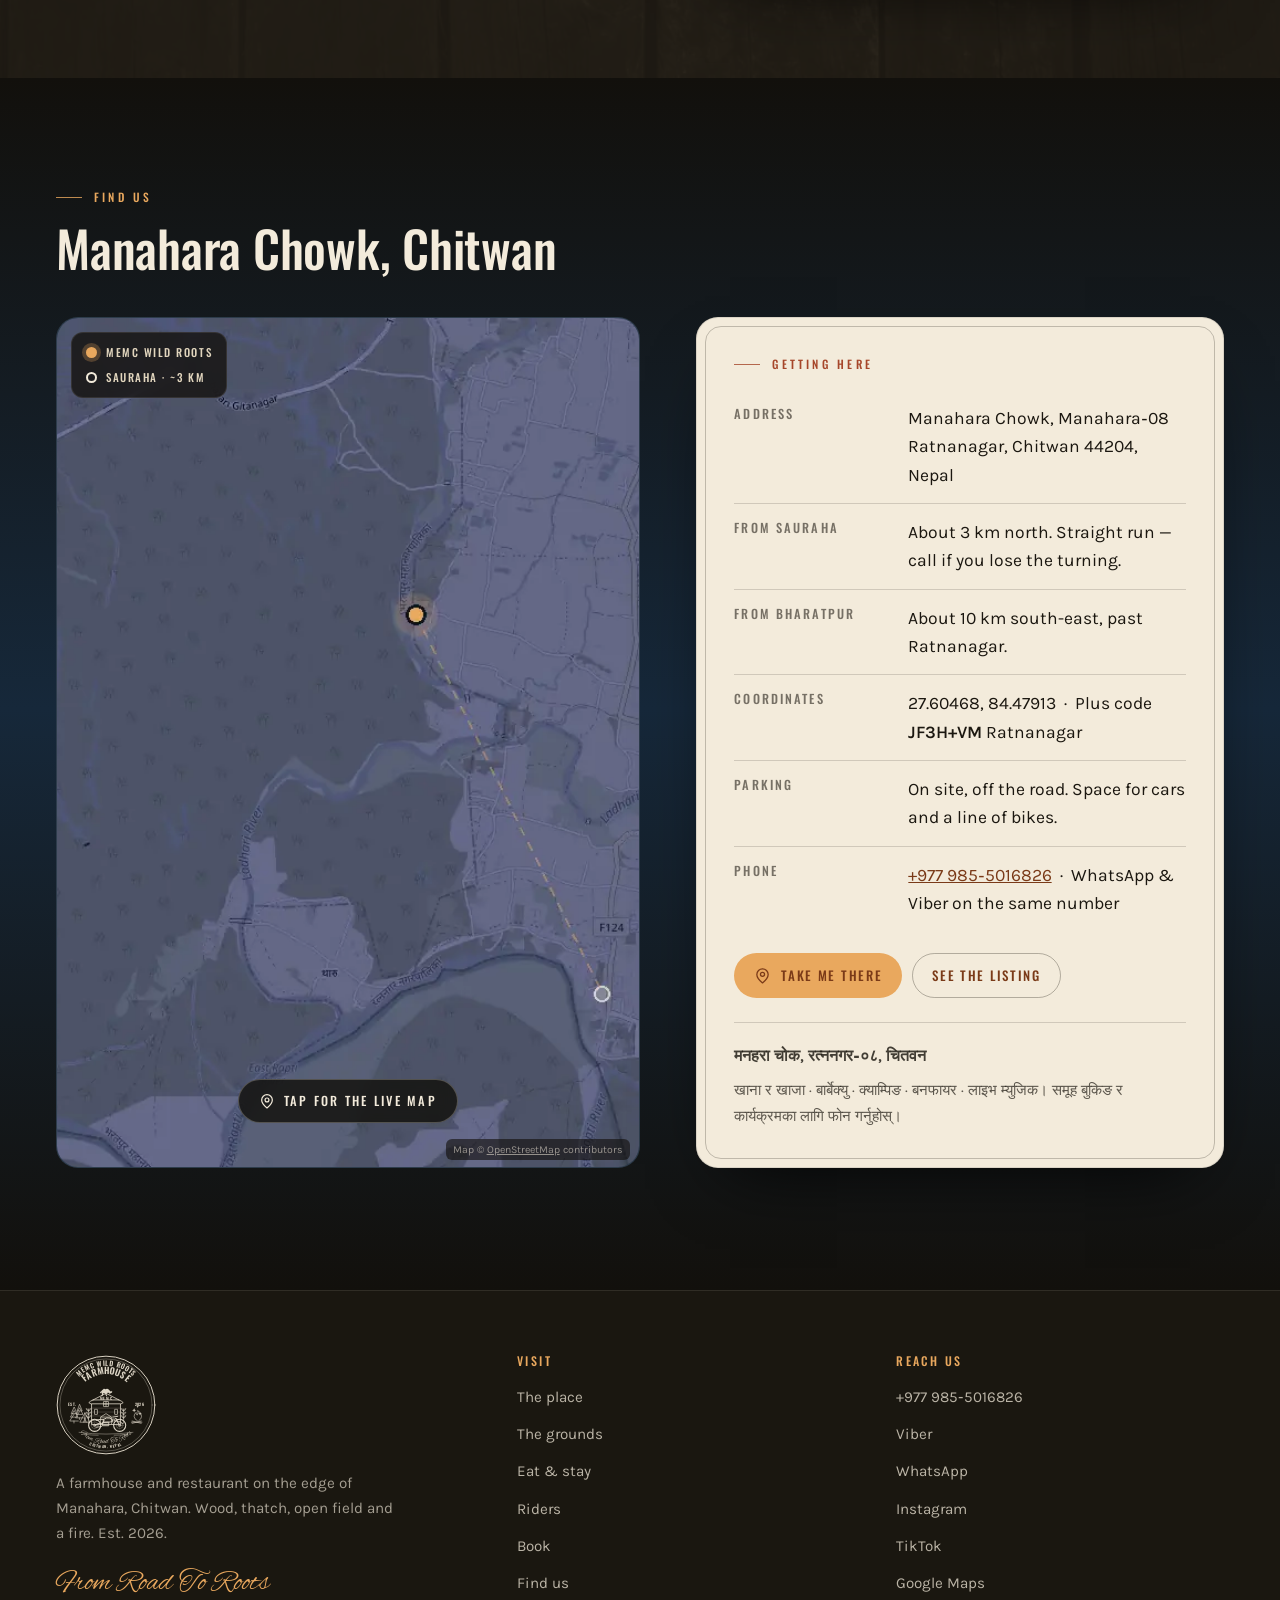
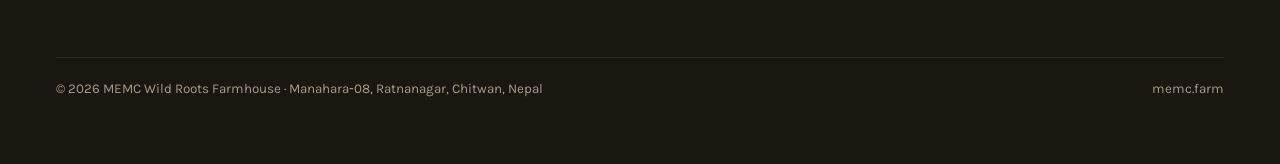
==== commit 351c260a: "Rebuild: horizontal rails, lightbox, booking flow, farm-roadhouse theme - Sections that were stacked" ====
--- a/index.html
+++ b/index.html
@@ -4,18 +4,23 @@
 <meta charset="utf-8">
 <meta name="viewport" content="width=device-width, initial-scale=1, viewport-fit=cover">
 <title>MEMC Wild Roots Farmhouse — Restaurant, BBQ, Camping &amp; Bonfire in Manahara, Chitwan</title>
-<meta name="description" content="A farmhouse and restaurant on the edge of Manahara, Chitwan — about 3 km from Sauraha. Dine-in and takeaway, BBQ, live music, camping and bonfire nights, and group bookings. From Road To Roots.">
+<meta name="description" content="A farmhouse and restaurant on the edge of Manahara, Chitwan — about 3 km from Sauraha. Dine-in and takeaway, BBQ, live music, camping and bonfire nights, group bookings, and riders welcome. From Road To Roots.">
 <link rel="canonical" href="https://memc.farm/">
-<meta name="theme-color" content="#0A141E">
+<meta name="theme-color" content="#12100C">
 
 <meta property="og:type" content="restaurant.restaurant">
 <meta property="og:site_name" content="MEMC Wild Roots Farmhouse">
 <meta property="og:title" content="MEMC Wild Roots Farmhouse — Manahara, Chitwan">
 <meta property="og:description" content="Wood, thatch and open field on the edge of Manahara. Food, BBQ, live music, camping and bonfire nights. About 3 km from Sauraha. From Road To Roots.">
 <meta property="og:url" content="https://memc.farm/">
-<meta property="og:image" content="https://memc.farm/assets/img/cabin-horse-dusk.webp">
+<meta property="og:image" content="https://memc.farm/assets/img/og-card.jpg">
+<meta property="og:image:type" content="image/jpeg">
+<meta property="og:image:width" content="1200">
+<meta property="og:image:height" content="630">
+<meta property="og:image:alt" content="MEMC Wild Roots Farmhouse — From Road To Roots. The lit timber cabin at dusk with a horse in front. Chitwan, Nepal.">
 <meta property="og:locale" content="en_NP">
 <meta name="twitter:card" content="summary_large_image">
+<meta name="twitter:image" content="https://memc.farm/assets/img/og-card.jpg">
 
 <link rel="icon" href="/assets/brand/favicon.svg" type="image/svg+xml">
 <link rel="apple-touch-icon" href="/assets/brand/apple-touch-icon.png">
@@ -40,7 +45,7 @@
       "url": "https://memc.farm/",
       "description": "Farmhouse and restaurant in Manahara, Ratnanagar, Chitwan — dine-in and takeaway, BBQ, live music, camping and bonfire nights, and group and event bookings.",
       "foundingDate": "2026",
-      "image": "https://memc.farm/assets/img/cabin-horse-dusk.webp",
+      "image": "https://memc.farm/assets/img/og-card.jpg",
       "telephone": "+977-985-5016826",
       "servesCuisine": ["Nepali", "Barbecue"],
       "address": {
@@ -62,6 +67,11 @@
         "ratingValue": "4.7",
         "reviewCount": "7",
         "bestRating": "5"
+      },
+      "potentialAction": {
+        "@type": "ReserveAction",
+        "name": "Request a booking",
+        "target": { "@type": "EntryPoint", "urlTemplate": "https://memc.farm/#book", "actionPlatform": ["http://schema.org/DesktopWebPlatform","http://schema.org/MobileWebPlatform"] }
       },
       "amenityFeature": [
         { "@type": "LocationFeatureSpecification", "name": "Outdoor seating", "value": true },
@@ -184,18 +194,26 @@
   <symbol id="i-star" viewBox="0 0 24 24" fill="currentColor"><path d="m12 2.6 2.9 5.9 6.5.95-4.7 4.58 1.11 6.47L12 17.44 6.19 20.5 7.3 14.03 2.6 9.45l6.5-.95z"/></symbol>
   <symbol id="i-horse" viewBox="0 0 24 24" fill="none" stroke="currentColor" stroke-width="1.7" stroke-linecap="round" stroke-linejoin="round"><path d="M8.6 21.2c-.7-1.4-1.1-2.3-1.8-3.6A9.4 9.4 0 0 1 5.6 13a6.4 6.4 0 0 1 12.8 0 9.4 9.4 0 0 1-1.2 4.6c-.7 1.3-1.1 2.2-1.8 3.6"/><path d="M8.1 10.4h.01M15.9 10.4h.01M7.6 14.2h.01M16.4 14.2h.01"/></symbol>
   <symbol id="i-fire" viewBox="0 0 24 24" fill="none" stroke="currentColor" stroke-width="1.6" stroke-linecap="round" stroke-linejoin="round"><path d="M12 22a6 6 0 0 0 6-6c0-4.5-4-6.2-3-11-2 1.3-4 3.6-4 6.5 0 1.3-.8 2-1.6 1.4C8.6 12.2 8.3 11 8.3 10 6.9 11.4 6 13.6 6 16a6 6 0 0 0 6 6Z"/></symbol>
-  <symbol id="i-machan" viewBox="0 0 24 24" fill="none" stroke="currentColor" stroke-width="1.7" stroke-linecap="round" stroke-linejoin="round"><path d="M3.4 10.2 12 3.6l8.6 6.6z"/><path d="M5.4 12.6h13.2M7 12.6 5.2 21M17 12.6 18.8 21M6.3 16.8h11.4"/></symbol>
-  <symbol id="i-tent" viewBox="0 0 24 24" fill="none" stroke="currentColor" stroke-width="1.6" stroke-linecap="round" stroke-linejoin="round"><path d="M12 4.5 2.5 19.5h19zM12 4.5v15M9.2 19.5 12 12l2.8 7.5"/></symbol>
+  <symbol id="i-tent" viewBox="0 0 24 24" fill="none" stroke="currentColor" stroke-width="1.6" stroke-linecap="round" stroke-linejoin="round"><path d="M12 4.2 4.4 19.4h15.2z"/><path d="M12 4.2v15.2"/><path d="M9.3 19.4 12 12.6l2.7 6.8"/><path d="M1.8 19.4h20.4"/><path d="M4.4 19.4 2.7 15.6M19.6 19.4l1.7-3.8"/></symbol>
   <symbol id="i-music" viewBox="0 0 24 24" fill="none" stroke="currentColor" stroke-width="1.6" stroke-linecap="round" stroke-linejoin="round"><path d="M9 18V5.5l11-2V16"/><circle cx="6.4" cy="18" r="2.6"/><circle cx="17.4" cy="16" r="2.6"/></symbol>
   <symbol id="i-grill" viewBox="0 0 24 24" fill="none" stroke="currentColor" stroke-width="1.6" stroke-linecap="round" stroke-linejoin="round"><path d="M3.2 6.5h17.6a8.8 8.8 0 0 1-8.8 8.8 8.8 8.8 0 0 1-8.8-8.8Z"/><path d="M12 15.3V21M9 21h6M6.5 6.5 5 3M12 6.5 12 3M17.5 6.5 19 3"/></symbol>
   <symbol id="i-group" viewBox="0 0 24 24" fill="none" stroke="currentColor" stroke-width="1.6" stroke-linecap="round" stroke-linejoin="round"><path d="M16.5 20v-1.7a3.4 3.4 0 0 0-3.4-3.4H6.4A3.4 3.4 0 0 0 3 18.3V20"/><circle cx="9.7" cy="7.6" r="3.4"/><path d="M21.5 20v-1.7a3.4 3.4 0 0 0-2.6-3.3M15.6 4.4a3.4 3.4 0 0 1 0 6.5"/></symbol>
   <symbol id="i-tree" viewBox="0 0 24 24" fill="none" stroke="currentColor" stroke-width="1.7" stroke-linecap="round" stroke-linejoin="round"><circle cx="12" cy="8.8" r="6.2"/><path d="M12 15v6M12 18.2l2.9-2.5M12 17l-2.5-2.1"/></symbol>
+  <symbol id="i-machan" viewBox="0 0 24 24" fill="none" stroke="currentColor" stroke-width="1.7" stroke-linecap="round" stroke-linejoin="round"><path d="M3.4 10.2 12 3.6l8.6 6.6z"/><path d="M5.4 12.6h13.2M7 12.6 5.2 21M17 12.6 18.8 21M6.3 16.8h11.4"/></symbol>
   <symbol id="i-moto" viewBox="0 0 24 24" fill="none" stroke="currentColor" stroke-width="1.6" stroke-linecap="round" stroke-linejoin="round"><circle cx="5" cy="16.5" r="3.5"/><circle cx="19" cy="16.5" r="3.5"/><path d="M5 16.5h3.6l3.2-4.6h4.4l2.8 4.6M11.8 11.9 9.6 8.4H7M14.5 8.4h3.2l1.3 3M16 8.4l-1 1.5"/></symbol>
-  <symbol id="i-clock" viewBox="0 0 24 24" fill="none" stroke="currentColor" stroke-width="1.7" stroke-linecap="round" stroke-linejoin="round"><circle cx="12" cy="12" r="9"/><path d="M12 6.8V12l3.4 2"/></symbol>
+  <symbol id="i-cal" viewBox="0 0 24 24" fill="none" stroke="currentColor" stroke-width="1.7" stroke-linecap="round" stroke-linejoin="round"><rect x="3.2" y="5" width="17.6" height="16" rx="2.4"/><path d="M3.2 9.8h17.6M8 3v4M16 3v4"/></symbol>
   <symbol id="i-ig" viewBox="0 0 24 24" fill="none" stroke="currentColor" stroke-width="1.7"><rect x="2.8" y="2.8" width="18.4" height="18.4" rx="5.2"/><circle cx="12" cy="12" r="4.1"/><circle cx="17.4" cy="6.6" r="1.1" fill="currentColor" stroke="none"/></symbol>
   <symbol id="i-tt" viewBox="0 0 24 24" fill="currentColor"><path d="M16.5 2h-3v13.4a2.9 2.9 0 1 1-2.3-2.83V9.5a6 6 0 1 0 5.3 5.96V8.9a7 7 0 0 0 4 1.26v-3a4 4 0 0 1-4-4Z"/></symbol>
   <symbol id="i-arrow" viewBox="0 0 24 24" fill="none" stroke="currentColor" stroke-width="1.9" stroke-linecap="round" stroke-linejoin="round"><path d="M5 12h13M12.5 5.8 18.7 12l-6.2 6.2"/></symbol>
+  <symbol id="i-left" viewBox="0 0 24 24" fill="none" stroke="currentColor" stroke-width="2" stroke-linecap="round" stroke-linejoin="round"><path d="M15 5 8 12l7 7"/></symbol>
+  <symbol id="i-right" viewBox="0 0 24 24" fill="none" stroke="currentColor" stroke-width="2" stroke-linecap="round" stroke-linejoin="round"><path d="m9 5 7 7-7 7"/></symbol>
+  <symbol id="i-zoom" viewBox="0 0 24 24" fill="none" stroke="currentColor" stroke-width="1.9" stroke-linecap="round" stroke-linejoin="round"><circle cx="10.6" cy="10.6" r="6.6"/><path d="m15.4 15.4 4.6 4.6M10.6 8v5.2M8 10.6h5.2"/></symbol>
+  <symbol id="i-swipe" viewBox="0 0 24 24" fill="none" stroke="currentColor" stroke-width="1.7" stroke-linecap="round" stroke-linejoin="round"><path d="M3 12h18M6.5 8.2 3 12l3.5 3.8M17.5 8.2 21 12l-3.5 3.8"/></symbol>
 </svg>
+
+<div class="todobar" role="note">
+  <strong>Owner checklist view</strong> — the dashed notes below are only visible with <code>?todo=1</code> in the address bar. Visitors never see them.
+</div>
 
 <!-- ============================ HEADER ============================ -->
 <header class="hdr" id="hdr">
@@ -208,15 +226,11 @@
     <a href="#grounds">The Grounds</a>
     <a href="#offer">Eat &amp; Stay</a>
     <a href="#riders">Riders</a>
-    <a href="#groups">Groups</a>
+    <a href="#gallery">Photos</a>
     <a href="#find">Find Us</a>
   </nav>
-  <a class="btn btn--sm" href="tel:+9779855016826" data-cta="call"><svg aria-hidden="true"><use href="#i-phone"/></svg>Call us</a>
+  <a class="btn btn--sm" href="#book"><svg aria-hidden="true"><use href="#i-cal"/></svg>Book</a>
 </header>
-
-<div class="todobar" role="note">
-  <strong>Owner checklist view</strong> — the dashed notes below are only visible with <code>?todo=1</code> in the address bar. Visitors never see them. Remove the query string for the normal site.
-</div>
 
 <main id="top">
 
@@ -234,14 +248,14 @@
       <span class="dot" aria-hidden="true"></span>
       <span>Est. 2026</span>
       <span class="dot" aria-hidden="true"></span>
-      <span><svg class="stars" style="width:14px;height:14px" aria-hidden="true"><use href="#i-star"/></svg> 4.7 on Google</span>
+      <span><svg style="width:14px;height:14px;color:var(--amber)" aria-hidden="true"><use href="#i-star"/></svg> 4.7 on Google</span>
     </p>
     <div class="hero__cta">
-      <a class="btn" href="tel:+9779855016826" data-cta="call"><svg aria-hidden="true"><use href="#i-phone"/></svg>Call to book</a>
-      <a class="btn btn--ghost" href="https://www.google.com/maps/dir/?api=1&amp;destination=27.6046826%2C84.479128" target="_blank" rel="noopener"><svg aria-hidden="true"><use href="#i-pin"/></svg>Take me there</a>
-    </div>
-  </div>
-  <a class="hero__scroll" href="#place"><span>Scroll</span><i aria-hidden="true"></i></a>
+      <a class="btn" href="#book"><svg aria-hidden="true"><use href="#i-cal"/></svg>Book a table</a>
+      <a class="btn btn--ghost" href="https://www.google.com/maps/dir/?api=1&amp;destination=27.6046826%2C84.479128" target="_blank" rel="noopener" data-cta="directions"><svg aria-hidden="true"><use href="#i-pin"/></svg>Take me there</a>
+    </div>
+  </div>
+  <a class="hero__scroll" href="#before"><span>Scroll</span><i aria-hidden="true"></i></a>
 </section>
 
 <!-- ============================ STRIP ============================ -->
@@ -257,7 +271,7 @@
 </section>
 
 <!-- ============================ BEFORE YOU COME ============================ -->
-<section class="pad-sm" id="before">
+<section class="pad-sm tex tex-wood" id="before">
   <div class="wrap">
     <div class="sign" data-rise>
       <div class="know">
@@ -267,10 +281,10 @@
         </div>
         <ul class="rows know__rows">
           <li><b>Open</b><span>Give us a ring before you set off &mdash; we answer the same day.
-            <span class="tofill tofill--inline"><b>Owner to confirm &mdash; highest priority on the whole site</b>Days and times, all seven days. Replace this line with the real hours, and put the same hours on the Google listing, which currently has none at all. &ldquo;Is it open?&rdquo; is the question that decides whether a Bharatpur family drives out.</span></span></li>
-          <li><b>Booking</b><span>Call ahead if you can &mdash; and please do for barbecue, larger groups and camping.
-            <span class="tofill tofill--inline"><b>Owner to confirm</b>Can small groups just turn up unannounced? How much notice do you actually need for BBQ, a big group, or camping? Say it exactly and this line stops generating phone calls you do not need.</span></span></li>
-          <li class="todo-only"><b>Paying</b><span class="tofill tofill--inline"><b>Owner to confirm, then this row goes public</b>Cash only, or is there a Fonepay / eSewa / Khalti QR at the counter? Worth knowing: an Indian visitor&rsquo;s UPI app (PhonePe, Google Pay, Paytm) scans a Fonepay QR directly.</span></li>
+            <span class="tofill tofill--inline"><b>Owner to confirm &mdash; highest priority on the whole site</b>Days and times, all seven days. Replace this line with the real hours, and put the same hours on the Google listing, which currently has none at all.</span></span></li>
+          <li><b>Booking</b><span>Small groups can just come. Call ahead for barbecue, big groups and camping &mdash; or <a href="#book">send a request</a>.
+            <span class="tofill tofill--inline"><b>Owner to confirm</b>Can small groups really just turn up? How much notice do you need for BBQ, a big group, or camping?</span></span></li>
+          <li class="todo-only"><b>Paying</b><span class="tofill tofill--inline"><b>Owner to confirm, then this row goes public</b>Cash only, or is there a Fonepay / eSewa / Khalti QR at the counter? An Indian visitor&rsquo;s UPI app scans a Fonepay QR directly.</span></li>
           <li><b>Parking</b><span>On site and off the road. Room for cars and a line of bikes.</span></li>
           <li><b>Food</b><span>Dine-in and takeaway. Barbecue over coals in the evening.</span></li>
         </ul>
@@ -279,8 +293,8 @@
           <li><b>Seating</b><span>Mostly outdoors &mdash; under the thatch, in the huts, and out on the field.</span></li>
           <li><b>Also here</b><span>Camping and bonfire nights, live music some evenings, and group bookings for functions.</span></li>
         </ul>
-      </div>
-      <p class="np know__np">मनहरा चोक, रत्ननगर&#8209;०८, चितवन &nbsp;·&nbsp; खाना, बार्बेक्यु, क्याम्पिङ, बनफायर र लाइभ म्युजिक। समूह बुकिङ र कार्यक्रमका लागि फोन गर्नुहोस्।</p>
+        <p class="np know__np">मनहरा चोक, रत्ननगर&#8209;०८, चितवन &nbsp;·&nbsp; खाना, बार्बेक्यु, क्याम्पिङ, बनफायर र लाइभ म्युजिक। समूह बुकिङ र कार्यक्रमका लागि फोन गर्नुहोस्।</p>
+      </div>
     </div>
   </div>
 </section>
@@ -292,160 +306,223 @@
       <div data-rise>
         <p class="eyebrow">The Place</p>
         <h2>Turn off the road<br>and the noise stops</h2>
-        <p class="lede" style="margin-top:22px">A wooden cabin with the lights on. Thatched huts, tables under the trees, and open field running out to the treeline. There is a horse. There is a buffalo farm along the fence and water beyond it.</p>
-        <p style="margin-top:18px" class="muted">In the evening the string lights come on, someone picks up a guitar, and nobody is in a hurry to leave. That is the whole idea.</p>
-        <p class="muted">MEMC Wild Roots Farmhouse opened in 2026 on the edge of Manahara in Ratnanagar, Chitwan — about three kilometres from Sauraha and ten from Bharatpur. It is a farmhouse in the Nepali sense: somewhere to give an afternoon and an evening to, eat well, sit outside, and stay for the fire.</p>
-        <p class="pullout">No park permit. No gate fee. No jeep to book.<span>You are three kilometres short of the Sauraha gate and none of that applies here. Turn off the road and you have arrived.</span></p>
-        <p style="margin-top:26px">
-          <span class="pill"><svg aria-hidden="true"><use href="#i-star"/></svg> Rated 4.7 by early guests</span>
-        </p>
-      </div>
-      <div class="stack" data-rise>
-        <figure class="frame" style="margin:0">
-          <img src="/assets/img/meadow-swing-flags.webp" alt="Open meadow at MEMC Wild Roots Farmhouse with a hanging swing, pennant flags on a bamboo frame and the forest treeline beyond." width="360" height="640" loading="lazy" decoding="async">
-          <figcaption class="frame__cap"><q>Very peaceful place and the environment is nature friendly</q><i>Bishal, Google review</i></figcaption>
-        </figure>
-        <figure class="frame" style="margin:0">
-          <img src="/assets/img/cabin-horse-dusk.webp" alt="The MEMC Wild Roots Farmhouse cabin lit from inside at dusk, with the carved sign on the gable and a horse standing in the foreground." width="360" height="640" loading="lazy" decoding="async">
-          <figcaption class="frame__cap"><q>They have farmlife, a horse, surrounded by the buffalo farm and a lake</q><i>Victor, Google review</i></figcaption>
-        </figure>
-      </div>
-    </div>
-  </div>
-</section>
-
-<!-- ============================ THE GROUNDS ============================ -->
-<section class="pad" id="grounds">
-  <div class="wrap">
-    <div class="head head--center" data-rise>
-      <p class="eyebrow eyebrow--center">The Grounds</p>
-      <h2>What is actually here</h2>
-      <p class="muted">No brochure language. This is what you will find when you walk in.</p>
-    </div>
-    <div class="grounds" data-rise>
-      <article class="ground">
-        <svg aria-hidden="true"><use href="#i-horse"/></svg>
-        <h3>A horse</h3>
-        <p>Guests tend to meet the horse before they meet the menu. It is the first thing people mention afterwards.</p>
-      </article>
-      <article class="ground">
-        <svg aria-hidden="true"><use href="#i-tree"/></svg>
-        <h3>Open field to the treeline</h3>
-        <p>Grass, saplings and space, running out to standing forest. Buffalo farm along the fence, water beyond it.</p>
-      </article>
-      <article class="ground">
-        <svg aria-hidden="true"><use href="#i-machan"/></svg>
-        <h3>The machan</h3>
-        <p>A raised thatched platform, the way they are built across the Terai. Best seat on the property when the sun drops.</p>
-      </article>
-      <article class="ground">
-        <svg aria-hidden="true"><use href="#i-fire"/></svg>
-        <h3>Fire and string lights</h3>
-        <p>After dark the lights come on across the huts and the lane, and the fire gets going. This is when the place is at its best.</p>
-      </article>
-      <article class="ground">
-        <svg aria-hidden="true"><use href="#i-music"/></svg>
-        <h3>Somebody playing</h3>
-        <p>A guitar under the thatch, unamplified, no stage. It happens because people bring instruments, not because it is scheduled.</p>
-      </article>
-      <article class="ground">
-        <svg aria-hidden="true"><use href="#i-moto"/></svg>
-        <h3>Room to park</h3>
-        <p>Off the road, room for cars and a line of bikes. Riding groups can pull in together without blocking anything.</p>
-      </article>
-    </div>
-  </div>
-</section>
-
-<!-- ============================ WHAT WE DO ============================ -->
+        <p class="lede" style="margin-top:18px">A wooden cabin with the lights on. Thatched huts, tables under the trees, open field running out to the treeline. There is a horse, a buffalo farm along the fence, and water beyond it.</p>
+        <p class="muted" style="margin-top:14px">In the evening the string lights come on, someone picks up a guitar, and nobody is in a hurry to leave.</p>
+        <p class="pullout">No park permit. No gate fee. No jeep to book.<span>You are three kilometres short of the Sauraha gate and none of that applies here.</span></p>
+        <p style="margin-top:22px"><span class="pill"><svg aria-hidden="true"><use href="#i-star"/></svg> Rated 4.7 by early guests</span></p>
+      </div>
+      <figure class="plate" style="margin:0" data-rise>
+        <img src="/assets/img/plate-farm.webp" alt="Engraved illustration of a timber barn with a horse beside it, sheaves of rice, a grazing water buffalo and a forest treeline behind." width="1100" height="618" loading="lazy" decoding="async">
+        <figcaption>The farm, as we picture it</figcaption>
+      </figure>
+    </div>
+  </div>
+</section>
+
+<!-- ============================ THE GROUNDS (RAIL) ============================ -->
+<section class="pad tex tex-wood" id="grounds">
+  <div class="wrap">
+    <div class="head head--rail" data-rise>
+      <div>
+        <p class="eyebrow">The Grounds</p>
+        <h2>What is actually here</h2>
+      </div>
+      <div class="rail__nav">
+        <button class="rail__btn" type="button" data-rail-prev aria-label="Scroll left"><svg aria-hidden="true"><use href="#i-left"/></svg></button>
+        <button class="rail__btn" type="button" data-rail-next aria-label="Scroll right"><svg aria-hidden="true"><use href="#i-right"/></svg></button>
+      </div>
+    </div>
+    <p class="rail__hint"><svg aria-hidden="true"><use href="#i-swipe"/></svg> Swipe across</p>
+  </div>
+  <div class="rail" data-rail>
+    <div class="rail__track">
+      <article class="ground"><svg class="ico" aria-hidden="true"><use href="#i-horse"/></svg><h3>A horse</h3><p>Guests meet the horse before they meet the menu. It is the first thing people mention afterwards.</p></article>
+      <article class="ground"><svg class="ico" aria-hidden="true"><use href="#i-tree"/></svg><h3>Field to the treeline</h3><p>Grass, saplings and space, running out to standing forest. Buffalo farm along the fence, water beyond it.</p></article>
+      <article class="ground"><svg class="ico" aria-hidden="true"><use href="#i-machan"/></svg><h3>The machan</h3><p>A raised thatched platform, the way they are built across the Terai. Best seat on the property when the sun drops.</p></article>
+      <article class="ground"><svg class="ico" aria-hidden="true"><use href="#i-fire"/></svg><h3>Fire and string lights</h3><p>After dark the lights come on across the huts and the lane, and the fire gets going.</p></article>
+      <article class="ground"><svg class="ico" aria-hidden="true"><use href="#i-music"/></svg><h3>Somebody playing</h3><p>A guitar under the thatch, unamplified, no stage. It happens because people bring instruments.</p></article>
+      <article class="ground"><svg class="ico" aria-hidden="true"><use href="#i-moto"/></svg><h3>Room to park</h3><p>Off the road, room for cars and a line of bikes. Riding groups can pull in together.</p></article>
+    </div>
+    <div class="rail__bar"><i data-rail-bar></i></div>
+  </div>
+</section>
+
+<!-- ============================ EAT / SIT / STAY (RAIL) ============================ -->
 <section class="pad tonal-dusk" id="offer">
   <div class="wrap">
-    <div class="head" data-rise>
-      <p class="eyebrow">Eat, Sit, Stay</p>
-      <h2>Four reasons people come</h2>
-    </div>
-    <div class="offers" data-rise>
+    <div class="head head--rail" data-rise>
+      <div>
+        <p class="eyebrow">Eat, Sit, Stay</p>
+        <h2>Four reasons people come</h2>
+      </div>
+      <div class="rail__nav">
+        <button class="rail__btn" type="button" data-rail-prev aria-label="Scroll left"><svg aria-hidden="true"><use href="#i-left"/></svg></button>
+        <button class="rail__btn" type="button" data-rail-next aria-label="Scroll right"><svg aria-hidden="true"><use href="#i-right"/></svg></button>
+      </div>
+    </div>
+    <p class="rail__hint"><svg aria-hidden="true"><use href="#i-swipe"/></svg> Swipe across</p>
+  </div>
+  <div class="rail" data-rail>
+    <div class="rail__track">
       <article class="offer">
         <img src="/assets/img/thatch-dining-dusk.webp" alt="Guests eating at a wooden table under a thatched roof at dusk, lit by a hanging lantern." width="360" height="640" loading="lazy" decoding="async">
         <span class="offer__tag">Dine-in &amp; takeaway</span>
         <h3>The kitchen</h3>
-        <p>Food out to the tables under the thatch, or packed to take with you. Ask what is good today — it moves with what is around.</p>
+        <p>Food out to the tables under the thatch, or packed to take with you.</p>
       </article>
       <article class="offer">
-        <img src="/assets/img/live-music-hut.webp" alt="Three musicians under a thatched hut at MEMC Wild Roots Farmhouse, one playing an acoustic guitar." width="360" height="640" loading="lazy" decoding="async">
+        <img src="/assets/img/live-music-hut.webp" alt="Three musicians under a thatched hut, one playing an acoustic guitar." width="360" height="640" loading="lazy" decoding="async">
         <span class="offer__tag">BBQ &amp; fire</span>
         <h3>Barbecue nights</h3>
-        <p>Grilled over coals, outside, while it gets dark. Best with a group and no plan for what happens after.</p>
+        <p>Grilled over coals, outside, while it gets dark. Best with a group.</p>
       </article>
       <article class="offer">
-        <img src="/assets/img/grounds-after-dark.webp" alt="The grounds of MEMC Wild Roots Farmhouse after dark, huts and paths picked out in string lights under a night sky." width="360" height="640" loading="lazy" decoding="async">
+        <img src="/assets/img/grounds-after-dark.webp" alt="The grounds after dark, huts and paths picked out in string lights under a night sky." width="360" height="640" loading="lazy" decoding="async">
         <span class="offer__tag">Camping</span>
         <h3>Stay the night</h3>
-        <p>Camp on the field with the fire going. Chitwan sky, no streetlights, and the forest making its noises. Call ahead — space is limited.</p>
+        <p>Camp on the field with the fire going. Chitwan sky, no streetlights. Call ahead.</p>
       </article>
       <article class="offer">
-        <img src="/assets/img/machan-sunset-gathering.webp" alt="A group gathered at MEMC Wild Roots Farmhouse under the raised thatched machan at sunset." width="360" height="640" loading="lazy" decoding="async">
+        <img src="/assets/img/machan-sunset-gathering.webp" alt="A group gathered under the raised thatched machan at sunset." width="360" height="640" loading="lazy" decoding="async">
         <span class="offer__tag">Groups &amp; events</span>
         <h3>Take the place</h3>
-        <p>Birthdays, functions, office evenings, riding clubs. Tell us the headcount and the date and we will tell you what works.</p>
+        <p>Birthdays, functions, office evenings, riding clubs. Tell us the headcount and the date.</p>
       </article>
     </div>
-
-    <div style="margin-top:clamp(28px,3.4vw,44px)" data-rise>
-      <div class="tofill">
-        <b>Owner to supply — menu</b>
-        Nothing here invents a dish or a price. Send the current chalkboard list with rough prices and a real menu section goes in, marked up so Google and AI answer engines can read it. Two rules: write every price as the <em>final</em> price (Nepali law forbids adding 13% VAT or a service charge on top of a displayed number), and keep it to dishes you always have.
-      </div>
+    <div class="rail__bar"><i data-rail-bar></i></div>
+  </div>
+  <div class="wrap">
+    <div class="tofill" style="margin-top:22px">
+      <b>Owner to supply — menu</b>
+      Nothing here invents a dish or a price. Send the current chalkboard list with rough prices and a real menu section goes in, marked up so Google and AI answer engines can read it. Write every price as the <em>final</em> price — Nepali law forbids adding 13% VAT or a service charge on top of a displayed number.
     </div>
   </div>
 </section>
 
 <!-- ============================ RIDERS ============================ -->
-<section class="pad" id="riders">
+<section class="pad tex tex-wood" id="riders">
   <div class="wrap">
     <div class="split split--flip">
-      <figure class="frame frame--wide" style="margin:0" data-rise>
-        <img src="/assets/img/rider-flags-meadow.webp" alt="Club pennant flags on a bamboo frame at the edge of the meadow, with a rider looking out over the field." width="360" height="640" loading="lazy" decoding="async">
-        <figcaption class="frame__cap">Flags on the field</figcaption>
+      <figure class="plate" style="margin:0" data-rise>
+        <img src="/assets/img/plate-road.webp" alt="Engraved illustration of a cruiser motorcycle parked at the roadside, a dirt track curving through paddy fields toward a forest treeline." width="1100" height="618" loading="lazy" decoding="async">
+        <figcaption>From road to roots</figcaption>
       </figure>
       <div data-rise>
         <p class="eyebrow">Riders</p>
         <h2>The motorcycle on our badge<br>is not decoration</h2>
-        <p class="lede" style="margin-top:22px">From Road To Roots. That is the whole name of the thing.</p>
-        <p class="muted" style="margin-top:18px">Chitwan sits in the middle of every good loop in this country — Kathmandu down through Mugling, across to Pokhara, out to Lumbini and back. MEMC is a few minutes off that line, with somewhere to put the bikes, food that does not take an hour, ground to pitch a tent on and a fire to sit around after.</p>
-        <p class="muted">Club runs, weekend groups, solo riders passing through. Give us a call before you set off and we will have the fire ready.</p>
-        <p style="margin-top:26px">
-          <a class="btn btn--ghost" href="#groups"><svg aria-hidden="true"><use href="#i-group"/></svg>Bringing a group?</a>
-        </p>
-      </div>
-    </div>
-  </div>
-</section>
-
-<!-- ============================ GROUPS / ENQUIRY ============================ -->
-<section class="pad tonal" id="groups">
+        <p class="lede" style="margin-top:18px">Chitwan sits in the middle of every good loop in this country &mdash; Kathmandu down through Mugling, across to Pokhara, out to Lumbini and back.</p>
+        <p class="muted" style="margin-top:14px">We are a few minutes off that line. Somewhere to put the bikes, food that does not take an hour, ground to pitch a tent on and a fire to sit around after. Club runs, weekend groups, solo riders passing through.</p>
+        <p style="margin-top:24px"><a class="btn btn--ghost" href="#book"><svg aria-hidden="true"><use href="#i-group"/></svg>Bringing a group?</a></p>
+      </div>
+    </div>
+  </div>
+</section>
+
+<!-- ============================ GALLERY (RAIL + LIGHTBOX) ============================ -->
+<section class="pad tonal" id="gallery">
+  <div class="wrap">
+    <div class="head head--rail" data-rise>
+      <div>
+        <p class="eyebrow">The Place, Lately</p>
+        <h2>Straight off the farm</h2>
+        <p class="muted" style="margin-top:12px">Frames from what we have been posting. Tap any one to open it.</p>
+      </div>
+      <div class="rail__nav">
+        <button class="rail__btn" type="button" data-rail-prev aria-label="Scroll left"><svg aria-hidden="true"><use href="#i-left"/></svg></button>
+        <button class="rail__btn" type="button" data-rail-next aria-label="Scroll right"><svg aria-hidden="true"><use href="#i-right"/></svg></button>
+      </div>
+    </div>
+    <p class="rail__hint"><svg aria-hidden="true"><use href="#i-swipe"/></svg> Swipe across &middot; tap to open</p>
+  </div>
+  <div class="rail" data-rail>
+    <div class="rail__track">
+      <figure class="shot" data-lb data-lb-src="/assets/img/cabin-horse-dusk.webp" data-lb-cap="The cabin at blue hour<em>&ldquo;They have farmlife, a horse, surrounded by the buffalo farm and a lake&rdquo; — Victor, Google review</em>" tabindex="0" role="button" aria-label="Open photo: the cabin at blue hour">
+        <img src="/assets/img/cabin-horse-dusk.webp" alt="The lit timber cabin at dusk with the carved MEMC Wild Roots Farmhouse sign and a horse in front." width="360" height="640" loading="lazy" decoding="async">
+        <span class="shot__zoom" aria-hidden="true"><svg><use href="#i-zoom"/></svg></span>
+        <figcaption><q>They have farmlife, a horse, surrounded by the buffalo farm and a lake</q><i>Victor, Google review</i></figcaption>
+      </figure>
+      <figure class="shot" data-lb data-lb-src="/assets/img/machan-sunset-gathering.webp" data-lb-cap="Machan at sunset" tabindex="0" role="button" aria-label="Open photo: machan at sunset">
+        <img src="/assets/img/machan-sunset-gathering.webp" alt="Guests gathered under the raised thatched machan as the sun sets over the field." width="360" height="640" loading="lazy" decoding="async">
+        <span class="shot__zoom" aria-hidden="true"><svg><use href="#i-zoom"/></svg></span>
+        <figcaption>Machan at sunset</figcaption>
+      </figure>
+      <figure class="shot" data-lb data-lb-src="/assets/img/live-music-hut.webp" data-lb-cap="Somebody playing" tabindex="0" role="button" aria-label="Open photo: somebody playing">
+        <img src="/assets/img/live-music-hut.webp" alt="Musicians playing acoustic guitar under a thatched hut." width="360" height="640" loading="lazy" decoding="async">
+        <span class="shot__zoom" aria-hidden="true"><svg><use href="#i-zoom"/></svg></span>
+        <figcaption>Somebody playing</figcaption>
+      </figure>
+      <figure class="shot" data-lb data-lb-src="/assets/img/thatch-dining-dusk.webp" data-lb-cap="Dinner under thatch" tabindex="0" role="button" aria-label="Open photo: dinner under thatch">
+        <img src="/assets/img/thatch-dining-dusk.webp" alt="A table under the thatch at dusk, lit by a hanging lantern, chalkboard on the wall." width="360" height="640" loading="lazy" decoding="async">
+        <span class="shot__zoom" aria-hidden="true"><svg><use href="#i-zoom"/></svg></span>
+        <figcaption>Dinner under thatch</figcaption>
+      </figure>
+      <figure class="shot" data-lb data-lb-src="/assets/img/meadow-swing-flags.webp" data-lb-cap="The swing<em>&ldquo;Very peaceful place and the environment is nature friendly&rdquo; — Bishal, Google review</em>" tabindex="0" role="button" aria-label="Open photo: the swing">
+        <img src="/assets/img/meadow-swing-flags.webp" alt="Hanging swing and pennant flags at the edge of the meadow, forest treeline beyond." width="360" height="640" loading="lazy" decoding="async">
+        <span class="shot__zoom" aria-hidden="true"><svg><use href="#i-zoom"/></svg></span>
+        <figcaption><q>Very peaceful place and the environment is nature friendly</q><i>Bishal, Google review</i></figcaption>
+      </figure>
+      <figure class="shot" data-lb data-lb-src="/assets/img/grounds-after-dark.webp" data-lb-cap="After dark<em>&ldquo;Amazing to hangout — refreshment and fresh air&rdquo; — Prabin, Google review</em>" tabindex="0" role="button" aria-label="Open photo: after dark">
+        <img src="/assets/img/grounds-after-dark.webp" alt="The grounds after dark, huts and paths picked out in string lights." width="360" height="640" loading="lazy" decoding="async">
+        <span class="shot__zoom" aria-hidden="true"><svg><use href="#i-zoom"/></svg></span>
+        <figcaption><q>Amazing to hangout — refreshment and fresh air</q><i>Prabin, Google review</i></figcaption>
+      </figure>
+      <figure class="shot" data-lb data-lb-src="/assets/img/hammock-veranda-day.webp" data-lb-cap="Slow afternoon" tabindex="0" role="button" aria-label="Open photo: slow afternoon">
+        <img src="/assets/img/hammock-veranda-day.webp" alt="A hammock strung along the veranda of the long farm building in daylight." width="360" height="640" loading="lazy" decoding="async">
+        <span class="shot__zoom" aria-hidden="true"><svg><use href="#i-zoom"/></svg></span>
+        <figcaption>Slow afternoon</figcaption>
+      </figure>
+      <figure class="shot" data-lb data-lb-src="/assets/img/lane-string-lights.webp" data-lb-cap="We&rsquo;re open" tabindex="0" role="button" aria-label="Open photo: the lane at blue hour">
+        <img src="/assets/img/lane-string-lights.webp" alt="The lane between the huts lit by string lights at blue hour, a motorcycle parked at the side." width="360" height="640" loading="lazy" decoding="async">
+        <span class="shot__zoom" aria-hidden="true"><svg><use href="#i-zoom"/></svg></span>
+        <figcaption>We&rsquo;re open</figcaption>
+      </figure>
+      <figure class="shot" data-lb data-lb-src="/assets/img/rider-flags-meadow.webp" data-lb-cap="Flags on the field" tabindex="0" role="button" aria-label="Open photo: flags on the field">
+        <img src="/assets/img/rider-flags-meadow.webp" alt="Club pennant flags on a bamboo frame at the edge of the meadow, with a rider looking out." width="360" height="640" loading="lazy" decoding="async">
+        <span class="shot__zoom" aria-hidden="true"><svg><use href="#i-zoom"/></svg></span>
+        <figcaption>Flags on the field</figcaption>
+      </figure>
+      <figure class="shot" data-lb data-lb-src="/assets/img/approach-road-parking.webp" data-lb-cap="The way in" tabindex="0" role="button" aria-label="Open photo: the approach road">
+        <img src="/assets/img/approach-road-parking.webp" alt="The gravel approach track with vehicles and scooters parked along the hedges." width="360" height="640" loading="lazy" decoding="async">
+        <span class="shot__zoom" aria-hidden="true"><svg><use href="#i-zoom"/></svg></span>
+        <figcaption>The way in</figcaption>
+      </figure>
+      <figure class="shot" data-lb data-lb-src="/assets/img/plate-fire.webp" data-lb-cap="Camp and fire — engraved illustration" tabindex="0" role="button" aria-label="Open illustration: camp and fire">
+        <img src="/assets/img/plate-fire.webp" alt="Engraved illustration of a campfire, a canvas ridge tent and a raised thatched machan under a crescent moon." width="1100" height="618" loading="lazy" decoding="async" style="aspect-ratio:9/16;object-fit:cover;object-position:60% 50%">
+        <span class="shot__zoom" aria-hidden="true"><svg><use href="#i-zoom"/></svg></span>
+        <figcaption>Camp &amp; fire &middot; illustration</figcaption>
+      </figure>
+    </div>
+    <div class="rail__bar"><i data-rail-bar></i></div>
+  </div>
+  <div class="wrap">
+    <p style="margin-top:24px;text-align:center">
+      <a class="btn btn--ghost btn--sm" href="https://www.instagram.com/memc.farmhouse/" target="_blank" rel="noopener"><svg aria-hidden="true"><use href="#i-ig"/></svg>More on Instagram</a>
+      <a class="btn btn--ghost btn--sm" href="https://www.tiktok.com/@memc_farmhouse" target="_blank" rel="noopener"><svg aria-hidden="true"><use href="#i-tt"/></svg>And TikTok</a>
+    </p>
+  </div>
+</section>
+
+<!-- ============================ BOOKING ============================ -->
+<section class="pad tex tex-wood" id="book">
   <div class="wrap">
     <div class="split" style="align-items:start">
       <div data-rise>
-        <p class="eyebrow">Groups &amp; Events</p>
-        <h2>Bring everyone</h2>
-        <p class="lede" style="margin-top:22px">Birthdays, bratabandha, anniversaries, office evenings, club runs, farewell dinners. The field takes a crowd and the fire does the rest.</p>
-        <p class="muted" style="margin-top:18px">Tell us the date, the headcount and roughly what you want — food, BBQ, music, camping, or all of it — and we will come back with what we can do and what it costs.</p>
-
-        <ul class="rows rows--dark" style="margin-top:30px">
-          <li><b>Good for</b><span>Family functions, pasni and bratabandha, birthdays, office evenings, riding clubs, farewells</span></li>
-          <li><b>The space</b><span>Field, machan, huts and lane. Almost all of it is open air.</span></li>
-          <li><b>How it works</b><span>Group bookings are arranged with us directly, not taken as open picnic-ground hire. Call and we will talk it through.</span></li>
-          <li><b>Notice</b><span>Call ahead. Barbecue and larger groups need warning.</span></li>
-        </ul>
-
-        <div class="tofill" style="margin-top:26px">
+        <p class="eyebrow">Booking</p>
+        <h2>Tell us you&rsquo;re coming</h2>
+        <p class="lede" style="margin-top:18px">Four quick questions and we have everything we need. It sends straight to our phone &mdash; nothing is stored on this website.</p>
+        <p class="muted" style="margin-top:14px">Small groups can usually just turn up. Barbecue, camping, big groups and functions are worth arranging ahead.</p>
+
+        <figure class="plate" style="margin:26px 0 0">
+          <img src="/assets/img/plate-fire.webp" alt="Engraved illustration of a campfire, a canvas ridge tent and a raised thatched machan under a crescent moon and stars." width="1100" height="618" loading="lazy" decoding="async">
+          <figcaption>Camping &amp; bonfire nights</figcaption>
+        </figure>
+
+        <div class="tofill" style="margin-top:22px">
           <b>Owner to supply — the eight answers that close a group booking</b>
-          Every group organiser in Nepal asks the same questions on the first call. Answer these once and they go on the page permanently, and most of them stop needing a call at all:
           <ol class="qlist">
             <li>Maximum headcount you can seat and feed</li>
             <li>Minimum group size for a booking</li>
-            <li>How much notice you need &mdash; normal group vs barbecue</li>
+            <li>Notice needed &mdash; normal group vs barbecue</li>
             <li>Can a group bring its own food or cook on site?</li>
             <li>Can they bring their own drinks?</li>
             <li>How many toilets, and where</li>
@@ -453,84 +530,109 @@
             <li>Veg and non-veg both available?</li>
           </ol>
         </div>
-
-        <div class="tofill" style="margin-top:16px">
-          <b>Owner to supply — one price anchor</b>
-          Not a full menu, just a floor: <em>&ldquo;Meals from around NPR ___. Group day packages from around NPR ___ per head.&rdquo;</em> A range beats silence &mdash; a family deciding whether to drive 30 minutes from Bharatpur needs a number, and a range is not a legally displayed price so it does not trap you. For reference, Bharatpur halls publish NPR 300&ndash;900 per plate and the free public picnic grounds charge NPR 20&ndash;200 entry.
-        </div>
       </div>
 
       <div class="sign" data-rise>
-        <p class="eyebrow">Enquire</p>
-        <h3 style="margin-bottom:8px">Send it straight to our phone</h3>
-        <p class="muted" style="font-size:15.4px;margin-bottom:22px">Fill this in and it opens WhatsApp with the message written for you. Nothing is stored on this website.</p>
-
-        <form class="form" id="enq" novalidate>
-          <div class="form__row">
-            <div class="field">
-              <label for="f-name">Your name</label>
-              <input id="f-name" name="name" type="text" autocomplete="name" required>
+        <div class="bk" id="bk">
+          <div>
+            <div class="bk__steps" aria-hidden="true"><i data-bk-dot class="on"></i><i data-bk-dot></i><i data-bk-dot></i><i data-bk-dot></i></div>
+            <p class="bk__stepno" data-bk-stepno>Step 1 of 4</p>
+          </div>
+
+          <!-- 1 -->
+          <div class="bk__pane on" data-bk-pane="1">
+            <h3 class="bk__q">What kind of visit is it?</h3>
+            <div class="pick">
+              <button type="button" data-kind="table" aria-pressed="false"><svg aria-hidden="true"><use href="#i-grill"/></svg><b>A table</b><span>Just a meal, any size</span></button>
+              <button type="button" data-kind="bbq" aria-pressed="false"><svg aria-hidden="true"><use href="#i-fire"/></svg><b>Barbecue</b><span>Grilled over coals</span></button>
+              <button type="button" data-kind="camp" aria-pressed="false"><svg aria-hidden="true"><use href="#i-tent"/></svg><b>Camping</b><span>Tent &amp; bonfire</span></button>
+              <button type="button" data-kind="group" aria-pressed="false"><svg aria-hidden="true"><use href="#i-group"/></svg><b>Group booking</b><span>Office, college, family</span></button>
+              <button type="button" data-kind="event" aria-pressed="false"><svg aria-hidden="true"><use href="#i-music"/></svg><b>A function</b><span>Pasni, birthday, event</span></button>
+              <button type="button" data-kind="riders" aria-pressed="false"><svg aria-hidden="true"><use href="#i-moto"/></svg><b>Riding group</b><span>Club run or a stop</span></button>
+            </div>
+          </div>
+
+          <!-- 2 -->
+          <div class="bk__pane" data-bk-pane="2">
+            <h3 class="bk__q">When, and how many?</h3>
+            <div class="form__row">
+              <div class="field">
+                <label for="bk-date">Date</label>
+                <input id="bk-date" type="date" autocomplete="off">
+              </div>
+              <div class="field">
+                <label for="bk-people">How many people</label>
+                <input id="bk-people" type="number" min="1" inputmode="numeric" placeholder="e.g. 6">
+              </div>
             </div>
             <div class="field">
-              <label for="f-date">Date</label>
-              <input id="f-date" name="date" type="date">
+              <label>Roughly what time</label>
+              <div class="chips">
+                <button type="button" data-when="Lunch" aria-pressed="false">Lunch</button>
+                <button type="button" data-when="Afternoon" aria-pressed="false">Afternoon</button>
+                <button type="button" data-when="Evening" aria-pressed="false">Evening</button>
+                <button type="button" data-when="After dark" aria-pressed="false">After dark</button>
+                <button type="button" data-when="Overnight" aria-pressed="false">Overnight</button>
+              </div>
             </div>
           </div>
-          <div class="form__row">
-            <div class="field">
-              <label for="f-people">How many people</label>
-              <input id="f-people" name="people" type="number" min="1" inputmode="numeric" placeholder="e.g. 25">
+
+          <!-- 3 -->
+          <div class="bk__pane" data-bk-pane="3">
+            <h3 class="bk__q">Who should we call back?</h3>
+            <div class="form__row">
+              <div class="field">
+                <label for="bk-name">Your name</label>
+                <input id="bk-name" type="text" autocomplete="name">
+              </div>
+              <div class="field">
+                <label for="bk-phone">Phone</label>
+                <input id="bk-phone" type="tel" inputmode="tel" autocomplete="tel" placeholder="98…">
+              </div>
             </div>
             <div class="field">
-              <label for="f-type">What kind of visit</label>
-              <select id="f-type" name="type">
-                <option>Table for dinner</option>
-                <option>BBQ evening</option>
-                <option>Group booking / function</option>
-                <option>Camping &amp; bonfire</option>
-                <option>Riding group stop</option>
-                <option>Something else</option>
-              </select>
+              <label for="bk-notes">Anything else we should know</label>
+              <textarea id="bk-notes" placeholder="Food, music, veg or non-veg, whether you are camping…"></textarea>
             </div>
           </div>
-          <div class="field">
-            <label for="f-msg">Anything else we should know</label>
-            <textarea id="f-msg" name="msg" placeholder="Timing, food, music, whether you are camping…"></textarea>
+
+          <!-- 4 -->
+          <div class="bk__pane" data-bk-pane="4">
+            <h3 class="bk__q">Send it to us</h3>
+            <div class="bk__sum">
+              <dl>
+                <dt>Visit</dt><dd data-sum="kind">—</dd>
+                <dt>Date</dt><dd data-sum="date">—</dd>
+                <dt>Time</dt><dd data-sum="when">—</dd>
+                <dt>People</dt><dd data-sum="people">—</dd>
+                <dt>Name</dt><dd data-sum="name">—</dd>
+                <dt>Phone</dt><dd data-sum="phone">—</dd>
+                <dt>Notes</dt><dd data-sum="notes">—</dd>
+              </dl>
+              <span class="bk__ref">Ref <b data-sum="ref">—</b></span>
+            </div>
+            <p class="bk__note">This is a <strong>booking request</strong>, not a confirmed table &mdash; we reply to confirm, usually the same day. Keep the reference to hand.</p>
+            <div style="display:flex;flex-wrap:wrap;gap:10px" data-bk-send hidden>
+              <button class="btn btn--wa" type="button" data-bk-wa><svg aria-hidden="true"><use href="#i-wa"/></svg>Send on WhatsApp</button>
+              <a class="btn btn--ghost btn--sm" style="--fg:#1B1710;border-color:rgba(27,23,16,.3)" href="tel:+9779855016826" data-cta="call"><svg aria-hidden="true"><use href="#i-phone"/></svg>Call instead</a>
+              <button class="btn btn--ghost btn--sm" style="--fg:#1B1710;border-color:rgba(27,23,16,.3)" type="button" data-bk-viber><svg aria-hidden="true"><use href="#i-viber"/></svg>Viber</button>
+              <button class="btn btn--ghost btn--sm" style="--fg:#1B1710;border-color:rgba(27,23,16,.3)" type="button" data-bk-copy>Copy details</button>
+            </div>
+            <p class="bk__note" data-bk-copied></p>
           </div>
-          <div style="display:flex;flex-wrap:wrap;gap:10px;align-items:center">
-            <button class="btn btn--wa" type="submit"><svg aria-hidden="true"><use href="#i-wa"/></svg>Open in WhatsApp</button>
-            <a class="btn btn--ghost btn--sm" style="--fg:#16212B;border-color:rgba(22,33,43,.3)" href="tel:+9779855016826" data-cta="call"><svg aria-hidden="true"><use href="#i-phone"/></svg>Or just call</a>
-            <a class="btn btn--ghost btn--sm" style="--fg:#16212B;border-color:rgba(22,33,43,.3)" href="viber://chat?number=%2B9779855016826" data-cta="viber"><svg aria-hidden="true"><use href="#i-viber"/></svg>Viber</a>
+
+          <p class="field__err" data-bk-err role="alert"></p>
+
+          <div class="bk__nav">
+            <button class="btn btn--ghost btn--sm" style="--fg:#1B1710;border-color:rgba(27,23,16,.3)" type="button" data-bk-back>Back</button>
+            <span class="sp"></span>
+            <button class="btn btn--sm" type="button" data-bk-reset style="--bg:transparent;--fg:rgba(27,23,16,.55);border-color:rgba(27,23,16,.2)">Start again</button>
+            <button class="btn" type="button" data-bk-next>Next<svg aria-hidden="true"><use href="#i-arrow"/></svg></button>
           </div>
-          <p class="form__note" id="enq-note">Goes to +977 985-5016826.</p>
-        </form>
-      </div>
-    </div>
-  </div>
-</section>
-
-<!-- ============================ GALLERY ============================ -->
-<section class="pad" id="gallery">
-  <div class="wrap">
-    <div class="head head--center" data-rise>
-      <p class="eyebrow eyebrow--center">The Place, Lately</p>
-      <h2>Straight off the farm</h2>
-      <p class="muted">Frames from what we have been posting. Nothing staged, nothing borrowed.</p>
-    </div>
-    <div class="reels" data-rise>
-      <figure class="reel" style="margin:0"><img src="/assets/img/cabin-horse-dusk.webp" alt="The lit cabin bar at dusk with the carved MEMC Wild Roots Farmhouse sign and a horse in front." width="360" height="640" loading="lazy" decoding="async"><figcaption class="reel__cap">The cabin</figcaption></figure>
-      <figure class="reel" style="margin:0"><img src="/assets/img/machan-sunset-gathering.webp" alt="Guests gathered under the raised thatched machan as the sun sets over the field." width="360" height="640" loading="lazy" decoding="async"><figcaption class="reel__cap">Machan at sunset</figcaption></figure>
-      <figure class="reel" style="margin:0"><img src="/assets/img/live-music-hut.webp" alt="Musicians playing acoustic guitar under a thatched hut." width="360" height="640" loading="lazy" decoding="async"><figcaption class="reel__cap">Someone playing</figcaption></figure>
-      <figure class="reel" style="margin:0"><img src="/assets/img/thatch-dining-dusk.webp" alt="A table under the thatch at dusk, lit by a hanging lantern, chalkboard on the wall." width="360" height="640" loading="lazy" decoding="async"><figcaption class="reel__cap">Dinner under thatch</figcaption></figure>
-      <figure class="reel" style="margin:0"><img src="/assets/img/grounds-after-dark.webp" alt="The grounds after dark, huts and paths picked out in string lights." width="360" height="640" loading="lazy" decoding="async"><figcaption class="reel__cap"><q>Amazing to hangout &mdash; refreshment and fresh air</q><i>Prabin, Google review</i></figcaption></figure>
-      <figure class="reel" style="margin:0"><img src="/assets/img/meadow-swing-flags.webp" alt="Hanging swing and pennant flags at the edge of the meadow." width="360" height="640" loading="lazy" decoding="async"><figcaption class="reel__cap">The swing</figcaption></figure>
-      <figure class="reel" style="margin:0"><img src="/assets/img/hammock-veranda-day.webp" alt="A hammock strung along the veranda of the long farm building in daylight." width="360" height="640" loading="lazy" decoding="async"><figcaption class="reel__cap">Slow afternoon</figcaption></figure>
-      <figure class="reel" style="margin:0"><img src="/assets/img/lane-string-lights.webp" alt="The lane between the huts lit by string lights at blue hour." width="360" height="640" loading="lazy" decoding="async"><figcaption class="reel__cap">We're open</figcaption></figure>
-    </div>
-    <p style="margin-top:30px;text-align:center">
-      <a class="btn btn--ghost btn--sm" href="https://www.instagram.com/memc.farmhouse/" target="_blank" rel="noopener"><svg aria-hidden="true"><use href="#i-ig"/></svg>More on Instagram</a>
-      <a class="btn btn--ghost btn--sm" href="https://www.tiktok.com/@memc_farmhouse" target="_blank" rel="noopener"><svg aria-hidden="true"><use href="#i-tt"/></svg>And TikTok</a>
-    </p>
+          <p class="bk__note">Goes to +977 985&#8209;5016826.</p>
+        </div>
+      </div>
+    </div>
   </div>
 </section>
 
@@ -558,27 +660,25 @@
         <p class="eyebrow">Getting here</p>
         <ul class="rows">
           <li><b>Address</b><span>Manahara Chowk, Manahara&#8209;08<br>Ratnanagar, Chitwan 44204, Nepal</span></li>
-          <li><b>From Sauraha</b><span>About 3 km north. Straight run — call if you lose the turning.</span></li>
+          <li><b>From Sauraha</b><span>About 3 km north. Straight run &mdash; call if you lose the turning.</span></li>
           <li><b>From Bharatpur</b><span>About 10 km south-east, past Ratnanagar.</span></li>
           <li><b>Coordinates</b><span>27.60468, 84.47913 &nbsp;·&nbsp; Plus code <strong>JF3H+VM</strong> Ratnanagar</span></li>
           <li><b>Parking</b><span>On site, off the road. Space for cars and a line of bikes.</span></li>
           <li><b>Phone</b><span><a href="tel:+9779855016826" data-cta="call">+977 985&#8209;5016826</a> &nbsp;·&nbsp; WhatsApp &amp; Viber on the same number</span></li>
         </ul>
-        <p style="margin-top:24px;display:flex;gap:10px;flex-wrap:wrap">
+        <p style="margin-top:22px;display:flex;gap:10px;flex-wrap:wrap">
           <a class="btn btn--sm" href="https://www.google.com/maps/dir/?api=1&amp;destination=27.6046826%2C84.479128" target="_blank" rel="noopener" data-cta="directions"><svg aria-hidden="true"><use href="#i-pin"/></svg>Take me there</a>
-          <a class="btn btn--ghost btn--sm" style="--fg:#16212B;border-color:rgba(22,33,43,.3)" href="https://maps.app.goo.gl/LaQW8R5srhVVNyju6" target="_blank" rel="noopener">See the listing</a>
+          <a class="btn btn--ghost btn--sm" style="--fg:#1B1710;border-color:rgba(27,23,16,.3)" href="https://maps.app.goo.gl/LaQW8R5srhVVNyju6" target="_blank" rel="noopener">See the listing</a>
         </p>
-
-        <hr style="border:0;border-top:1px solid rgba(22,33,43,.16);margin:26px 0 22px">
-        <p class="np" style="font-size:15.6px;color:rgba(22,33,43,.82);margin-bottom:6px"><strong>मनहरा चोक, रत्ननगर&#8209;०८, चितवन</strong></p>
-        <p class="np" style="font-size:15.2px;color:rgba(22,33,43,.68)">खाना र खाजा · बार्बेक्यु · क्याम्पिङ · बनफायर · लाइभ म्युजिक। समूह बुकिङ र कार्यक्रमका लागि फोन गर्नुहोस्।</p>
-      </div>
-    </div>
-
-    <div style="margin-top:clamp(28px,3.4vw,44px)" data-rise>
+        <hr style="border:0;border-top:1px solid rgba(27,23,16,.16);margin:24px 0 20px">
+        <p class="np" style="font-size:15.6px;color:rgba(27,23,16,.82);margin-bottom:6px"><strong>मनहरा चोक, रत्ननगर&#8209;०८, चितवन</strong></p>
+        <p class="np" style="font-size:15.2px;color:rgba(27,23,16,.7)">खाना र खाजा · बार्बेक्यु · क्याम्पिङ · बनफायर · लाइभ म्युजिक। समूह बुकिङ र कार्यक्रमका लागि फोन गर्नुहोस्।</p>
+      </div>
+    </div>
+    <div style="margin-top:26px" data-rise>
       <div class="tofill">
         <b>Owner to supply — opening hours</b>
-        There are no opening hours anywhere online right now: not here, not on the Google listing. Google treats &ldquo;open at the time of search&rdquo; as a ranking factor, so an empty hours field quietly removes MEMC from every &ldquo;open now near me&rdquo; result. Send the days and times and they go in here, in the page&rsquo;s structured data, and on Google.
+        There are no opening hours anywhere online right now: not here, not on the Google listing. Google treats &ldquo;open at the time of search&rdquo; as a ranking factor, so an empty hours field quietly removes MEMC from every &ldquo;open now near me&rdquo; result.
       </div>
     </div>
   </div>
@@ -592,8 +692,8 @@
     <div class="ftr__top">
       <div class="ftr__brand">
         <svg class="ftr__badge" viewBox="0 0 512 512" role="img" aria-label="MEMC Wild Roots Farmhouse badge"><use href="#i-badge"/></svg>
-        <p class="muted" style="max-width:38ch;font-size:15.4px">A farmhouse and restaurant on the edge of Manahara, Chitwan. Wood, thatch, open field and a fire. Est. 2026.</p>
-        <p class="script" style="font-size:29px;color:var(--amber);margin-top:14px">From Road To Roots</p>
+        <p class="muted" style="max-width:38ch;font-size:15.2px">A farmhouse and restaurant on the edge of Manahara, Chitwan. Wood, thatch, open field and a fire. Est. 2026.</p>
+        <p class="script" style="font-size:29px;color:var(--amber);margin-top:12px">From Road To Roots</p>
       </div>
       <div>
         <h4>Visit</h4>
@@ -602,7 +702,7 @@
           <li><a href="#grounds">The grounds</a></li>
           <li><a href="#offer">Eat &amp; stay</a></li>
           <li><a href="#riders">Riders</a></li>
-          <li><a href="#groups">Groups &amp; events</a></li>
+          <li><a href="#book">Book</a></li>
           <li><a href="#find">Find us</a></li>
         </ul>
       </div>
@@ -633,18 +733,5 @@
 </nav>
 
 <script src="/assets/js/main.js" defer></script>
-
-<!-- Analytics: none installed, on purpose. No cookies, no consent banner, nothing
-     to maintain, and no third-party script slowing the page down in Nepal.
-
-     The number that actually matters here is call volume, and that is already
-     counted for free on the Google Business Profile under Performance -> Calls.
-     Check it monthly. A web analytics tag would only add page views and referrers,
-     and it could NOT count taps on Call / WhatsApp / Directions anyway, because
-     those navigate away from the page.
-
-     If page-view numbers are ever wanted, the data-cta="" attributes on the
-     conversion links are left in place so a tag can be added without touching
-     any of the markup. -->
 </body>
 </html>
--- a/assets/css/main.css
+++ b/assets/css/main.css
@@ -1,12 +1,10 @@
 /* ==========================================================================
    MEMC Wild Roots Farmhouse — memc.farm
-   Design system. Palette sampled directly from the venue's own photography
-   (blue-hour dusk / thatch amber / meadow olive / bone signage).
+   Farm roadhouse. Timber and kraft ground, blue-hour photography as the jewel,
+   marigold lamp-light accent, rust for the riders' side of the badge.
+   Palette sampled from the venue's own photographs.
    ========================================================================== */
 
-/* --- self-hosted fonts: no cross-origin request, no render-blocking third party.
-       Latin subset only. Devanagari deliberately uses the system face
-       (Android/iOS/Windows all ship one) rather than a 40KB webfont. --- */
 @font-face{ font-family:'Oswald'; font-style:normal; font-weight:500; font-display:swap; src:url('../fonts/Oswald-500.woff2') format('woff2') }
 @font-face{ font-family:'Oswald'; font-style:normal; font-weight:600; font-display:swap; src:url('../fonts/Oswald-600.woff2') format('woff2') }
 @font-face{ font-family:'Karla'; font-style:normal; font-weight:400; font-display:swap; src:url('../fonts/Karla-400.woff2') format('woff2') }
@@ -14,32 +12,34 @@
 @font-face{ font-family:'Alex Brush'; font-style:normal; font-weight:400; font-display:swap; src:url('../fonts/AlexBrush-400.woff2') format('woff2') }
 
 :root{
-  /* --- ink / dusk (sampled: #0B1827 #0F1A28 #1B2B42 #33425A) --- */
-  --ink:        #0A141E;
-  --ink-2:      #0F1D2A;
+  /* --- timber ground (warm, farm) --- */
+  --ink:        #12100C;
+  --ink-2:      #1A1710;
+  --bark:       #241F17;
+  --bark-2:     #322A1F;
+
+  /* --- blue hour, kept for photo-adjacent panels (sampled #0B1827 #1B2B42) --- */
   --dusk:       #16283A;
   --dusk-2:     #1E3548;
-  --dusk-lift:  #2B4560;
-  --sky:        #7FB0DE;
-
-  /* --- bone / signage (sampled: #EFE6CE #E0D9C9) --- */
-  --bone:       #F2E9D8;
+
+  /* --- bone / signage (sampled #EFE6CE #E0D9C9) --- */
+  --bone:       #F3EBDB;
   --bone-2:     #E2D6BE;
   --bone-dim:   #A99C84;
-
-  /* --- fire / thatch (sampled: #946946 #AA8A6E #362C1C) --- */
+  --kraft:      #D9C7A3;
+
+  /* --- lamp light + fire (sampled #946946 #AA8A6E) --- */
   --amber:      #E9A85E;
   --ember:      #C8783A;
-  --flame:      #DE5E2B;
+  --rust:       #A6462A;
   --wood:       #6B5238;
-  --wood-deep:  #362C1C;
-
-  /* --- meadow (sampled: #5F7055 #899374 #A5AD88) --- */
+
+  /* --- meadow (sampled #5F7055 #A5AD88) --- */
   --moss:       #6E8058;
   --moss-lite:  #A7B08A;
 
-  --line:       color-mix(in srgb, var(--bone) 16%, transparent);
-  --line-soft:  color-mix(in srgb, var(--bone) 9%, transparent);
+  --line:       color-mix(in srgb, var(--bone) 17%, transparent);
+  --line-soft:  color-mix(in srgb, var(--bone) 10%, transparent);
 
   --font-display: 'Oswald', 'Arial Narrow', 'Helvetica Neue', sans-serif;
   --font-body:    'Karla', ui-sans-serif, system-ui, -apple-system, 'Segoe UI', sans-serif;
@@ -76,7 +76,7 @@
 a{ color:inherit }
 :focus-visible{ outline:2.5px solid var(--amber); outline-offset:3px; border-radius:4px }
 
-/* ---------- grain, sitewide ---------- */
+/* grain */
 body::before{
   content:""; position:fixed; inset:0; z-index:0; pointer-events:none;
   background-image:url("data:image/svg+xml,%3Csvg xmlns='http://www.w3.org/2000/svg' width='160' height='160'%3E%3Cfilter id='n'%3E%3CfeTurbulence type='fractalNoise' baseFrequency='.85' numOctaves='3'/%3E%3C/filter%3E%3Crect width='160' height='160' filter='url(%23n)' opacity='.42'/%3E%3C/svg%3E");
@@ -85,30 +85,41 @@
 
 /* ---------- layout ---------- */
 .wrap{ width:min(100% - var(--gut)*2, var(--wrap)); margin-inline:auto; position:relative; z-index:1 }
-.wrap--narrow{ width:min(100% - var(--gut)*2, 760px) }
 section{ position:relative }
 section[id]{ scroll-margin-top:88px }
-.pad{ padding-block:clamp(64px,9vw,124px) }
-.pad-sm{ padding-block:clamp(44px,6vw,76px) }
+.pad{ padding-block:clamp(58px,7.5vw,104px) }
+.pad-sm{ padding-block:clamp(40px,5vw,64px) }
+
+/* ---------- textured grounds ---------- */
+.tex{ position:relative; isolation:isolate }
+.tex::before{
+  content:""; position:absolute; inset:0; z-index:-1; pointer-events:none;
+  background-image:var(--tex-img); background-size:cover; background-position:center;
+  opacity:var(--tex-op,.18); mix-blend-mode:var(--tex-blend, soft-light);
+}
+.tex-wood{ --tex-img:url('../img/tex-wood.webp'); --tex-op:.22; background:var(--bark) }
+.tex-kraft{ --tex-img:url('../img/tex-kraft.webp'); --tex-op:.5; --tex-blend:multiply }
+.tonal{ background:linear-gradient(180deg,var(--ink) 0%, var(--ink-2) 45%, var(--ink) 100%) }
+.tonal-dusk{ background:linear-gradient(180deg,var(--ink) 0%, var(--dusk) 52%, var(--ink) 100%) }
 
 /* ---------- type ---------- */
 .eyebrow{
   font-family:var(--font-display); font-weight:500;
   font-size:clamp(11px,.9vw,13px); letter-spacing:.28em; text-transform:uppercase;
-  color:var(--amber); margin:0 0 18px; display:flex; align-items:center; gap:12px;
+  color:var(--amber); margin:0 0 16px; display:flex; align-items:center; gap:12px;
 }
 .eyebrow::before{ content:""; width:26px; height:1px; background:currentColor; flex:none; opacity:.8 }
 .eyebrow--center{ justify-content:center }
 .eyebrow--center::after{ content:""; width:26px; height:1px; background:currentColor; opacity:.8 }
 
 h1,h2,h3,h4{ font-family:var(--font-display); font-weight:500; line-height:1.02; margin:0; text-wrap:balance }
-h2{ font-size:clamp(30px,4.6vw,54px); letter-spacing:-.005em }
-h3{ font-size:clamp(20px,2.1vw,25px); letter-spacing:.005em; line-height:1.16 }
+h2{ font-size:clamp(29px,4.4vw,50px); letter-spacing:-.005em }
+h3{ font-size:clamp(19px,2vw,24px); letter-spacing:.005em; line-height:1.16 }
 .script{ font-family:var(--font-script); font-weight:400; text-transform:none; letter-spacing:0 }
-.lede{ font-size:clamp(17.5px,1.5vw,21px); line-height:1.6; color:color-mix(in srgb,var(--bone) 88%, transparent); text-wrap:pretty }
-.muted{ color:color-mix(in srgb,var(--bone) 62%, transparent) }
+.lede{ font-size:clamp(17px,1.4vw,20px); line-height:1.55; color:color-mix(in srgb,var(--bone) 88%, transparent); text-wrap:pretty }
+.muted{ color:color-mix(in srgb,var(--bone) 64%, transparent) }
 .np{ font-family:var(--font-np); line-height:1.75 }
-p{ margin:0 0 1.05em; text-wrap:pretty }
+p{ margin:0 0 1em; text-wrap:pretty }
 p:last-child{ margin-bottom:0 }
 
 /* ---------- buttons ---------- */
@@ -124,22 +135,22 @@
 }
 .btn:hover{ transform:translateY(-2px) }
 .btn svg{ width:17px; height:17px; flex:none }
-.btn--ghost{ --bg:transparent; --fg:var(--bone); border-color:color-mix(in srgb,var(--bone) 32%, transparent) }
+.btn--ghost{ --bg:transparent; --fg:var(--bone); border-color:color-mix(in srgb,var(--bone) 34%, transparent) }
 .btn--ghost:hover{ border-color:var(--bone); background:color-mix(in srgb,var(--bone) 8%, transparent) }
 .btn--wa{ --bg:#1FA855; --fg:#04220F }
 .btn--sm{ padding:11px 19px; font-size:13px }
+.btn[disabled]{ opacity:.4; pointer-events:none }
 @media (prefers-reduced-motion: reduce){ .btn:hover{ transform:none } }
 
 /* ---------- header ---------- */
 .hdr{
   position:fixed; inset:0 0 auto; z-index:40;
-  display:flex; align-items:center; gap:20px;
-  padding:14px var(--gut);
+  display:flex; align-items:center; gap:20px; padding:14px var(--gut);
   transition:background var(--dur) var(--ease), backdrop-filter var(--dur) var(--ease), border-color var(--dur) var(--ease);
   border-bottom:1px solid transparent;
 }
 .hdr.is-stuck{
-  background:color-mix(in srgb, var(--ink) 88%, transparent);
+  background:color-mix(in srgb, var(--ink) 90%, transparent);
   backdrop-filter:blur(14px) saturate(1.2);
   border-bottom-color:var(--line-soft);
 }
@@ -147,58 +158,58 @@
 .hdr__mark svg{ width:38px; height:38px; color:var(--bone) }
 .hdr__name{ font-family:var(--font-display); font-weight:500; letter-spacing:.15em; text-transform:uppercase; font-size:13.5px; line-height:1.15 }
 .hdr__name small{ display:block; font-size:10px; letter-spacing:.24em; color:var(--amber); font-weight:500 }
-.hdr__nav{ display:flex; gap:26px }
+.hdr__nav{ display:flex; gap:24px }
 .hdr__nav a{
   font-family:var(--font-display); font-weight:500; font-size:13px; letter-spacing:.16em;
-  text-transform:uppercase; text-decoration:none; color:color-mix(in srgb,var(--bone) 76%, transparent);
+  text-transform:uppercase; text-decoration:none; color:color-mix(in srgb,var(--bone) 78%, transparent);
   transition:color .3s var(--ease); padding-block:4px;
 }
 .hdr__nav a:hover{ color:var(--amber) }
-@media (max-width:1000px){ .hdr__nav{ display:none } }
+@media (max-width:1080px){ .hdr__nav{ display:none } }
 @media (max-width:560px){ .hdr .btn{ display:none } }
 
 /* ---------- hero ---------- */
-.hero{ position:relative; min-height:100svh; display:grid; place-items:center; padding:120px 0 150px; isolation:isolate; text-align:center }
+.hero{ position:relative; min-height:100svh; display:grid; place-items:center; padding:118px 0 132px; isolation:isolate; text-align:center }
 .hero__bg{ position:absolute; inset:0; z-index:-2; overflow:hidden }
 .hero__bg img{ width:100%; height:100%; object-fit:cover; transform:scale(1.06) }
 .hero__bg::after{
   content:""; position:absolute; inset:0;
   background:
-    radial-gradient(58% 44% at 50% 40%, color-mix(in srgb,var(--amber) 15%, transparent), transparent 72%),
-    linear-gradient(180deg, color-mix(in srgb,var(--ink) 74%, transparent) 0%, color-mix(in srgb,var(--ink) 52%, transparent) 34%, color-mix(in srgb,var(--ink) 92%, transparent) 82%, var(--ink) 100%);
-}
-.hero__badge{ width:clamp(150px,19vw,215px); color:var(--bone); margin:0 auto 30px; opacity:.97 }
+    radial-gradient(58% 44% at 50% 40%, color-mix(in srgb,var(--amber) 16%, transparent), transparent 72%),
+    linear-gradient(180deg, color-mix(in srgb,var(--ink) 74%, transparent) 0%, color-mix(in srgb,var(--ink) 50%, transparent) 34%, color-mix(in srgb,var(--ink) 92%, transparent) 82%, var(--ink) 100%);
+}
+.hero__badge{ width:clamp(146px,18vw,206px); color:var(--bone); margin:0 auto 26px; opacity:.97 }
 .hero h1{
-  font-size:clamp(38px,8.2vw,92px); font-weight:600; letter-spacing:-.012em; line-height:.94;
+  font-size:clamp(38px,8.2vw,90px); font-weight:600; letter-spacing:-.012em; line-height:.94;
   text-transform:uppercase; margin:0 0 6px;
-  text-shadow:0 2px 40px color-mix(in srgb,var(--ink) 70%, transparent);
-}
-.hero h1 em{ font-style:normal; display:block; font-weight:400; font-size:.52em; letter-spacing:.06em; color:var(--bone-2) }
-.hero__tag{ font-family:var(--font-script); font-size:clamp(30px,4.6vw,50px); color:var(--amber); line-height:1; margin:14px 0 22px }
+  text-shadow:0 2px 40px color-mix(in srgb,var(--ink) 72%, transparent);
+}
+.hero h1 em{ font-style:normal; display:block; font-weight:500; font-size:.52em; letter-spacing:.06em; color:var(--bone-2) }
+.hero__tag{ font-family:var(--font-script); font-size:clamp(30px,4.6vw,50px); color:var(--amber); line-height:1; margin:12px 0 20px }
 .hero__meta{
   display:flex; flex-wrap:wrap; gap:9px 20px; justify-content:center; align-items:center;
   font-family:var(--font-display); font-size:12.5px; letter-spacing:.2em; text-transform:uppercase;
-  color:color-mix(in srgb,var(--bone) 78%, transparent); margin-bottom:32px;
+  color:color-mix(in srgb,var(--bone) 80%, transparent); margin-bottom:28px;
 }
 .hero__meta span{ display:inline-flex; align-items:center; gap:8px }
 .hero__meta .dot{ width:4px; height:4px; border-radius:50%; background:var(--amber); flex:none }
 .hero__cta{ display:flex; flex-wrap:wrap; gap:12px; justify-content:center }
 .hero__scroll{
-  position:absolute; left:50%; bottom:34px; translate:-50% 0; z-index:2;
+  position:absolute; left:50%; bottom:30px; translate:-50% 0; z-index:2;
   font-family:var(--font-display); font-size:10.5px; letter-spacing:.3em; text-transform:uppercase;
-  color:color-mix(in srgb,var(--bone) 52%, transparent); text-decoration:none;
+  color:color-mix(in srgb,var(--bone) 54%, transparent); text-decoration:none;
   display:flex; flex-direction:column; align-items:center; gap:9px;
 }
-.hero__scroll i{ display:block; width:1px; height:34px; background:linear-gradient(var(--amber),transparent); animation:drop 2.4s var(--ease) infinite }
+.hero__scroll i{ display:block; width:1px; height:32px; background:linear-gradient(var(--amber),transparent); animation:drop 2.4s var(--ease) infinite }
 @keyframes drop{ 0%,100%{ opacity:.25; transform:scaleY(.5); transform-origin:top } 50%{ opacity:1; transform:scaleY(1) } }
 @media (prefers-reduced-motion: reduce){ .hero__scroll i{ animation:none } }
 
 /* ---------- ticker strip ---------- */
-.strip{ border-block:1px solid var(--line-soft); background:color-mix(in srgb,var(--dusk) 42%, transparent) }
+.strip{ border-block:1px solid var(--line-soft); background:color-mix(in srgb,var(--bark) 70%, transparent) }
 .strip__row{ display:grid; grid-template-columns:repeat(4,1fr) }
-.strip__i{ padding:22px 18px; text-align:center; border-left:1px solid var(--line-soft) }
+.strip__i{ padding:20px 16px; text-align:center; border-left:1px solid var(--line-soft) }
 .strip__i:first-child{ border-left:0 }
-.strip__i b{ display:block; font-family:var(--font-display); font-weight:500; font-size:clamp(19px,2.3vw,27px); letter-spacing:.01em; color:var(--bone) }
+.strip__i b{ display:block; font-family:var(--font-display); font-weight:500; font-size:clamp(18px,2.2vw,26px); color:var(--bone) }
 .strip__i span{ font-family:var(--font-display); font-size:10.5px; letter-spacing:.22em; text-transform:uppercase; color:var(--bone-dim) }
 @media (max-width:720px){
   .strip__row{ grid-template-columns:repeat(2,1fr) }
@@ -207,13 +218,136 @@
 }
 
 /* ---------- section head ---------- */
-.head{ max-width:660px; margin-bottom:clamp(34px,4.4vw,60px) }
+.head{ max-width:640px; margin-bottom:clamp(26px,3.4vw,44px) }
 .head--center{ margin-inline:auto; text-align:center }
-.head p{ margin-top:18px }
+.head p{ margin-top:14px }
+.head--rail{ display:flex; align-items:flex-end; justify-content:space-between; gap:24px; max-width:none }
+.head--rail > div{ max-width:600px }
+
+/* ==========================================================================
+   HORIZONTAL RAILS — the site scrolls sideways rather than stacking
+   ========================================================================== */
+.rail{ position:relative; margin-top:clamp(20px,2.6vw,34px) }
+.rail__track{
+  display:flex; gap:clamp(12px,1.5vw,20px);
+  overflow-x:auto; overscroll-behavior-x:contain;
+  scroll-snap-type:x mandatory; scroll-behavior:smooth;
+  /* full-bleed track: pad in to the content column, never negative-margin out
+     of it — that grew the document and produced a horizontal page scrollbar */
+  padding-block:4px 22px;
+  padding-inline:max(var(--gut), calc((100% - var(--wrap)) / 2));
+  /* without this the snap engine scrolls straight past the inline padding and
+     the first card sits flush to the viewport edge instead of the text column */
+  scroll-padding-inline:max(var(--gut), calc((100% - var(--wrap)) / 2));
+  scrollbar-width:none;
+}
+.rail__track::-webkit-scrollbar{ display:none }
+@media (prefers-reduced-motion: reduce){ .rail__track{ scroll-behavior:auto } }
+.rail__track > *{ scroll-snap-align:start; flex:0 0 auto }
+
+.rail__nav{ display:flex; gap:8px; flex:none }
+@media (max-width:760px){ .rail__nav{ display:none } }
+.rail__btn{
+  width:42px; height:42px; border-radius:50%; display:grid; place-items:center; cursor:pointer;
+  background:transparent; border:1.5px solid var(--line); color:var(--bone);
+  transition:background .25s var(--ease), border-color .25s var(--ease), opacity .25s var(--ease);
+}
+.rail__btn:hover{ background:color-mix(in srgb,var(--bone) 10%, transparent); border-color:var(--bone) }
+.rail__btn svg{ width:18px; height:18px }
+.rail__btn[disabled]{ opacity:.28; cursor:default }
+.rail__hint{
+  display:flex; align-items:center; gap:9px; margin-top:-8px;
+  font-family:var(--font-display); font-size:10.5px; letter-spacing:.2em; text-transform:uppercase; color:var(--bone-dim);
+}
+.rail__hint svg{ width:15px; height:15px; color:var(--amber) }
+@media (min-width:761px){ .rail__hint{ display:none } }
+
+/* progress bar under a rail */
+.rail__bar{
+  height:2px; background:var(--line-soft); border-radius:2px; overflow:hidden;
+  margin-top:2px; margin-inline:max(var(--gut), calc((100% - var(--wrap)) / 2));
+}
+.rail__bar i{ display:block; height:100%; background:var(--amber); border-radius:2px; transform-origin:left; transition:transform .18s linear, width .18s linear }
+
+/* ---------- ground cards (the grounds rail) ---------- */
+.ground{
+  width:clamp(230px,74vw,290px); background:var(--ink-2); border:1px solid var(--line-soft);
+  border-radius:var(--r-lg); padding:clamp(22px,2.4vw,28px); display:flex; flex-direction:column;
+  transition:border-color var(--dur) var(--ease), background var(--dur) var(--ease);
+}
+.ground:hover{ background:var(--bark); border-color:var(--line) }
+.ground svg.ico{ width:34px; height:34px; color:var(--amber); margin-bottom:14px }
+.ground h3{ margin-bottom:8px; font-size:19px; letter-spacing:.02em }
+.ground p{ font-size:15.2px; color:color-mix(in srgb,var(--bone) 68%, transparent); margin:0 }
+
+/* ---------- offer cards (rail) ---------- */
+.offer{
+  position:relative; width:clamp(250px,78vw,320px); min-height:396px;
+  border-radius:var(--r-lg); overflow:hidden; isolation:isolate;
+  display:flex; flex-direction:column; justify-content:flex-end;
+  padding:clamp(22px,2.4vw,28px); text-decoration:none; color:inherit;
+  border:1px solid var(--line-soft);
+}
+.offer img{ position:absolute; inset:0; width:100%; height:100%; object-fit:cover; z-index:-2; transition:transform 1.1s var(--ease) }
+.offer::after{
+  content:""; position:absolute; inset:0; z-index:-1;
+  background:linear-gradient(180deg, color-mix(in srgb,var(--ink) 20%, transparent) 0%, color-mix(in srgb,var(--ink) 54%, transparent) 45%, color-mix(in srgb,var(--ink) 94%, transparent) 100%);
+}
+.offer:hover img{ transform:scale(1.06) }
+.offer h3{ margin-bottom:8px }
+.offer p{ font-size:15.2px; color:color-mix(in srgb,var(--bone) 78%, transparent); margin:0 }
+.offer__tag{
+  position:absolute; top:16px; left:16px; z-index:1;
+  font-family:var(--font-display); font-size:10.5px; letter-spacing:.2em; text-transform:uppercase;
+  padding:6px 12px; border-radius:999px; background:color-mix(in srgb,var(--ink) 74%, transparent);
+  border:1px solid color-mix(in srgb,var(--bone) 24%, transparent); backdrop-filter:blur(6px); color:var(--bone);
+}
+@media (prefers-reduced-motion: reduce){ .offer:hover img{ transform:none } }
+
+/* ---------- gallery rail ---------- */
+.shot{
+  position:relative; width:clamp(190px,58vw,236px); border-radius:var(--r); overflow:hidden;
+  background:var(--dusk); border:1px solid var(--line-soft); cursor:zoom-in; padding:0; margin:0;
+  display:block; text-align:left; color:inherit; font:inherit;
+}
+.shot img{ width:100%; aspect-ratio:9/16; object-fit:cover; transition:transform .9s var(--ease) }
+.shot:hover img{ transform:scale(1.05) }
+.shot figcaption{
+  position:absolute; inset:auto 0 0; padding:34px 13px 11px;
+  background:linear-gradient(transparent, color-mix(in srgb,var(--ink) 88%, transparent));
+  font-family:var(--font-display); font-size:10.5px; letter-spacing:.18em; text-transform:uppercase; color:var(--bone-2);
+}
+.shot figcaption q{ display:block; quotes:none; font-family:var(--font-body); font-style:italic; font-size:12.5px; letter-spacing:0; text-transform:none; line-height:1.4; color:var(--bone) }
+.shot figcaption i{ display:block; font-style:normal; margin-top:4px; font-size:9.5px; letter-spacing:.16em; color:var(--amber) }
+.shot__zoom{
+  position:absolute; top:10px; right:10px; width:30px; height:30px; border-radius:50%;
+  display:grid; place-items:center; background:color-mix(in srgb,var(--ink) 66%, transparent);
+  border:1px solid color-mix(in srgb,var(--bone) 22%, transparent); backdrop-filter:blur(5px);
+  opacity:0; transition:opacity .25s var(--ease);
+}
+.shot__zoom svg{ width:14px; height:14px; color:var(--bone) }
+.shot:hover .shot__zoom, .shot:focus-visible .shot__zoom{ opacity:1 }
+@media (max-width:760px){ .shot__zoom{ opacity:.85 } }
+@media (prefers-reduced-motion: reduce){ .shot:hover img{ transform:none } }
+
+/* ---------- engraved plates ---------- */
+.plate{
+  position:relative; border-radius:var(--r-lg); overflow:hidden; border:1px solid var(--line-soft);
+  background:var(--kraft);
+}
+.plate img{ width:100%; display:block; mix-blend-mode:multiply }
+.plate figcaption{
+  position:absolute; inset:auto 0 0; padding:26px 18px 14px;
+  background:linear-gradient(transparent, rgba(30,24,16,.72));
+  font-family:var(--font-display); font-size:11px; letter-spacing:.2em; text-transform:uppercase; color:var(--bone);
+}
+.plate--band{ border-radius:0; border-inline:0; background:transparent }
+.plate--band img{ mix-blend-mode:screen; opacity:.3; filter:invert(1) sepia(1) saturate(.5) hue-rotate(2deg) }
 
 /* ---------- split ---------- */
-.split{ display:grid; grid-template-columns:1.05fr .95fr; gap:clamp(30px,5vw,74px); align-items:center }
+.split{ display:grid; grid-template-columns:1.05fr .95fr; gap:clamp(28px,4.4vw,68px); align-items:center }
 .split--flip > :first-child{ order:2 }
+.split--stretch{ align-items:stretch }
 @media (max-width:880px){ .split{ grid-template-columns:1fr } .split--flip > :first-child{ order:0 } }
 
 .frame{ position:relative; border-radius:var(--r-lg); overflow:hidden; background:var(--dusk); box-shadow:0 30px 70px -30px rgba(0,0,0,.85) }
@@ -221,151 +355,157 @@
 .frame--wide img{ aspect-ratio:4/5 }
 .frame::after{ content:""; position:absolute; inset:0; box-shadow:inset 0 0 0 1px color-mix(in srgb,var(--bone) 12%, transparent); border-radius:inherit; pointer-events:none }
 .frame__cap{
-  position:absolute; left:0; right:0; bottom:0; padding:44px 20px 16px;
+  position:absolute; left:0; right:0; bottom:0; padding:44px 18px 15px;
   background:linear-gradient(transparent, color-mix(in srgb,var(--ink) 88%, transparent));
   font-family:var(--font-display); font-size:11.5px; letter-spacing:.2em; text-transform:uppercase; color:var(--bone-2);
 }
-.frame__cap q, .reel__cap q{
-  display:block; quotes:none; font-family:var(--font-body); font-style:italic;
-  font-size:14px; letter-spacing:0; text-transform:none; line-height:1.4; color:var(--bone);
-}
-.frame__cap i, .reel__cap i{
-  display:block; font-style:normal; margin-top:5px; font-size:10px; letter-spacing:.18em;
-  color:var(--amber); text-transform:uppercase;
-}
-.reel__cap q{ font-size:12.5px }
-.frame__cap:has(q){ padding-top:64px }
-
-/* pull-out: the structural differentiator, said plainly */
-.pullout{
-  margin:26px 0 0; padding:20px 22px; border-left:3px solid var(--amber);
-  background:color-mix(in srgb,var(--dusk) 55%, transparent); border-radius:0 12px 12px 0;
-  font-family:var(--font-display); font-weight:500; font-size:clamp(18px,1.9vw,23px);
-  line-height:1.22; color:var(--bone); letter-spacing:.005em;
-}
-.pullout span{
-  display:block; margin-top:10px; font-family:var(--font-body); font-weight:400;
-  font-size:15.4px; line-height:1.55; color:color-mix(in srgb,var(--bone) 66%, transparent);
-}
-
-.qlist{ margin:12px 0 0; padding-left:20px; display:grid; gap:5px; font-size:14.6px }
-.qlist li{ padding-left:2px }
-
+.frame__cap q{ display:block; quotes:none; font-family:var(--font-body); font-style:italic; font-size:14px; letter-spacing:0; text-transform:none; line-height:1.4; color:var(--bone) }
+.frame__cap i{ display:block; font-style:normal; margin-top:5px; font-size:10px; letter-spacing:.18em; color:var(--amber) }
 .stack{ display:grid; grid-template-columns:1fr 1fr; gap:14px }
 .stack .frame:first-child{ margin-top:34px }
 
-/* ---------- the grounds ---------- */
-.grounds{ display:grid; grid-template-columns:repeat(3,1fr); gap:1px; background:var(--line-soft); border:1px solid var(--line-soft); border-radius:var(--r-lg); overflow:hidden }
-@media (max-width:900px){ .grounds{ grid-template-columns:repeat(2,1fr) } }
-@media (max-width:540px){ .grounds{ grid-template-columns:1fr } }
-.ground{ background:var(--ink-2); padding:clamp(24px,2.6vw,34px); transition:background var(--dur) var(--ease) }
-.ground:hover{ background:var(--dusk) }
-.ground svg{ width:30px; height:30px; color:var(--amber); margin-bottom:16px }
-.ground h3{ margin-bottom:9px; font-size:19px; letter-spacing:.02em }
-.ground p{ font-size:15.4px; color:color-mix(in srgb,var(--bone) 66%, transparent); margin:0 }
-
-/* ---------- offer cards ---------- */
-.offers{ display:grid; grid-template-columns:repeat(auto-fit,minmax(272px,1fr)); gap:clamp(16px,2vw,24px) }
-.offer{
-  position:relative; border-radius:var(--r-lg); overflow:hidden; isolation:isolate;
-  min-height:400px; display:flex; flex-direction:column; justify-content:flex-end;
-  padding:clamp(24px,2.6vw,32px); text-decoration:none; color:inherit;
-  border:1px solid var(--line-soft);
-}
-.offer img{ position:absolute; inset:0; width:100%; height:100%; object-fit:cover; z-index:-2; transition:transform 1.1s var(--ease) }
-.offer::after{
-  content:""; position:absolute; inset:0; z-index:-1;
-  background:linear-gradient(180deg, color-mix(in srgb,var(--ink) 22%, transparent) 0%, color-mix(in srgb,var(--ink) 55%, transparent) 45%, color-mix(in srgb,var(--ink) 94%, transparent) 100%);
-}
-.offer:hover img{ transform:scale(1.06) }
-.offer h3{ margin-bottom:10px }
-.offer p{ font-size:15.4px; color:color-mix(in srgb,var(--bone) 76%, transparent); margin:0 }
-.offer__tag{
-  position:absolute; top:18px; left:18px; z-index:1;
-  font-family:var(--font-display); font-size:10.5px; letter-spacing:.2em; text-transform:uppercase;
-  padding:6px 12px; border-radius:999px; background:color-mix(in srgb,var(--ink) 72%, transparent);
-  border:1px solid color-mix(in srgb,var(--bone) 22%, transparent); backdrop-filter:blur(6px); color:var(--bone);
-}
-@media (prefers-reduced-motion: reduce){ .offer:hover img{ transform:none } }
+.pullout{
+  margin:22px 0 0; padding:18px 20px; border-left:3px solid var(--amber);
+  background:color-mix(in srgb,var(--bark) 70%, transparent); border-radius:0 12px 12px 0;
+  font-family:var(--font-display); font-weight:500; font-size:clamp(17px,1.8vw,22px);
+  line-height:1.22; color:var(--bone); letter-spacing:.005em;
+}
+.pullout span{
+  display:block; margin-top:9px; font-family:var(--font-body); font-weight:400;
+  font-size:15.2px; line-height:1.55; color:color-mix(in srgb,var(--bone) 68%, transparent);
+}
 
 /* ---------- enamel sign (bone panel) ---------- */
 .sign{
-  background:var(--bone); color:#16212B; border-radius:var(--r-lg);
-  padding:clamp(28px,3.4vw,46px);
+  background:var(--bone); color:#1B1710; border-radius:var(--r-lg);
+  padding:clamp(24px,3vw,40px);
   box-shadow:0 30px 70px -34px rgba(0,0,0,.9), inset 0 0 0 1px rgba(0,0,0,.1);
-  position:relative;
+  position:relative; isolation:isolate;
 }
 .sign::before{
-  content:""; position:absolute; inset:9px; border:1.5px solid rgba(22,33,43,.24); border-radius:calc(var(--r-lg) - 6px); pointer-events:none;
-}
-.sign h2,.sign h3{ color:#101A22 }
-.sign .eyebrow{ color:var(--ember) }
-.sign .muted{ color:rgba(22,33,43,.66) }
-.sign a{ color:#0F3D63 }
+  content:""; position:absolute; inset:9px; border:1.5px solid rgba(27,23,16,.24); border-radius:calc(var(--r-lg) - 6px); pointer-events:none;
+}
 .sign > *{ position:relative }
-
-/* ---------- "before you come" sign ---------- */
-.know{ display:grid; grid-template-columns:1fr 1fr; gap:clamp(20px,3vw,44px); align-items:start }
-.know__head{ grid-column:1/-1; margin-bottom:-6px }
-.know__head h3{ font-size:clamp(21px,2.4vw,29px) }
-.know__rows li{ align-items:start }
-.know__np{
-  grid-column:1/-1; margin:22px 0 0; padding-top:18px;
-  border-top:1px solid rgba(22,33,43,.16); font-size:15.4px; color:rgba(22,33,43,.72);
-}
-@media (max-width:820px){ .know{ grid-template-columns:1fr; gap:0 } .know__rows + .know__rows li:first-child{ border-top:1px solid rgba(22,33,43,.16) } }
-.tofill--inline{ display:block; margin:2px 0 0 }
+.sign h2,.sign h3{ color:#14110C }
+.sign .eyebrow{ color:var(--rust) }
+.sign .muted{ color:rgba(27,23,16,.66) }
+.sign a{ color:#7A3A18 }
 
 /* ---------- info rows ---------- */
 .rows{ display:grid; gap:0; margin:0; padding:0; list-style:none }
-.rows li{ display:grid; grid-template-columns:minmax(120px,168px) 1fr; gap:18px; padding:15px 0; border-top:1px solid rgba(22,33,43,.16); align-items:start }
+.rows li{ display:grid; grid-template-columns:minmax(112px,158px) 1fr; gap:16px; padding:14px 0; border-top:1px solid rgba(27,23,16,.16); align-items:start }
 .rows li:first-child{ border-top:0 }
-.rows b{ font-family:var(--font-display); font-weight:500; font-size:12.5px; letter-spacing:.17em; text-transform:uppercase; color:rgba(22,33,43,.58) }
+.rows b{ font-family:var(--font-display); font-weight:500; font-size:12.5px; letter-spacing:.17em; text-transform:uppercase; color:rgba(27,23,16,.58) }
 .rows--dark li{ border-top-color:var(--line-soft) }
 .rows--dark b{ color:var(--bone-dim) }
 @media (max-width:560px){ .rows li{ grid-template-columns:1fr; gap:4px } }
 
-/* ---------- reel wall ---------- */
-.reels{ display:grid; grid-template-columns:repeat(4,1fr); gap:clamp(10px,1.3vw,16px) }
-@media (max-width:900px){ .reels{ grid-template-columns:repeat(3,1fr) } }
-@media (max-width:620px){ .reels{ grid-template-columns:repeat(2,1fr) } }
-.reel{ position:relative; border-radius:var(--r); overflow:hidden; background:var(--dusk); border:1px solid var(--line-soft) }
-.reel img{ width:100%; aspect-ratio:9/16; object-fit:cover; transition:transform .9s var(--ease); filter:saturate(1.02) }
-.reel:hover img{ transform:scale(1.05) }
-.reel:nth-child(2n){ margin-top:clamp(10px,2.2vw,30px) }
-.reel__cap{
-  position:absolute; inset:auto 0 0; padding:34px 14px 12px;
-  background:linear-gradient(transparent, color-mix(in srgb,var(--ink) 86%, transparent));
-  font-family:var(--font-display); font-size:10.5px; letter-spacing:.18em; text-transform:uppercase; color:var(--bone-2);
-}
-@media (prefers-reduced-motion: reduce){ .reel:hover img{ transform:none } }
-
-/* ---------- enquiry form ---------- */
-.form{ display:grid; gap:16px }
-.field{ display:grid; gap:7px }
-.field label{ font-family:var(--font-display); font-size:11.5px; letter-spacing:.18em; text-transform:uppercase; color:rgba(22,33,43,.62) }
+.know{ display:grid; grid-template-columns:1fr 1fr; gap:clamp(18px,3vw,44px); align-items:start }
+.know__head{ grid-column:1/-1; margin-bottom:-6px }
+.know__head h3{ font-size:clamp(21px,2.4vw,28px) }
+.know__np{ grid-column:1/-1; margin:20px 0 0; padding-top:16px; border-top:1px solid rgba(27,23,16,.16); font-size:15.2px; color:rgba(27,23,16,.74) }
+@media (max-width:820px){ .know{ grid-template-columns:1fr; gap:0 } .know__rows + .know__rows li:first-child{ border-top:1px solid rgba(27,23,16,.16) } }
+
+/* ==========================================================================
+   BOOKING
+   ========================================================================== */
+.bk{ display:grid; gap:18px }
+.bk__steps{ display:flex; gap:6px; margin-bottom:4px }
+.bk__steps i{ flex:1; height:3px; border-radius:2px; background:rgba(27,23,16,.16); transition:background .3s var(--ease) }
+.bk__steps i.on{ background:var(--ember) }
+.bk__stepno{ font-family:var(--font-display); font-size:11px; letter-spacing:.2em; text-transform:uppercase; color:rgba(27,23,16,.55); margin:0 }
+.bk__q{ font-family:var(--font-display); font-size:clamp(20px,2.3vw,26px); line-height:1.14; margin:2px 0 4px; color:#14110C }
+.bk__pane{ display:none }
+.bk__pane.on{ display:grid; gap:16px }
+
+.pick{ display:grid; grid-template-columns:repeat(auto-fit,minmax(148px,1fr)); gap:10px }
+.pick button{
+  display:flex; flex-direction:column; align-items:flex-start; gap:5px; text-align:left;
+  padding:14px 15px; border-radius:12px; cursor:pointer; font:inherit;
+  background:rgba(255,255,255,.55); border:1.5px solid rgba(27,23,16,.2); color:#1B1710;
+  transition:border-color .2s var(--ease), background .2s var(--ease), transform .2s var(--ease);
+}
+.pick button:hover{ border-color:var(--ember); transform:translateY(-1px) }
+.pick button[aria-pressed="true"]{ border-color:var(--ember); background:rgba(200,120,58,.14); box-shadow:inset 0 0 0 1px var(--ember) }
+.pick svg{ width:22px; height:22px; color:var(--ember) }
+.pick b{ font-family:var(--font-display); font-size:15px; letter-spacing:.02em; font-weight:600 }
+.pick span{ font-size:13px; line-height:1.35; color:rgba(27,23,16,.62) }
+
+.field{ display:grid; gap:6px }
+.field label{ font-family:var(--font-display); font-size:11.5px; letter-spacing:.18em; text-transform:uppercase; color:rgba(27,23,16,.62) }
 .field input,.field select,.field textarea{
-  font-family:var(--font-body); font-size:16px; color:#16212B;
-  background:rgba(255,255,255,.72); border:1.5px solid rgba(22,33,43,.24); border-radius:10px;
+  font-family:var(--font-body); font-size:16px; color:#1B1710;
+  background:rgba(255,255,255,.72); border:1.5px solid rgba(27,23,16,.24); border-radius:10px;
   padding:13px 15px; width:100%; transition:border-color .25s var(--ease), background .25s var(--ease);
 }
 .field input:focus,.field select:focus,.field textarea:focus{ outline:none; border-color:var(--ember); background:#fff }
-.field textarea{ resize:vertical; min-height:104px }
-.form__row{ display:grid; grid-template-columns:1fr 1fr; gap:16px }
+.field textarea{ resize:vertical; min-height:92px }
+.field--bad input{ border-color:var(--rust); background:rgba(166,70,42,.06) }
+.field__err{ font-size:13px; color:var(--rust); margin:0 }
+.form__row{ display:grid; grid-template-columns:1fr 1fr; gap:14px }
 @media (max-width:620px){ .form__row{ grid-template-columns:1fr } }
-.form__note{ font-size:14px; color:rgba(22,33,43,.6) }
+
+.chips{ display:flex; flex-wrap:wrap; gap:8px }
+.chips button{
+  font-family:var(--font-display); font-size:12.5px; letter-spacing:.1em; text-transform:uppercase;
+  padding:9px 14px; border-radius:999px; cursor:pointer;
+  background:rgba(255,255,255,.5); border:1.5px solid rgba(27,23,16,.2); color:#1B1710;
+  transition:border-color .2s var(--ease), background .2s var(--ease);
+}
+.chips button[aria-pressed="true"]{ border-color:var(--ember); background:rgba(200,120,58,.16) }
+
+.bk__nav{ display:flex; flex-wrap:wrap; gap:10px; align-items:center; margin-top:2px }
+.bk__nav .sp{ flex:1 }
+.bk__note{ font-size:13.6px; color:rgba(27,23,16,.6); margin:0 }
+
+.bk__sum{ border:1.5px solid rgba(27,23,16,.2); border-radius:14px; padding:16px 18px; background:rgba(255,255,255,.42) }
+.bk__sum dl{ margin:0; display:grid; grid-template-columns:auto 1fr; gap:7px 16px; font-size:15px }
+.bk__sum dt{ font-family:var(--font-display); font-size:11px; letter-spacing:.16em; text-transform:uppercase; color:rgba(27,23,16,.55); padding-top:3px }
+.bk__sum dd{ margin:0; color:#1B1710 }
+.bk__ref{
+  display:inline-flex; align-items:center; gap:8px; margin-top:14px; padding:7px 13px; border-radius:999px;
+  background:rgba(27,23,16,.08); font-family:var(--font-display); font-size:12px; letter-spacing:.16em; text-transform:uppercase; color:rgba(27,23,16,.7);
+}
+
+/* ==========================================================================
+   LIGHTBOX
+   ========================================================================== */
+.lb{
+  position:fixed; inset:0; z-index:60; display:none;
+  background:color-mix(in srgb, var(--ink) 96%, transparent);
+  backdrop-filter:blur(8px);
+  padding:clamp(12px,3vw,40px);
+  grid-template-rows:1fr auto; gap:14px;
+}
+.lb.on{ display:grid }
+.lb__stage{ position:relative; display:grid; place-items:center; min-height:0 }
+.lb__stage img{
+  max-width:100%; max-height:100%; width:auto; height:auto; object-fit:contain;
+  border-radius:12px; box-shadow:0 30px 90px -30px rgba(0,0,0,.9);
+}
+.lb__cap{ text-align:center; color:var(--bone-2); font-family:var(--font-display); font-size:12px; letter-spacing:.2em; text-transform:uppercase }
+.lb__cap em{ display:block; font-style:normal; font-family:var(--font-body); text-transform:none; letter-spacing:0; font-size:15px; color:var(--bone); margin-top:6px }
+.lb__count{ font-family:var(--font-display); font-size:11px; letter-spacing:.2em; color:var(--bone-dim); margin-top:8px }
+.lb__x, .lb__prev, .lb__next{
+  position:absolute; z-index:2; width:46px; height:46px; border-radius:50%; cursor:pointer;
+  display:grid; place-items:center; color:var(--bone);
+  background:color-mix(in srgb,var(--ink) 62%, transparent); border:1px solid var(--line);
+  backdrop-filter:blur(6px); transition:background .2s var(--ease), border-color .2s var(--ease);
+}
+.lb__x:hover,.lb__prev:hover,.lb__next:hover{ background:var(--amber); color:#160D04; border-color:var(--amber) }
+.lb__x{ top:0; right:0; position:fixed; margin:clamp(12px,3vw,28px) }
+.lb__prev{ left:0; top:50%; translate:0 -50% }
+.lb__next{ right:0; top:50%; translate:0 -50% }
+.lb__prev svg,.lb__next svg,.lb__x svg{ width:20px; height:20px }
+@media (max-width:640px){ .lb__prev,.lb__next{ top:auto; bottom:0; translate:0 0 } .lb__prev{ left:6px } .lb__next{ right:6px } }
+body.lb-open{ overflow:hidden }
 
 /* ---------- map ---------- */
-.split--stretch{ align-items:stretch }
+.map{ position:relative; border-radius:var(--r-lg); overflow:hidden; border:1px solid var(--line-soft); background:var(--dusk); aspect-ratio:16/10 }
 .split--stretch .map{ aspect-ratio:auto; height:100%; min-height:440px }
 @media (max-width:880px){ .split--stretch .map{ aspect-ratio:4/3; height:auto; min-height:0 } }
-.map{ position:relative; border-radius:var(--r-lg); overflow:hidden; border:1px solid var(--line-soft); background:var(--dusk); aspect-ratio:16/10 }
-.map iframe{ width:100%; height:100%; border:0; filter:grayscale(.34) contrast(1.05) brightness(.9) }
 .map__still{ position:absolute; inset:0; width:100%; height:100%; object-fit:cover }
-.map__ph{
-  position:absolute; inset:0; display:grid; place-items:end center; padding:0 0 46px;
-  cursor:pointer; background:transparent; border:0; color:inherit; font:inherit; width:100%;
-}
+.map__ph{ position:absolute; inset:0; display:grid; place-items:end center; padding:0 0 44px; cursor:pointer; background:transparent; border:0; color:inherit; font:inherit; width:100% }
 .map__cta{
   display:inline-flex; align-items:center; gap:9px; padding:11px 20px; border-radius:999px;
   background:color-mix(in srgb,var(--ink) 82%, transparent); border:1px solid color-mix(in srgb,var(--bone) 26%, transparent);
@@ -378,28 +518,22 @@
 .map__key{
   position:absolute; top:14px; left:14px; display:grid; gap:7px; z-index:2;
   padding:11px 14px; border-radius:12px; pointer-events:none;
-  background:color-mix(in srgb,var(--ink) 76%, transparent); border:1px solid var(--line-soft); backdrop-filter:blur(7px);
+  background:color-mix(in srgb,var(--ink) 78%, transparent); border:1px solid var(--line-soft); backdrop-filter:blur(7px);
 }
 .map__key span{ display:flex; align-items:center; gap:9px; font-family:var(--font-display); font-size:11px; letter-spacing:.14em; text-transform:uppercase; color:var(--bone-2) }
 .map__key i{ width:11px; height:11px; border-radius:50%; flex:none }
 .map__key .k-memc{ background:var(--amber); box-shadow:0 0 0 4px color-mix(in srgb,var(--amber) 26%, transparent) }
 .map__key .k-sau{ background:transparent; border:2px solid var(--bone) }
-.map__attr{
-  position:absolute; right:9px; bottom:7px; margin:0; z-index:2;
-  font-size:10.5px; color:color-mix(in srgb,var(--bone) 52%, transparent);
-  background:color-mix(in srgb,var(--ink) 62%, transparent); padding:2px 7px; border-radius:6px;
-}
+.map__attr{ position:absolute; right:9px; bottom:7px; margin:0; z-index:2; font-size:10.5px; color:color-mix(in srgb,var(--bone) 54%, transparent); background:color-mix(in srgb,var(--ink) 62%, transparent); padding:2px 7px; border-radius:6px }
 .map__attr a{ color:inherit }
-.map iframe{ position:absolute; inset:0; z-index:3 }
-@media (max-width:640px){ .map{ aspect-ratio:4/3 } }
+.map iframe{ position:absolute; inset:0; z-index:3; width:100%; height:100%; border:0; filter:grayscale(.34) contrast(1.05) brightness(.9) }
 
 /* ---------- mobile action bar ---------- */
 .bar{
   position:fixed; inset:auto 0 0; z-index:45; display:none;
   grid-template-columns:repeat(3,1fr); gap:1px;
   background:var(--line); border-top:1px solid var(--line);
-  backdrop-filter:blur(16px);
-  padding-bottom:env(safe-area-inset-bottom);
+  backdrop-filter:blur(16px); padding-bottom:env(safe-area-inset-bottom);
 }
 .bar a{
   display:flex; flex-direction:column; align-items:center; justify-content:center; gap:5px;
@@ -408,66 +542,58 @@
 }
 .bar a svg{ width:19px; height:19px; color:var(--amber) }
 .bar a.is-wa svg{ color:#3ED67F }
-/* CALL is the whole purpose of the page — make it unmistakably primary */
 .bar a.is-call{ background:var(--amber); color:#160D04; font-weight:500 }
 .bar a.is-call svg{ color:#160D04 }
 @media (max-width:760px){ .bar{ display:grid } body{ padding-bottom:70px } }
 
 /* ---------- footer ---------- */
 .ftr{ border-top:1px solid var(--line-soft); background:var(--ink-2) }
-.ftr__top{ display:grid; grid-template-columns:1.25fr 1fr 1fr; gap:clamp(28px,4vw,56px) }
+.ftr__top{ display:grid; grid-template-columns:1.25fr 1fr 1fr; gap:clamp(26px,4vw,54px) }
 @media (max-width:860px){ .ftr__top{ grid-template-columns:1fr 1fr } .ftr__brand{ grid-column:1/-1 } }
 @media (max-width:520px){ .ftr__top{ grid-template-columns:1fr } }
-.ftr h4{ font-size:12px; letter-spacing:.2em; text-transform:uppercase; color:var(--amber); margin-bottom:16px; font-weight:500 }
-.ftr ul{ list-style:none; margin:0; padding:0; display:grid; gap:10px }
-.ftr a{ text-decoration:none; color:color-mix(in srgb,var(--bone) 72%, transparent); transition:color .25s var(--ease); font-size:15.4px }
+.ftr h4{ font-size:12px; letter-spacing:.2em; text-transform:uppercase; color:var(--amber); margin-bottom:14px; font-weight:500 }
+.ftr ul{ list-style:none; margin:0; padding:0; display:grid; gap:9px }
+.ftr a{ text-decoration:none; color:color-mix(in srgb,var(--bone) 74%, transparent); transition:color .25s var(--ease); font-size:15.2px }
 .ftr a:hover{ color:var(--amber) }
-.ftr__badge{ width:104px; color:var(--bone); opacity:.9; margin-bottom:18px }
+.ftr__badge{ width:100px; color:var(--bone); opacity:.9; margin-bottom:16px }
 .ftr__base{
-  margin-top:clamp(34px,4vw,56px); padding-top:22px; border-top:1px solid var(--line-soft);
+  margin-top:clamp(30px,4vw,50px); padding-top:20px; border-top:1px solid var(--line-soft);
   display:flex; flex-wrap:wrap; gap:12px 26px; justify-content:space-between; align-items:center;
-  font-size:13.5px; color:var(--bone-dim);
+  font-size:13.4px; color:var(--bone-dim);
 }
 
 /* ---------- helpers ---------- */
-.rule{ height:1px; background:var(--line-soft); border:0; margin:0 }
 .pill{
   display:inline-flex; align-items:center; gap:8px; padding:7px 14px; border-radius:999px;
-  border:1px solid var(--line); background:color-mix(in srgb,var(--dusk) 60%, transparent);
+  border:1px solid var(--line); background:color-mix(in srgb,var(--bark) 70%, transparent);
   font-family:var(--font-display); font-size:11px; letter-spacing:.18em; text-transform:uppercase; color:var(--bone-2);
 }
 .pill svg{ width:14px; height:14px; color:var(--amber) }
-.stars{ color:var(--amber); letter-spacing:.12em; font-size:14px }
-
-.tonal{ background:linear-gradient(180deg,var(--ink) 0%, var(--ink-2) 42%, var(--ink) 100%) }
-.tonal-dusk{ background:linear-gradient(180deg,var(--ink) 0%, var(--dusk) 50%, var(--ink) 100%) }
-
-/* ---------- reveal on scroll ---------- */
-[data-rise]{ opacity:0; transform:translateY(20px); transition:opacity .8s var(--ease), transform .8s var(--ease) }
+
+[data-rise]{ opacity:0; transform:translateY(18px); transition:opacity .8s var(--ease), transform .8s var(--ease) }
 [data-rise].is-in{ opacity:1; transform:none }
 @media (prefers-reduced-motion: reduce){ [data-rise]{ opacity:1; transform:none; transition:none } }
 
-/* ---------- owner checklist ----------
-   Hidden from visitors. Add ?todo=1 to the URL to reveal every outstanding
-   owner input in place. Delete each note as the real content lands. */
+/* ---------- owner checklist (hidden from visitors; ?todo=1 reveals) ---------- */
 .tofill, .todobar{ display:none }
 .rows li.todo-only, .todo-only{ display:none }
 body.show-todo .tofill{ display:block }
 body.show-todo .rows li.todo-only, body.show-todo li.todo-only{ display:grid }
 body.show-todo .todobar{
   display:block; position:sticky; top:0; z-index:60;
-  background:var(--amber); color:#160D04; padding:10px var(--gut);
-  font-size:14px; line-height:1.45;
+  background:var(--amber); color:#160D04; padding:10px var(--gut); font-size:14px; line-height:1.45;
 }
 body.show-todo .todobar strong{ font-family:var(--font-display); letter-spacing:.14em; text-transform:uppercase; font-size:12px }
 body.show-todo .todobar code{ background:rgba(0,0,0,.14); padding:1px 6px; border-radius:5px; font-size:13px }
 .tofill{
   border:1.5px dashed color-mix(in srgb,var(--amber) 55%, transparent);
   border-radius:12px; padding:14px 16px; font-size:14.5px;
-  color:color-mix(in srgb,var(--bone) 74%, transparent); background:color-mix(in srgb,var(--amber) 6%, transparent);
+  color:color-mix(in srgb,var(--bone) 76%, transparent); background:color-mix(in srgb,var(--amber) 6%, transparent);
 }
 .tofill b{ color:var(--amber); font-family:var(--font-display); letter-spacing:.14em; text-transform:uppercase; font-size:11.5px; display:block; margin-bottom:5px }
-.sign .tofill{ color:rgba(22,33,43,.72); background:rgba(200,120,58,.09); border-color:rgba(200,120,58,.5) }
-.sign .tofill b{ color:var(--ember) }
+.tofill--inline{ display:block; margin:2px 0 0 }
+.sign .tofill{ color:rgba(27,23,16,.74); background:rgba(200,120,58,.09); border-color:rgba(200,120,58,.5) }
+.sign .tofill b{ color:var(--rust) }
+.qlist{ margin:12px 0 0; padding-left:20px; display:grid; gap:5px; font-size:14.6px }
 
 .sr{ position:absolute; width:1px; height:1px; padding:0; margin:-1px; overflow:hidden; clip:rect(0 0 0 0); white-space:nowrap; border:0 }
